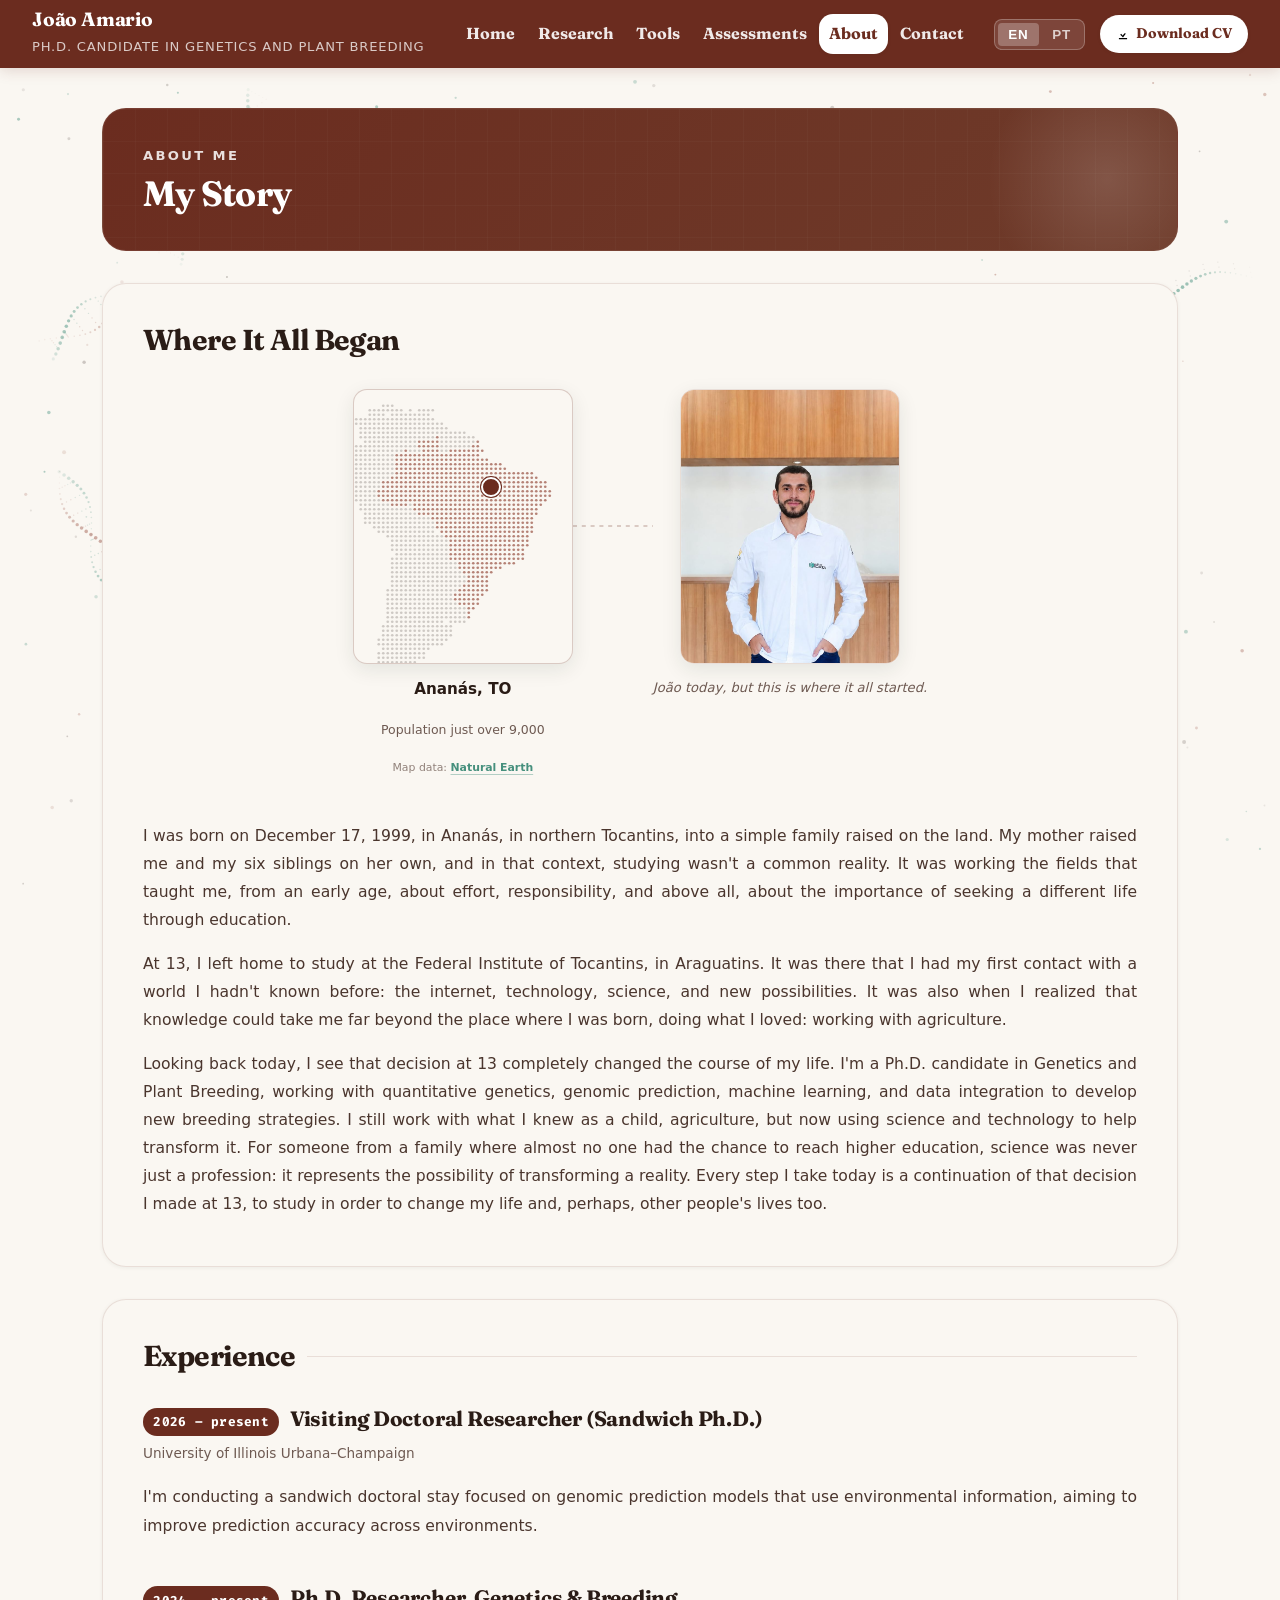
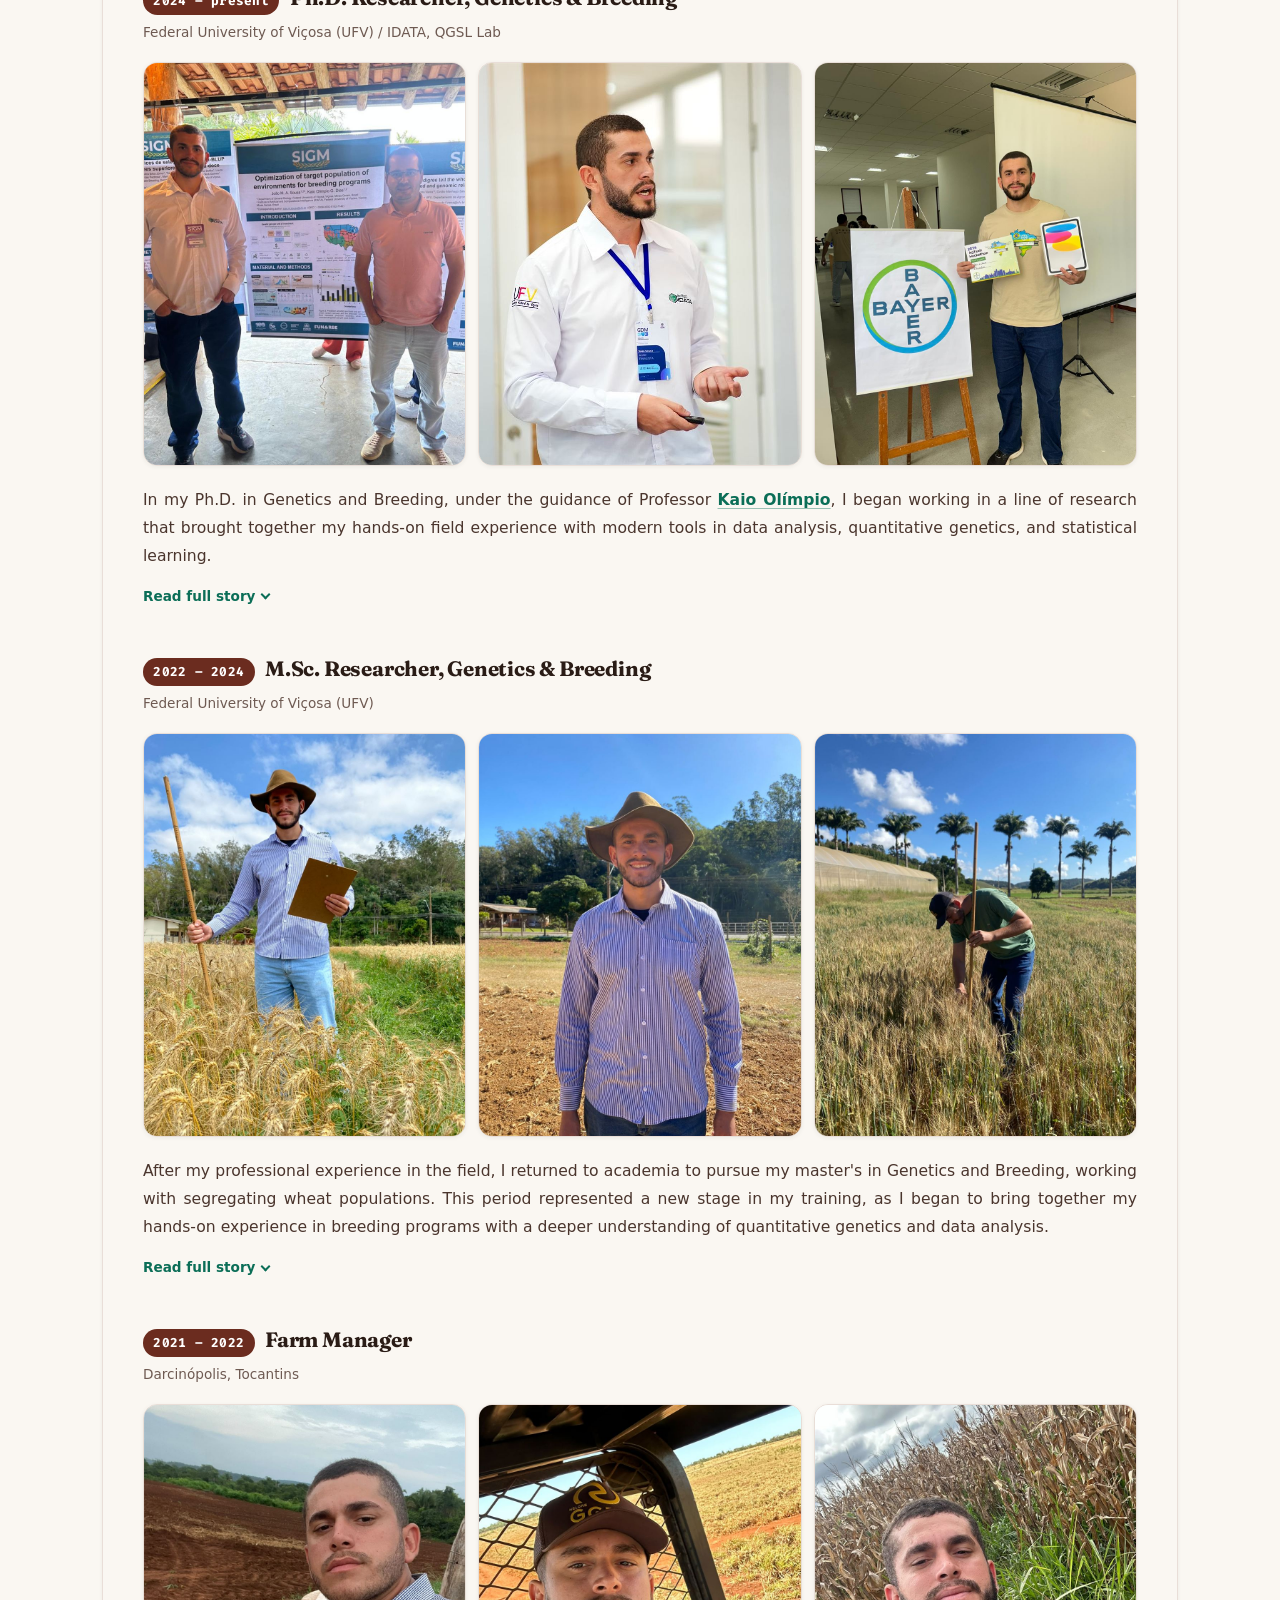
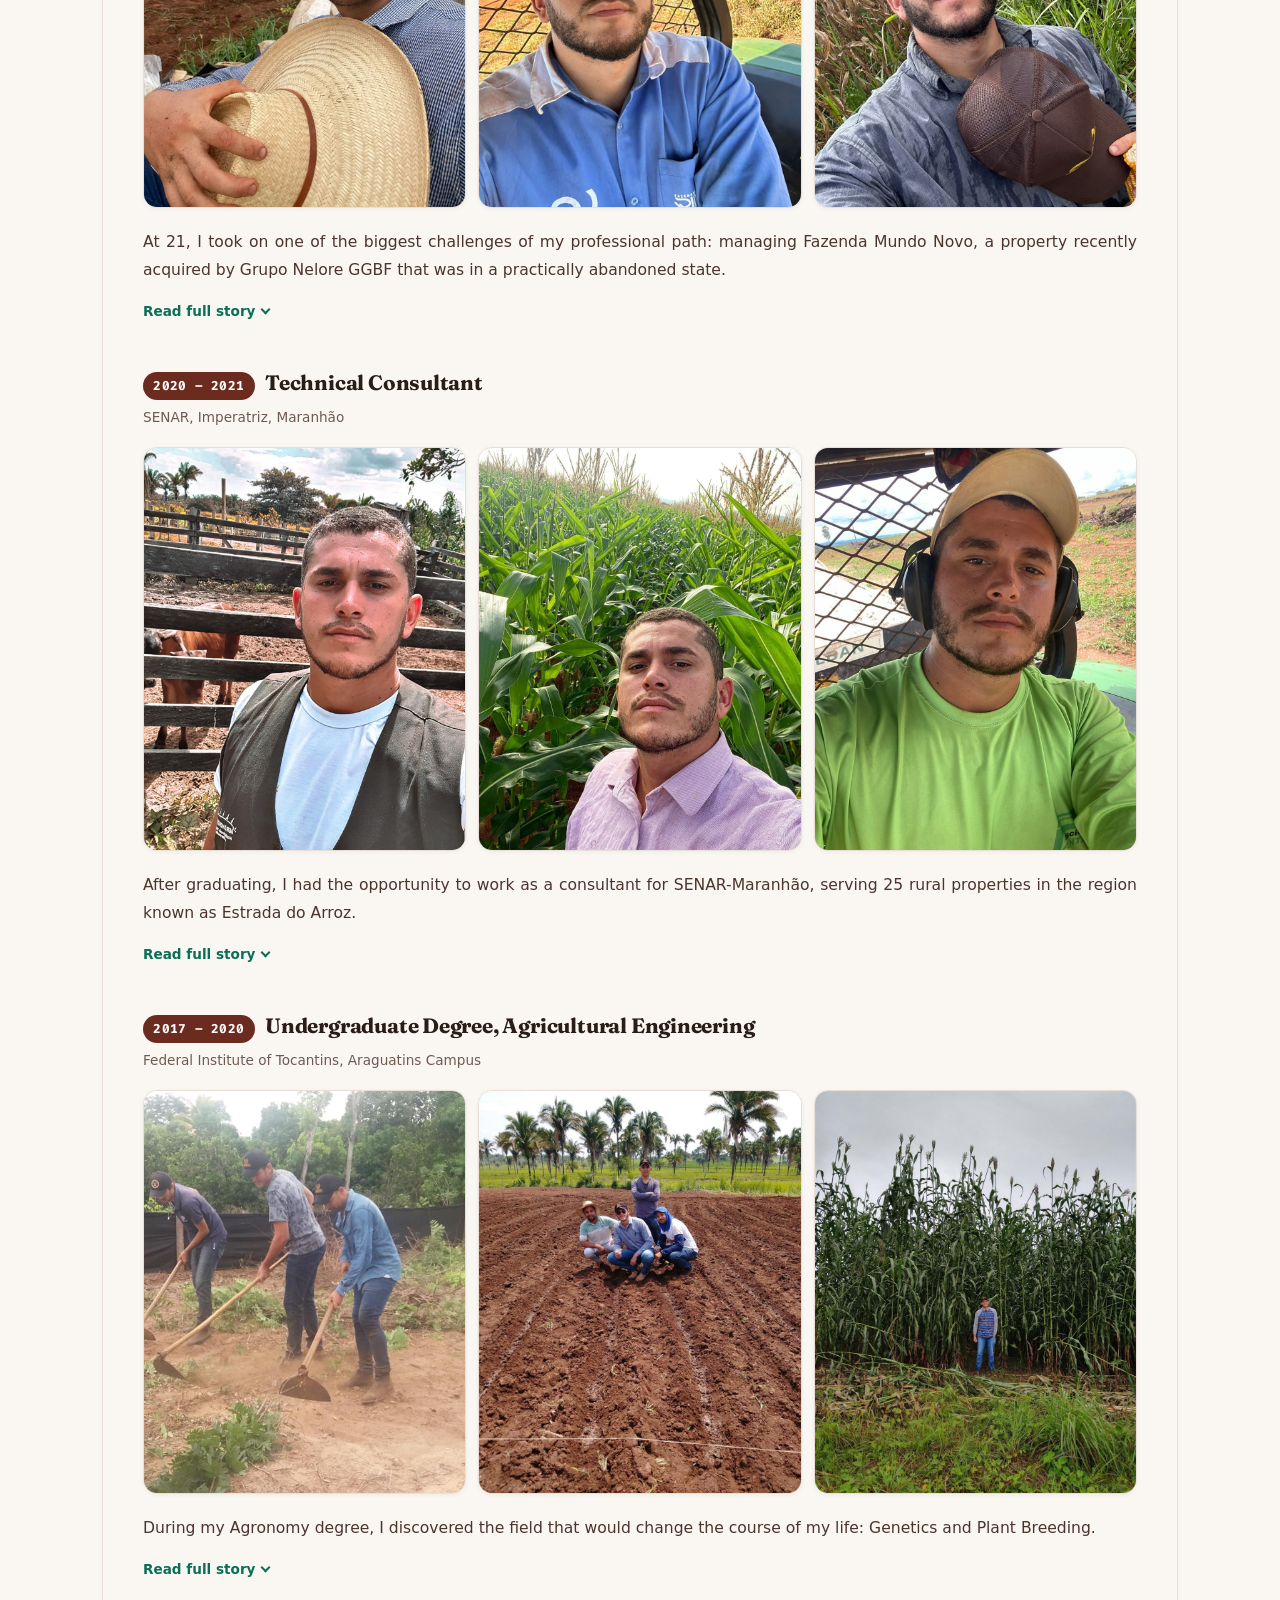
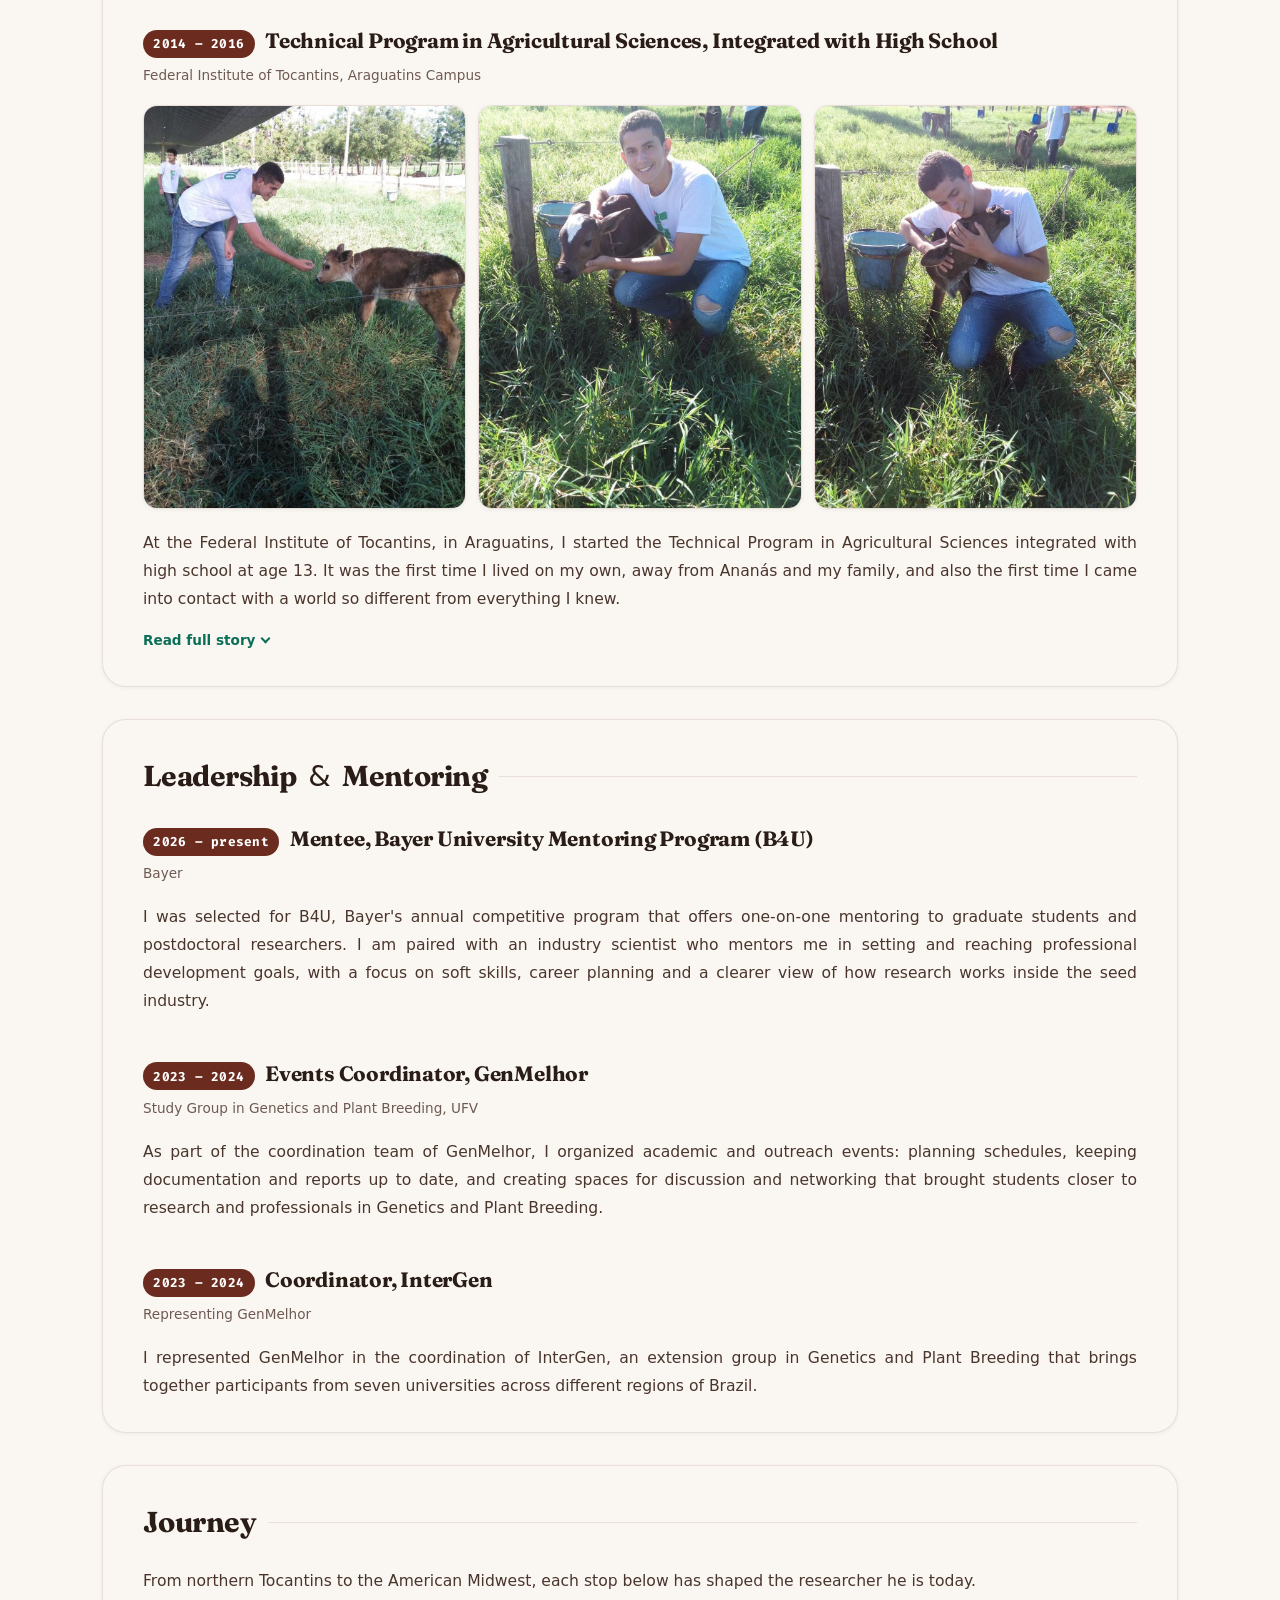
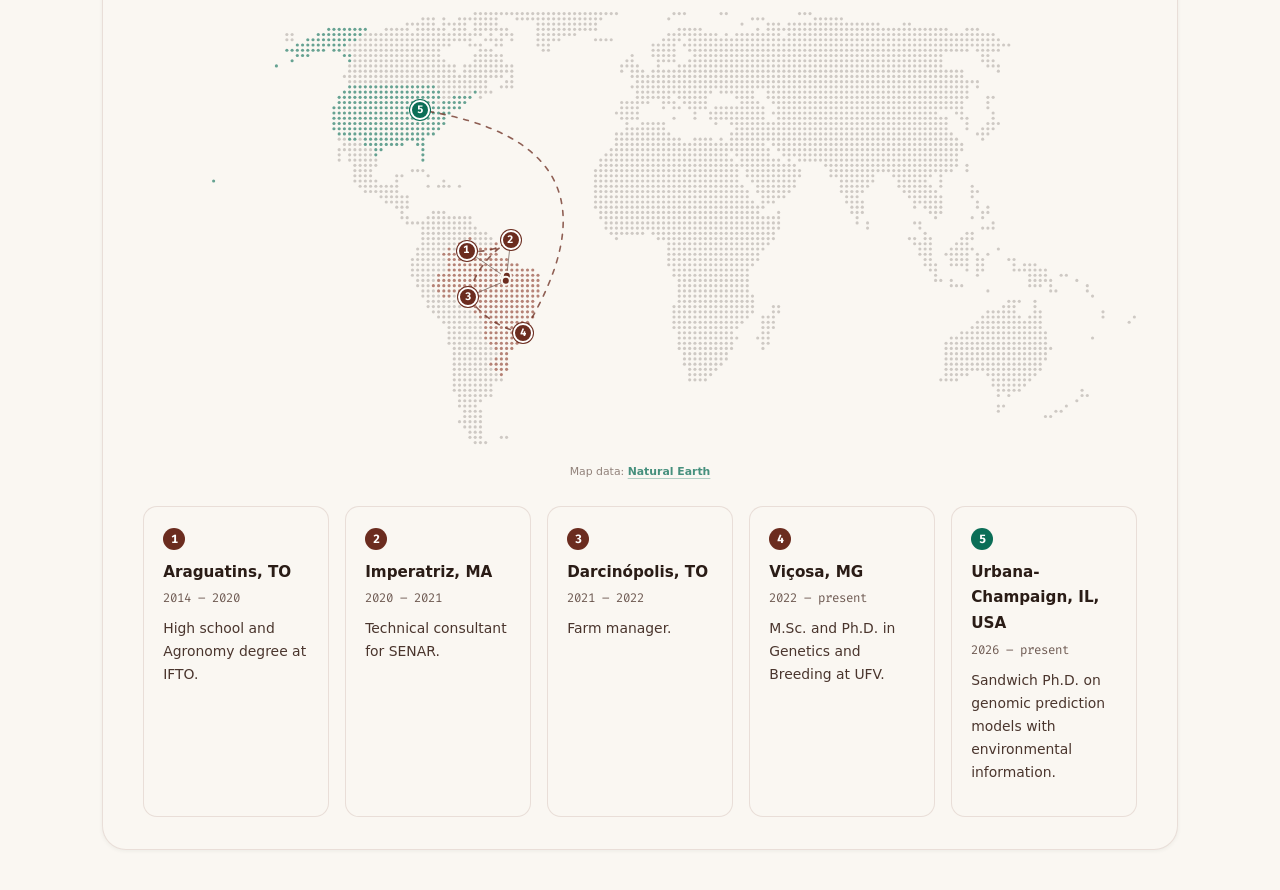
==== about/index.html @ 63fdfcbb "Personal website: first publish Bilingual (EN/PT) personal site for João Marcos Amario de Sousa: hom" ====
<!DOCTYPE html>
<html lang="en">
<head>
  <meta charset="UTF-8">
  <meta name="viewport" content="width=device-width, initial-scale=1.0">
  <title>About | João Amario</title>
  <meta name="description" content="The story of João Amario: from northern Tocantins, Brazil, to a Ph.D. in Genetics and Plant Breeding at UFV and a sandwich Ph.D. at the University of Illinois Urbana-Champaign.">
  <meta name="author" content="João Marcos Amario de Sousa">
  <meta property="og:type" content="website">
  <meta property="og:site_name" content="João Amario">
  <meta property="og:title" content="About | João Amario">
  <meta property="og:description" content="The story of João Amario: from northern Tocantins, Brazil, to a Ph.D. in Genetics and Plant Breeding at UFV and a sandwich Ph.D. at the University of Illinois Urbana-Champaign.">
  <meta property="og:url" content="https://amario17.github.io/about/">
  <meta property="og:image" content="https://amario17.github.io/assets/perfil.jpg">
  <meta property="og:locale" content="en_US">
  <meta name="twitter:card" content="summary">
  <link rel="icon" href="/favicon.svg" type="image/svg+xml">
  <link rel="stylesheet" href="/style.css">
  <script>
    /* Page transition: reveal the new page with a circle growing from the clicked link */
    (function () {
      document.addEventListener('click', function (e) {
        var a = e.target.closest && e.target.closest('a[href^="/"]');
        if (a) { try { sessionStorage.setItem('vt-origin', e.clientX + ',' + e.clientY); } catch (_) {} }
      });
      window.addEventListener('pagereveal', function (e) {
        if (!e.viewTransition) return;
        document.documentElement.classList.add('vt-nav');
        var o = null;
        try { o = sessionStorage.getItem('vt-origin'); sessionStorage.removeItem('vt-origin'); } catch (_) {}
        var xy = o ? o.split(',').map(Number) : [innerWidth / 2, 0];
        var r = Math.hypot(Math.max(xy[0], innerWidth - xy[0]), Math.max(xy[1], innerHeight - xy[1]));
        e.viewTransition.ready.then(function () {
          document.documentElement.animate({
            clipPath: ['circle(0px at ' + xy[0] + 'px ' + xy[1] + 'px)',
                       'circle(' + r + 'px at ' + xy[0] + 'px ' + xy[1] + 'px)']
          }, { duration: 750, easing: 'cubic-bezier(0.65, 0, 0.35, 1)', pseudoElement: '::view-transition-new(root)' });
        });
      });
    })();
  </script>
  <link rel="canonical" href="https://amario17.github.io/about/">
</head>
<body data-page="about">
<canvas class="particles-canvas particles-fixed" data-mode="fixed" aria-hidden="true"></canvas>
<header>
  <nav>
    <div class="nav-brand">
      <h1>João Amario</h1>
      <p class="lang-en">Ph.D. Candidate in Genetics and Plant Breeding</p>
      <p class="lang-pt">Doutorando em Genética e Melhoramento</p>
    </div>
    <div class="nav-right">
      <ul>
        <li><a href="/" data-page="index"><span class="lang-en">Home</span><span class="lang-pt">Início</span></a></li>
        <li><a href="/research/" data-page="research"><span class="lang-en">Research</span><span class="lang-pt">Pesquisa</span></a></li>
        <li><a href="/projects/" data-page="projects"><span class="lang-en">Tools</span><span class="lang-pt">Ferramentas</span></a></li>
        <li><a href="/assessments/" data-page="assessments"><span class="lang-en">Assessments</span><span class="lang-pt">Avaliações</span></a></li>
        <li><a href="/about/" data-page="about"><span class="lang-en">About</span><span class="lang-pt">Sobre</span></a></li>
        <li><a href="/contact/" data-page="contact"><span class="lang-en">Contact</span><span class="lang-pt">Contacto</span></a></li>
      </ul>
      <div class="language-switcher">
        <button onclick="setLanguage('en')" id="btn-en">EN</button>
        <button onclick="setLanguage('pt')" id="btn-pt">PT</button>
      </div>
      <a class="nav-cv-btn lang-en" href="/assets/joao_amario_cv.pdf" download>
        <svg viewBox="0 0 24 24" xmlns="http://www.w3.org/2000/svg"><path d="M12 3v10.59l3.3-3.3 1.4 1.42L12 17.83l-4.7-4.7 1.4-1.42 3.3 3.3V3h2zM5 19h14v2H5v-2z"/></svg>
        <span>Download CV</span>
      </a>
      <a class="nav-cv-btn lang-pt" href="/assets/joao_amario_cv_pt.pdf" download>
        <svg viewBox="0 0 24 24" xmlns="http://www.w3.org/2000/svg"><path d="M12 3v10.59l3.3-3.3 1.4 1.42L12 17.83l-4.7-4.7 1.4-1.42 3.3 3.3V3h2zM5 19h14v2H5v-2z"/></svg>
        <span>Baixar Currículo</span>
      </a>
    </div>
  </nav>
</header>

<main>

  <div class="page-banner">
    <p class="eyebrow lang-en">About me</p>
    <p class="eyebrow lang-pt">Sobre mim</p>
<h2 class="lang-en">My Story</h2>
<h2 class="lang-pt">Minha História</h2>
  </div>

  <section class="card reveal origin-hook">
    <h2 class="lang-en">Where It All Began</h2>
    <h2 class="lang-pt">Onde Tudo Começou</h2>

    <div class="origin-grid">
      <div class="origin-map-col">
        <div class="origin-map-wrap world-map" role="img" aria-label="Map of Brazil marking Ananás, in northern Tocantins" data-fit="076" data-stops='[{"n":"","lon":-48.0731,"lat":-6.3647}]'>
          <canvas class="world-map-canvas"></canvas>
          <svg class="world-map-lines" aria-hidden="true"></svg>
        </div>
        <p class="origin-pin-label">Ananás, TO</p>
        <p class="origin-pin-sub lang-en">Population just over 9,000</p>
        <p class="origin-pin-sub lang-pt">Pouco mais de 9 mil habitantes</p>
        <p class="origin-map-credit lang-en">Map data: <a href="https://www.naturalearthdata.com/" target="_blank" rel="noopener">Natural Earth</a></p>
        <p class="origin-map-credit lang-pt">Dados do mapa: <a href="https://www.naturalearthdata.com/" target="_blank" rel="noopener">Natural Earth</a></p>
      </div>

      <div class="origin-connector" aria-hidden="true">
        <svg viewBox="0 0 100 20" width="100" height="20" preserveAspectRatio="none" xmlns="http://www.w3.org/2000/svg">
          <line x1="0" y1="10" x2="100" y2="10"/>
        </svg>
      </div>

      <div class="origin-photo-col">
        <img class="origin-photo" src="/assets/joao_dr.jpeg" alt="João Amario today">
        <p class="origin-photo-caption lang-en">João today, but this is where it all started.</p>
        <p class="origin-photo-caption lang-pt">João hoje, mas foi aqui que tudo começou.</p>
      </div>
    </div>

    <div class="lang-en">
      <p>I was born on December 17, 1999, in Ananás, in northern Tocantins, into a simple family raised on the land. My mother raised me and my six siblings on her own, and in that context, studying wasn't a common reality. It was working the fields that taught me, from an early age, about effort, responsibility, and above all, about the importance of seeking a different life through education.</p>
      <p>At 13, I left home to study at the Federal Institute of Tocantins, in Araguatins. It was there that I had my first contact with a world I hadn't known before: the internet, technology, science, and new possibilities. It was also when I realized that knowledge could take me far beyond the place where I was born, doing what I loved: working with agriculture.</p>
      <p>Looking back today, I see that decision at 13 completely changed the course of my life. I'm a Ph.D. candidate in Genetics and Plant Breeding, working with quantitative genetics, genomic prediction, machine learning, and data integration to develop new breeding strategies. I still work with what I knew as a child, agriculture, but now using science and technology to help transform it. For someone from a family where almost no one had the chance to reach higher education, science was never just a profession: it represents the possibility of transforming a reality. Every step I take today is a continuation of that decision I made at 13, to study in order to change my life and, perhaps, other people's lives too.</p>
    </div>
    <div class="lang-pt">
      <p>Nasci em 17 de dezembro de 1999, em Ananás, no norte do Tocantins, em uma família simples, criada na roça. Minha mãe criou sozinha a mim e aos meus seis irmãos, e, naquele contexto, estudar não era uma realidade comum. Foi trabalhando no campo que aprendi desde cedo sobre esforço, responsabilidade e, principalmente, sobre a importância de buscar uma vida diferente por meio da educação.</p>
      <p>Aos 13 anos, saí de casa para estudar no Instituto Federal do Tocantins, em Araguatins. Foi ali que tive contato, pela primeira vez, com um mundo que até então eu desconhecia: internet, tecnologia, ciência e novas possibilidades. Foi também quando percebi que o conhecimento poderia me levar muito além do lugar onde nasci, fazendo aquilo que eu gostava: trabalhar com o campo.</p>
      <p>Hoje, olhando para trás, vejo que aquela decisão aos 13 anos mudou completamente a minha trajetória. Sou doutorando em Genética e Melhoramento de Plantas e trabalho com genética quantitativa, predição genômica, aprendizado de máquina e integração de dados para desenvolver novas estratégias de melhoramento. Continuo trabalhando com aquilo que conheci na infância, o campo, mas agora com ciência e tecnologia para ajudar a transformar a agricultura. Para quem vem de uma família onde quase ninguém teve a oportunidade de chegar ao ensino superior, a ciência nunca foi apenas uma profissão: ela representa a possibilidade de transformar uma realidade. Cada passo que dou hoje é uma continuação daquela decisão que tomei aos 13 anos, estudar para mudar a minha vida e, quem sabe, também a de outras pessoas.</p>
    </div>
  </section>

  <!-- English -->
  <div class="lang-en">
    <section class="card reveal" style="margin-top: 2rem;">
      <h2>Experience</h2>

      <div class="story-chapter">
        <div class="story-chapter-head">
          <span class="story-chapter-year">2026 – present</span>
          <h3 class="story-chapter-title">Visiting Doctoral Researcher (Sandwich Ph.D.)</h3>
        </div>
        <p class="story-chapter-place">University of Illinois Urbana&#8211;Champaign</p>
        <div class="story-chapter-text">
          <p>I'm conducting a sandwich doctoral stay focused on genomic prediction models that use environmental information, aiming to improve prediction accuracy across environments.</p>
        </div>
      </div>

      <div class="story-chapter">
        <div class="story-chapter-head">
          <span class="story-chapter-year">2024 – present</span>
          <h3 class="story-chapter-title">Ph.D. Researcher, Genetics &amp; Breeding</h3>
        </div>
        <p class="story-chapter-place">Federal University of Viçosa (UFV) / IDATA, QGSL Lab</p>

        <div class="story-gallery">
          <img src="/assets/doutorado_1.jpeg" alt="João standing with his advisor Kaio Olímpio in front of their research poster at the SIGM conference" loading="lazy">
          <img src="/assets/doutorado_2.jpeg" alt="João presenting as a finalist at the GDM Universities Challenge" loading="lazy">
          <img src="/assets/doutorado_3.jpeg" alt="João holding his prize and certificate at the Bayer-UFV AgTech Hackathon" loading="lazy">
        </div>

        <div class="story-chapter-text">
          <p class="story-teaser">In my Ph.D. in Genetics and Breeding, under the guidance of Professor <a href="https://scholar.google.com/citations?user=KS9I5bQAAAAJ&amp;hl=en" target="_blank" rel="noopener">Kaio Olímpio</a>, I began working in a line of research that brought together my hands-on field experience with modern tools in data analysis, quantitative genetics, and statistical learning.</p>
          <details class="story-more">
            <summary><span class="story-more-closed">Read full story</span><span class="story-more-open">Show less</span></summary>
            <div class="story-more-body">
              <p>My earlier path, from working the land to my time in breeding programs and production systems, showed me that agriculture's challenges increasingly demanded the integration of biological knowledge, data, and technology. In my Ph.D., I started working with genomic prediction, enviromics, and modeling applied to plant breeding, seeking to develop more efficient strategies for genotype selection and decision-making in breeding programs.</p>
              <p>During this stage, I also had the opportunity to take part in different projects and challenges that broadened my training as a researcher. I was a winner of the GDM Universities Challenge and the Bayer-UFV Hackathon, experiences that brought academic research closer to the real demands of industry. I also taught courses and training sessions on enviromics, sharing knowledge on integrating environmental data into breeding programs. I also took part in projects developing sweet corn populations, from crosses between lines to opening new populations to explore genetic variability. Today, I see my Ph.D. as the consolidation of my entire path: I still work with the land I knew as a child, but now using science, statistics, and technology to create new tools capable of transforming agriculture.</p>
            </div>
          </details>
        </div>
      </div>

      <div class="story-chapter">
        <div class="story-chapter-head">
          <span class="story-chapter-year">2022 – 2024</span>
          <h3 class="story-chapter-title">M.Sc. Researcher, Genetics &amp; Breeding</h3>
        </div>
        <p class="story-chapter-place">Federal University of Viçosa (UFV)</p>

        <div class="story-gallery">
          <img src="/assets/mestrado_1.jpeg" alt="João holding a measuring rod and clipboard in a wheat field trial" loading="lazy">
          <img src="/assets/mestrado_2.jpeg" alt="João smiling, wearing a hat, in a tilled field near the UFV campus" loading="lazy">
          <img src="/assets/mestrado_3.jpeg" alt="João bent over measuring wheat plants in the field" loading="lazy">
        </div>

        <div class="story-chapter-text">
          <p class="story-teaser">After my professional experience in the field, I returned to academia to pursue my master's in Genetics and Breeding, working with segregating wheat populations. This period represented a new stage in my training, as I began to bring together my hands-on experience in breeding programs with a deeper understanding of quantitative genetics and data analysis.</p>
          <details class="story-more">
            <summary><span class="story-more-closed">Read full story</span><span class="story-more-open">Show less</span></summary>
            <div class="story-more-body">
              <p>Working with different segregating generations, I realized that each generation showed different levels of genetic variability, and that this information needed to be properly accounted for in the analyses. Through statistical modeling, I incorporated the generation effect into joint models, making it possible to analyze different generations simultaneously and improve selection capacity within the breeding program.</p>
              <p>It was during my master's that I began to see the enormous potential of data analysis as a tool to transform the efficiency of breeding programs. The combination of my hands-on experience in the field, following production systems and real agricultural challenges, with the knowledge I gained in quantitative genetics, showed me that I could contribute not just by running experiments, but also by developing and applying new analytical approaches. That realization was decisive in my choice to continue into a Ph.D. focused on modeling, prediction, and data integration, aiming to develop tools that help breeders make better decisions.</p>
            </div>
          </details>
        </div>
      </div>

      <div class="story-chapter">
        <div class="story-chapter-head">
          <span class="story-chapter-year">2021 – 2022</span>
          <h3 class="story-chapter-title">Farm Manager</h3>
        </div>
        <p class="story-chapter-place">Darcinópolis, Tocantins</p>

        <div class="story-gallery">
          <img src="/assets/gerente_fazenda_1.jpeg" alt="João holding a straw hat beside a freshly tilled field at Fazenda Mundo Novo" loading="lazy">
          <img src="/assets/gerente_fazenda_2.jpeg" alt="João wearing a Nelore GGBF cap inside a farm vehicle overlooking pasture" loading="lazy">
          <img src="/assets/gerente_fazenda_3.jpeg" alt="João holding a cap and a corn cob in a maize field" loading="lazy">
        </div>

        <div class="story-chapter-text">
          <p class="story-teaser">At 21, I took on one of the biggest challenges of my professional path: managing Fazenda Mundo Novo, a property recently acquired by Grupo Nelore GGBF that was in a practically abandoned state.</p>
          <details class="story-more">
            <summary><span class="story-more-closed">Read full story</span><span class="story-more-open">Show less</span></summary>
            <div class="story-more-body">
              <p>It was a phase in which I had to take on responsibilities far beyond the technical side of Agronomy: leading teams, hiring and letting go of employees, organizing processes, making strategic decisions, and rebuilding a productive structure. Being young, I faced doubts and prejudice at first, but I chose to respond the only way that ever made sense to me: with work, honesty, commitment, a pursuit of excellence, and humility.</p>
              <p>This experience taught me the true meaning of leadership and teamwork. I learned that a farm isn't built just by machines, crops, or animals, but mainly by the people who make everything happen. With dedication and respect, I earned the team's trust and turned that environment into a project I'm very proud of. Beyond Fazenda Mundo Novo, I also began contributing to Fazenda Rio Verde, another property of the group, where we took part in implementing production systems, including corn, soybean, and Stylosanthes cultivation, crop-livestock integration, and opening more than 1,000 hectares for agricultural production.</p>
              <p>When I decided to step down from direct farm management to pursue my dream of continuing my academic training with graduate school, the owner invited me to keep following Fazenda Mundo Novo remotely. To this day I maintain a close relationship with Grupo Nelore GGBF, taking part in important decisions and helping with hiring, layoffs, and investments in machinery and equipment. Looking back at that farm's transformation, and knowing I was part of building it, is one of the most rewarding experiences of my professional path.</p>
            </div>
          </details>
        </div>
      </div>

      <div class="story-chapter">
        <div class="story-chapter-head">
          <span class="story-chapter-year">2020 – 2021</span>
          <h3 class="story-chapter-title">Technical Consultant</h3>
        </div>
        <p class="story-chapter-place">SENAR, Imperatriz, Maranhão</p>

        <div class="story-gallery">
          <img src="/assets/consultor_senar_1.jpeg" alt="João wearing an agronomy technical assistance vest at a cattle pen during a farm visit" loading="lazy">
          <img src="/assets/consultor_senar_2.jpeg" alt="João standing in a tall corn field during a farm consulting visit" loading="lazy">
          <img src="/assets/consultor_senar_3.jpeg" alt="João wearing ear protection inside farm machinery during a visit" loading="lazy">
        </div>

        <div class="story-chapter-text">
          <p class="story-teaser">After graduating, I had the opportunity to work as a consultant for SENAR-Maranhão, serving 25 rural properties in the region known as Estrada do Arroz.</p>
          <details class="story-more">
            <summary><span class="story-more-closed">Read full story</span><span class="story-more-open">Show less</span></summary>
            <div class="story-more-body">
              <p>My work was tied to the dairy chain, but this experience showed me that milk production depended on much broader planning: before producing milk, it was necessary to produce quality feed and structure the whole production system. During this period, I took part in designing and monitoring projects for rotational pastures, forage plots, and silage production of corn, sorghum, and soybean. It was a fundamental phase in my training as an agronomist, since I developed the ability to integrate different areas of knowledge and understand the rural property as a complete system.</p>
              <p>Beyond the technical learning, this experience taught me the value of human relationships in the field. The 25 producers I worked with contributed a great deal to my training, but two people marked this journey especially: Eduardo and Davi. They opened the doors of their homes to welcome me, and often I wasn't just a consultant, but part of the family. Living alongside them, sharing their routine, and experiencing the reality of each property gave me an experience that went far beyond technical assistance. During that period, Maranhão became a place where I had not just a job, but also two families who took me in and became part of my journey.</p>
            </div>
          </details>
        </div>
      </div>

      <div class="story-chapter">
        <div class="story-chapter-head">
          <span class="story-chapter-year">2017 – 2020</span>
          <h3 class="story-chapter-title">Undergraduate Degree, Agricultural Engineering</h3>
        </div>
        <p class="story-chapter-place">Federal Institute of Tocantins, Araguatins Campus</p>

        <div class="story-gallery">
          <img src="/assets/graduacao_agronomia_1.jpeg" alt="João and classmates preparing soil with hoes during a field class" loading="lazy">
          <img src="/assets/graduacao_agronomia_2.jpeg" alt="João crouched with classmates in a freshly tilled field during a planting activity" loading="lazy">
          <img src="/assets/graduacao_agronomia_3.jpeg" alt="João standing amid a tall stand of biomass sorghum during field research" loading="lazy">
        </div>

        <div class="story-chapter-text">
          <p class="story-teaser">During my Agronomy degree, I discovered the field that would change the course of my life: Genetics and Plant Breeding.</p>
          <details class="story-more">
            <summary><span class="story-more-closed">Read full story</span><span class="story-more-open">Show less</span></summary>
            <div class="story-more-body">
              <p>Under the guidance of Professor Leonardo Correia, a Ph.D. in Genetics and Breeding from UFV, I took part in work with Embrapa Milho e Sorgo's genetic improvement program, evaluating dual-purpose biomass sorghum materials in the far north of Tocantins, intended for both biomass production and forage use. Midway through my degree, I sought to get even closer to the field and did my required internship in UFV's Bean Genetics and Breeding Program, under the guidance of Professor José Eustáquio Carneiro. I also had the opportunity to collaborate on VCU trials for UFV's breeding program, in partnership with Professor Leonardo.</p>
              <p>It was during this period that I first heard about Genotype &times; Environment Interaction and began to understand agriculture from a scientific perspective. I started studying genetics and breeding and realized the complexity behind selecting and developing new materials. The more I learned, the more interested I became in the field, and the clearer the path I wanted to follow became. If, at 13, the Federal Institute had shown me that I could become a "Dr." working with agriculture, it was during my undergraduate degree that I discovered what kind of "Dr." I wanted to be: a researcher in Genetics and Plant Breeding.</p>
            </div>
          </details>
        </div>
      </div>

      <div class="story-chapter">
        <div class="story-chapter-head">
          <span class="story-chapter-year">2014 – 2016</span>
          <h3 class="story-chapter-title">Technical Program in Agricultural Sciences, Integrated with High School</h3>
        </div>
        <p class="story-chapter-place">Federal Institute of Tocantins, Araguatins Campus</p>

        <div class="story-gallery">
          <img src="/assets/tecnico_agro_1.jpeg" alt="João, as a teenager, hand-feeding a calf during a practical class at IFTO" loading="lazy">
          <img src="/assets/tecnico_agro_2.jpeg" alt="João crouched beside a calf at IFTO's cattle unit, smiling" loading="lazy">
          <img src="/assets/tecnico_agro_3.jpeg" alt="João holding a calf close during livestock-handling practice at IFTO" loading="lazy">
        </div>

        <div class="story-chapter-text">
          <p class="story-teaser">At the Federal Institute of Tocantins, in Araguatins, I started the Technical Program in Agricultural Sciences integrated with high school at age 13. It was the first time I lived on my own, away from Ananás and my family, and also the first time I came into contact with a world so different from everything I knew.</p>
          <details class="story-more">
            <summary><span class="story-more-closed">Read full story</span><span class="story-more-open">Show less</span></summary>
            <div class="story-more-body">
              <p>Throughout the program, I went through different areas of agricultural training, including agriculture, livestock, soils, machinery, and plant and animal production. The land, which until then I knew mainly as the place where my family worked, began to take on new dimensions: I started to see it also as a space for knowledge, science, technology, and possibilities.</p>
              <p>It was also in Araguatins that I had my first contact with Wi-Fi and the internet, and got my first cell phone. It seems like a simple thing today, but for me, it meant discovering a world I didn't even know existed. It was there, between classes, hands-on activities, and so many new things, that I began to understand that maybe I could go much further than I imagined. Until then, I believed that, to "become someone" and change my life, I had to be a doctor or a lawyer. The Federal Institute showed me there were other paths. It was there that I discovered I could become a "Dr." working with what I already loved: agriculture. More than technical training, the Institute taught me to see possibilities and, above all, to understand that I still didn't know how far I could go.</p>
            </div>
          </details>
        </div>
      </div>
    </section>

    <section class="card reveal" style="margin-top: 2rem;">
      <h2>Leadership <span class="amp">&amp;</span> Mentoring</h2>

      <div class="story-chapter">
        <div class="story-chapter-head">
          <span class="story-chapter-year">2026 – present</span>
          <h3 class="story-chapter-title">Mentee, Bayer University Mentoring Program (B4U)</h3>
        </div>
        <p class="story-chapter-place">Bayer</p>
        <div class="story-chapter-text">
          <p>I was selected for B4U, Bayer's annual competitive program that offers one-on-one mentoring to graduate students and postdoctoral researchers. I am paired with an industry scientist who mentors me in setting and reaching professional development goals, with a focus on soft skills, career planning and a clearer view of how research works inside the seed industry.</p>
        </div>
      </div>

      <div class="story-chapter">
        <div class="story-chapter-head">
          <span class="story-chapter-year">2023 – 2024</span>
          <h3 class="story-chapter-title">Events Coordinator, GenMelhor</h3>
        </div>
        <p class="story-chapter-place">Study Group in Genetics and Plant Breeding, UFV</p>
        <div class="story-chapter-text">
          <p>As part of the coordination team of GenMelhor, I organized academic and outreach events: planning schedules, keeping documentation and reports up to date, and creating spaces for discussion and networking that brought students closer to research and professionals in Genetics and Plant Breeding.</p>
        </div>
      </div>

      <div class="story-chapter">
        <div class="story-chapter-head">
          <span class="story-chapter-year">2023 – 2024</span>
          <h3 class="story-chapter-title">Coordinator, InterGen</h3>
        </div>
        <p class="story-chapter-place">Representing GenMelhor</p>
        <div class="story-chapter-text">
          <p>I represented GenMelhor in the coordination of InterGen, an extension group in Genetics and Plant Breeding that brings together participants from seven universities across different regions of Brazil.</p>
        </div>
      </div>
    </section>


    <section class="card reveal" style="margin-top: 2rem;">
      <h2>Journey</h2>
      <p>From northern Tocantins to the American Midwest, each stop below has shaped the researcher he is today.</p>
      <div class="journey-map-wrap">
        <div class="world-map" role="img" aria-label="World map showing my journey, from northern Tocantins, Brazil, to Illinois, USA" data-stops='[{"n":1,"lon":-48.1236,"lat":-5.6508,"dx":-38,"dy":-26},{"n":2,"lon":-47.4917,"lat":-5.5264,"dx":4,"dy":-36},{"n":3,"lon":-47.7597,"lat":-6.7156,"dx":-38,"dy":16},{"n":4,"lon":-42.8825,"lat":-20.7546},{"n":5,"lon":-88.2073,"lat":40.1106,"usa":true}]'>
          <canvas class="world-map-canvas"></canvas>
          <svg class="world-map-lines" aria-hidden="true"></svg>
        </div>

        <p class="journey-map-credit">Map data: <a href="https://www.naturalearthdata.com/" target="_blank" rel="noopener">Natural Earth</a></p>

        <div class="journey-legend">
          <div class="journey-stop">
            <span class="journey-stop-num">1</span>
            <div class="journey-stop-place">Araguatins, TO</div>
            <div class="journey-stop-year">2014 – 2020</div>
            <p class="journey-stop-desc">High school and Agronomy degree at IFTO.</p>
          </div>
          <div class="journey-stop">
            <span class="journey-stop-num">2</span>
            <div class="journey-stop-place">Imperatriz, MA</div>
            <div class="journey-stop-year">2020 – 2021</div>
            <p class="journey-stop-desc">Technical consultant for SENAR.</p>
          </div>
          <div class="journey-stop">
            <span class="journey-stop-num">3</span>
            <div class="journey-stop-place">Darcinópolis, TO</div>
            <div class="journey-stop-year">2021 – 2022</div>
            <p class="journey-stop-desc">Farm manager.</p>
          </div>
          <div class="journey-stop">
            <span class="journey-stop-num">4</span>
            <div class="journey-stop-place">Viçosa, MG</div>
            <div class="journey-stop-year">2022 – present</div>
            <p class="journey-stop-desc">M.Sc. and Ph.D. in Genetics and Breeding at UFV.</p>
          </div>
          <div class="journey-stop">
            <span class="journey-stop-num usa">5</span>
            <div class="journey-stop-place">Urbana-Champaign, IL, USA</div>
            <div class="journey-stop-year">2026 – present</div>
            <p class="journey-stop-desc">Sandwich Ph.D. on genomic prediction models with environmental information.</p>
          </div>
        </div>
      </div>
    </section>
  </div>

  <!-- Portuguese -->
  <div class="lang-pt">
    <section class="card reveal" style="margin-top: 2rem;">
      <h2>Experiência</h2>

      <div class="story-chapter">
        <div class="story-chapter-head">
          <span class="story-chapter-year">2026 – atual</span>
          <h3 class="story-chapter-title">Pesquisador Visitante (Doutorado Sanduíche)</h3>
        </div>
        <p class="story-chapter-place">University of Illinois Urbana&#8211;Champaign</p>
        <div class="story-chapter-text">
          <p>Realizo um período de doutorado sanduíche com foco em modelos de predição genômica que usam informações ambientais, buscando melhorar a acurácia das predições entre ambientes.</p>
        </div>
      </div>

      <div class="story-chapter">
        <div class="story-chapter-head">
          <span class="story-chapter-year">2024 – atual</span>
          <h3 class="story-chapter-title">Doutorando em Genética e Melhoramento</h3>
        </div>
        <p class="story-chapter-place">Universidade Federal de Viçosa (UFV) / Idata, Laboratório QGSL</p>

        <div class="story-gallery">
          <img src="/assets/doutorado_1.jpeg" alt="João ao lado do seu orientador Kaio Olímpio em frente ao pôster de pesquisa no congresso SIGM" loading="lazy">
          <img src="/assets/doutorado_2.jpeg" alt="João apresentando como finalista no Desafio GDM Universidades" loading="lazy">
          <img src="/assets/doutorado_3.jpeg" alt="João segurando seu prêmio e certificado no Hackathon Bayer-UFV" loading="lazy">
        </div>

        <div class="story-chapter-text">
          <p class="story-teaser">No doutorado em Genética e Melhoramento, sob orientação do professor <a href="https://scholar.google.com/citations?user=KS9I5bQAAAAJ&amp;hl=en" target="_blank" rel="noopener">Kaio Olímpio</a>, passei a trabalhar em uma linha que unia minha experiência prática no campo com ferramentas modernas de análise de dados, genética quantitativa e aprendizado estatístico.</p>
          <details class="story-more">
            <summary><span class="story-more-closed">Ver texto completo</span><span class="story-more-open">Mostrar menos</span></summary>
            <div class="story-more-body">
              <p>Minha trajetória anterior, desde o trabalho na roça até a atuação em programas de melhoramento e sistemas produtivos, me mostrou que os desafios da agricultura exigiam cada vez mais a integração entre conhecimento biológico, dados e tecnologia. No doutorado, comecei a atuar com predição genômica, enviromics e modelagem aplicada ao melhoramento de plantas, buscando desenvolver estratégias mais eficientes para a seleção de genótipos e tomada de decisão em programas de melhoramento.</p>
              <p>Durante essa etapa, também tive a oportunidade de participar de diferentes projetos e desafios que ampliaram minha formação como pesquisador. Fui vencedor do Desafio GDM Universidades e do Hackathon Bayer-UFV, experiências que aproximaram a pesquisa acadêmica das demandas reais da indústria. Também ministrei cursos e treinamentos sobre enviromics, compartilhando conhecimentos sobre a integração de dados ambientais aos programas de melhoramento. Além disso, participei de projetos envolvendo o desenvolvimento de populações de milho doce, desde cruzamentos entre linhagens até a abertura de novas populações para exploração de variabilidade genética. Hoje, vejo o doutorado como a consolidação de toda a minha trajetória: continuo trabalhando com o campo que conheci na infância, mas agora utilizando ciência, estatística e tecnologia para criar novas ferramentas capazes de transformar a agricultura.</p>
            </div>
          </details>
        </div>
      </div>

      <div class="story-chapter">
        <div class="story-chapter-head">
          <span class="story-chapter-year">2022 – 2024</span>
          <h3 class="story-chapter-title">Mestrando em Genética e Melhoramento</h3>
        </div>
        <p class="story-chapter-place">Universidade Federal de Viçosa (UFV)</p>

        <div class="story-gallery">
          <img src="/assets/mestrado_1.jpeg" alt="João segurando uma régua de medição e uma prancheta em um ensaio de trigo a campo" loading="lazy">
          <img src="/assets/mestrado_2.jpeg" alt="João sorrindo, usando chapéu, em uma área preparada próxima ao campus da UFV" loading="lazy">
          <img src="/assets/mestrado_3.jpeg" alt="João curvado medindo plantas de trigo no campo" loading="lazy">
        </div>

        <div class="story-chapter-text">
          <p class="story-teaser">Após minha experiência profissional no campo, retornei à academia para realizar o mestrado em Genética e Melhoramento, trabalhando com populações segregantes de trigo. Esse período representou uma nova etapa da minha formação, pois comecei a unir minha experiência prática em programas de melhoramento com uma visão mais aprofundada de genética quantitativa e análise de dados.</p>
          <details class="story-more">
            <summary><span class="story-more-closed">Ver texto completo</span><span class="story-more-open">Mostrar menos</span></summary>
            <div class="story-more-body">
              <p>Trabalhando com diferentes gerações segregantes, percebi que cada geração apresentava diferentes níveis de variabilidade genética e que essa informação precisava ser considerada de forma adequada nas análises. Por meio da modelagem estatística, incorporei o efeito de geração em modelos conjuntos, permitindo analisar diferentes gerações simultaneamente e melhorar a capacidade de seleção dentro do programa de melhoramento.</p>
              <p>Foi durante o mestrado que comecei a perceber o enorme potencial da análise de dados como ferramenta para transformar a eficiência dos programas de melhoramento. A combinação entre minha vivência no campo, acompanhando sistemas produtivos e desafios reais da agricultura, e o conhecimento adquirido em genética quantitativa mostrou que eu poderia contribuir não apenas conduzindo experimentos, mas também desenvolvendo e aplicando novas abordagens analíticas. Essa percepção foi decisiva para minha escolha de seguir no doutorado em uma linha mais voltada à modelagem, predição e integração de dados, buscando desenvolver ferramentas que auxiliem os melhoristas na tomada de decisão.</p>
            </div>
          </details>
        </div>
      </div>

      <div class="story-chapter">
        <div class="story-chapter-head">
          <span class="story-chapter-year">2021 – 2022</span>
          <h3 class="story-chapter-title">Gerente de Fazenda</h3>
        </div>
        <p class="story-chapter-place">Darcinópolis, Tocantins</p>

        <div class="story-gallery">
          <img src="/assets/gerente_fazenda_1.jpeg" alt="João segurando um chapéu de palha ao lado de uma lavoura recém-arada na Fazenda Mundo Novo" loading="lazy">
          <img src="/assets/gerente_fazenda_2.jpeg" alt="João usando boné do Grupo Nelore GGBF dentro de um veículo com pastagem ao fundo" loading="lazy">
          <img src="/assets/gerente_fazenda_3.jpeg" alt="João segurando um boné e uma espiga de milho em uma lavoura" loading="lazy">
        </div>

        <div class="story-chapter-text">
          <p class="story-teaser">Aos 21 anos, aceitei um dos maiores desafios da minha trajetória profissional: assumir a gerência da Fazenda Mundo Novo, uma propriedade recém-adquirida pelo Grupo Nelore GGBF que se encontrava em uma situação praticamente abandonada.</p>
          <details class="story-more">
            <summary><span class="story-more-closed">Ver texto completo</span><span class="story-more-open">Mostrar menos</span></summary>
            <div class="story-more-body">
              <p>Foi uma fase em que precisei assumir responsabilidades muito além da parte técnica da Agronomia: liderar equipes, contratar e desligar colaboradores, organizar processos, tomar decisões estratégicas e reconstruir uma estrutura produtiva. Por ser jovem, enfrentei dúvidas e preconceitos no início, mas escolhi responder da única forma que sempre fez sentido para mim: com trabalho, honestidade, comprometimento, busca pela excelência e humildade.</p>
              <p>Essa experiência me ensinou o verdadeiro significado de liderança e trabalho em equipe. Aprendi que uma fazenda não é construída apenas por máquinas, lavouras ou animais, mas principalmente pelas pessoas que fazem tudo acontecer. Com dedicação e respeito, conquistei a confiança da equipe e transformei aquele ambiente em um projeto do qual tenho muito orgulho. Além da Fazenda Mundo Novo, também passei a contribuir com a Fazenda Rio Verde, outra propriedade do grupo, onde participamos da implantação de sistemas produtivos, incluindo o cultivo de milho, soja, estilosantes, integração lavoura-pecuária e a abertura de mais de 1.000 hectares para produção agrícola.</p>
              <p>Quando decidi sair da gestão direta da fazenda para seguir meu sonho de continuar minha formação acadêmica, realizando minha pós-graduação, o proprietário me convidou para continuar acompanhando a Fazenda Mundo Novo à distância. Até hoje mantenho uma relação próxima com o Grupo Nelore GGBF, participando de decisões importantes, auxiliando em processos de contratação, desligamentos e investimentos em máquinas e implementos. Olhar para a transformação daquela fazenda e saber que fiz parte dessa construção é uma das experiências mais gratificantes da minha trajetória profissional.</p>
            </div>
          </details>
        </div>
      </div>

      <div class="story-chapter">
        <div class="story-chapter-head">
          <span class="story-chapter-year">2020 – 2021</span>
          <h3 class="story-chapter-title">Consultor Técnico</h3>
        </div>
        <p class="story-chapter-place">SENAR, Imperatriz, Maranhão</p>

        <div class="story-gallery">
          <img src="/assets/consultor_senar_1.jpeg" alt="João usando colete de assistência técnica agronômica em um curral durante visita à propriedade" loading="lazy">
          <img src="/assets/consultor_senar_2.jpeg" alt="João em pé em meio a uma lavoura de milho durante visita técnica" loading="lazy">
          <img src="/assets/consultor_senar_3.jpeg" alt="João usando protetor auricular dentro de uma máquina agrícola durante uma visita" loading="lazy">
        </div>

        <div class="story-chapter-text">
          <p class="story-teaser">Após a graduação, tive a oportunidade de atuar como consultor pelo SENAR-Maranhão, atendendo 25 propriedades rurais na região conhecida como Estrada do Arroz.</p>
          <details class="story-more">
            <summary><span class="story-more-closed">Ver texto completo</span><span class="story-more-open">Mostrar menos</span></summary>
            <div class="story-more-body">
              <p>Meu trabalho estava ligado à cadeia do leite, mas essa experiência me mostrou que a produção leiteira dependia de um planejamento muito mais amplo: antes de produzir leite, era necessário produzir alimento de qualidade e estruturar todo o sistema de produção. Nesse período, participei da elaboração e acompanhamento de projetos de pastagens rotacionadas, capineiras e produção de silagens de milho, sorgo e soja. Foi uma fase fundamental para minha formação como agrônomo, pois desenvolvi a capacidade de integrar diferentes áreas do conhecimento e entender a propriedade rural como um sistema completo.</p>
              <p>Além do aprendizado técnico, essa experiência me ensinou o valor das relações humanas no campo. Os 25 produtores com quem trabalhei contribuíram muito para minha formação, mas duas pessoas marcaram especialmente essa jornada: Eduardo e Davi. Eles abriram as portas de suas casas para me receber, e muitas vezes eu não era apenas um consultor, mas parte da família. Conviver com eles, compartilhar a rotina e viver a realidade de cada propriedade me proporcionou uma experiência que foi muito além da assistência técnica. Durante aquele período, o Maranhão se tornou um lugar onde eu não tinha apenas trabalho, mas também duas famílias que me acolheram e fizeram parte da minha trajetória.</p>
            </div>
          </details>
        </div>
      </div>

      <div class="story-chapter">
        <div class="story-chapter-head">
          <span class="story-chapter-year">2017 – 2020</span>
          <h3 class="story-chapter-title">Graduação, Engenharia Agronômica</h3>
        </div>
        <p class="story-chapter-place">Instituto Federal do Tocantins, Campus Araguatins</p>

        <div class="story-gallery">
          <img src="/assets/graduacao_agronomia_1.jpeg" alt="João e colegas preparando o solo com enxadas durante uma aula prática" loading="lazy">
          <img src="/assets/graduacao_agronomia_2.jpeg" alt="João agachado com colegas em um campo recém-arado durante uma atividade de plantio" loading="lazy">
          <img src="/assets/graduacao_agronomia_3.jpeg" alt="João em pé em meio a um talhão de sorgo biomassa durante a pesquisa de campo" loading="lazy">
        </div>

        <div class="story-chapter-text">
          <p class="story-teaser">Durante a graduação em Agronomia, descobri a área que mudaria a minha trajetória: a Genética e o Melhoramento de Plantas.</p>
          <details class="story-more">
            <summary><span class="story-more-closed">Ver texto completo</span><span class="story-more-open">Mostrar menos</span></summary>
            <div class="story-more-body">
              <p>Sob orientação do professor Leonardo Correia, doutor em Genética e Melhoramento pela UFV, participei de trabalhos com o programa de melhoramento genético da Embrapa Milho e Sorgo, avaliando materiais de sorgo biomassa de dupla aptidão no extremo norte do Tocantins, destinados tanto à produção de biomassa quanto ao uso forrageiro. No meio da graduação, busquei me aproximar ainda mais da área e realizei meu estágio obrigatório no Programa de Genética e Melhoramento de Feijão da UFV, sob orientação do professor José Eustáquio Carneiro. Também tive a oportunidade de colaborar em experimentos de VCU do programa de melhoramento da UFV, em parceria com o professor Leonardo.</p>
              <p>Foi nesse período que ouvi pela primeira vez sobre Interação Genótipos &times; Ambientes e comecei a compreender o campo sob uma perspectiva científica. Passei a estudar genética e melhoramento e percebi a complexidade por trás da escolha e desenvolvimento de novos materiais. Quanto mais aprendia, mais me interessava pela área e mais claro ficava o caminho que queria seguir. Se, aos 13 anos, o Instituto Federal havia me mostrado que eu poderia ser um "Dr." trabalhando com o campo, foi durante a graduação que descobri que tipo de Dr. eu queria ser: um pesquisador em Genética e Melhoramento de Plantas.</p>
            </div>
          </details>
        </div>
      </div>

      <div class="story-chapter">
        <div class="story-chapter-head">
          <span class="story-chapter-year">2014 – 2016</span>
          <h3 class="story-chapter-title">Técnico em Agropecuária Integrado ao Ensino Médio</h3>
        </div>
        <p class="story-chapter-place">Instituto Federal do Tocantins, Campus Araguatins</p>

        <div class="story-gallery">
          <img src="/assets/tecnico_agro_1.jpeg" alt="João, ainda adolescente, alimentando um bezerro durante aula prática no IFTO" loading="lazy">
          <img src="/assets/tecnico_agro_2.jpeg" alt="João agachado ao lado de um bezerro no setor de bovinocultura do IFTO, sorrindo" loading="lazy">
          <img src="/assets/tecnico_agro_3.jpeg" alt="João segurando um bezerro durante prática de manejo no IFTO" loading="lazy">
        </div>

        <div class="story-chapter-text">
          <p class="story-teaser">No Instituto Federal do Tocantins, em Araguatins, comecei, aos 13 anos, o curso Técnico em Agropecuária integrado ao Ensino Médio. Foi a primeira vez que morei sozinho, longe de Ananás e da minha família, e também a primeira vez que entrei em contato com um mundo tão diferente de tudo o que eu conhecia.</p>
          <details class="story-more">
            <summary><span class="story-more-closed">Ver texto completo</span><span class="story-more-open">Mostrar menos</span></summary>
            <div class="story-more-body">
              <p>Ao longo do curso, passei por diferentes áreas da formação agropecuária, entre agricultura, pecuária, solos, máquinas, produção vegetal e animal. O campo, que até então eu conhecia principalmente como o lugar onde minha família trabalhava, começou a ganhar novas dimensões: eu passei a enxergá-lo também como espaço de conhecimento, ciência, tecnologia e possibilidades.</p>
              <p>Foi também em Araguatins que tive meu primeiro contato com Wi-Fi, internet e ganhei meu primeiro celular. Parece algo simples hoje, mas, para mim, significava descobrir um mundo que eu nem sabia que existia. Foi ali, entre as aulas, as atividades práticas e tantas coisas novas, que comecei a entender que talvez eu pudesse chegar muito mais longe do que imaginava. Até então, eu acreditava que, para "ser alguém" e mudar de vida, precisava ser médico ou advogado. O Instituto Federal me mostrou que existiam outros caminhos. Foi ali que descobri que eu poderia ser um "Dr." trabalhando com aquilo que eu já amava: o campo. Mais do que uma formação técnica, o Instituto me ensinou a enxergar possibilidades e, principalmente, a entender que eu ainda não sabia até onde poderia chegar.</p>
            </div>
          </details>
        </div>
      </div>
    </section>

    <section class="card reveal" style="margin-top: 2rem;">
      <h2>Liderança <span class="amp">&amp;</span> Mentoria</h2>

      <div class="story-chapter">
        <div class="story-chapter-head">
          <span class="story-chapter-year">2026 – atual</span>
          <h3 class="story-chapter-title">Mentorado, Bayer University Mentoring Program (B4U)</h3>
        </div>
        <p class="story-chapter-place">Bayer</p>
        <div class="story-chapter-text">
          <p>Fui selecionado para o B4U, programa anual e competitivo da Bayer que oferece mentoria individual a estudantes de pós-graduação e pesquisadores de pós-doutorado. Sou acompanhado por um cientista da indústria que me orienta a definir e alcançar metas de desenvolvimento profissional, com foco em habilidades interpessoais, planejamento de carreira e uma visão mais clara de como a pesquisa funciona dentro da indústria de sementes.</p>
        </div>
      </div>

      <div class="story-chapter">
        <div class="story-chapter-head">
          <span class="story-chapter-year">2023 – 2024</span>
          <h3 class="story-chapter-title">Coordenador de Eventos, GenMelhor</h3>
        </div>
        <p class="story-chapter-place">Grupo de Estudos em Genética e Melhoramento de Plantas, UFV</p>
        <div class="story-chapter-text">
          <p>Como parte da equipe de coordenação do GenMelhor, organizei eventos acadêmicos e de extensão: planejei cronogramas, mantive a documentação e os relatórios em dia e criei espaços de discussão e networking que aproximaram os estudantes da pesquisa e dos profissionais de Genética e Melhoramento de Plantas.</p>
        </div>
      </div>

      <div class="story-chapter">
        <div class="story-chapter-head">
          <span class="story-chapter-year">2023 – 2024</span>
          <h3 class="story-chapter-title">Coordenador, InterGen</h3>
        </div>
        <p class="story-chapter-place">Representando o GenMelhor</p>
        <div class="story-chapter-text">
          <p>Representei o GenMelhor na coordenação do InterGen, grupo de extensão em Genética e Melhoramento de Plantas que reúne participantes de sete universidades de diferentes regiões do Brasil.</p>
        </div>
      </div>
    </section>


    <section class="card reveal" style="margin-top: 2rem;">
      <h2>Trajetória</h2>
      <p>Do norte do Tocantins ao meio-oeste americano, cada etapa abaixo ajudou a moldar o pesquisador que ele é hoje.</p>
      <div class="journey-map-wrap">
        <div class="world-map" role="img" aria-label="Mapa-múndi mostrando minha trajetória, do norte do Tocantins, Brasil, até Illinois, EUA" data-stops='[{"n":1,"lon":-48.1236,"lat":-5.6508,"dx":-38,"dy":-26},{"n":2,"lon":-47.4917,"lat":-5.5264,"dx":4,"dy":-36},{"n":3,"lon":-47.7597,"lat":-6.7156,"dx":-38,"dy":16},{"n":4,"lon":-42.8825,"lat":-20.7546},{"n":5,"lon":-88.2073,"lat":40.1106,"usa":true}]'>
          <canvas class="world-map-canvas"></canvas>
          <svg class="world-map-lines" aria-hidden="true"></svg>
        </div>

        <p class="journey-map-credit">Dados do mapa: <a href="https://www.naturalearthdata.com/" target="_blank" rel="noopener">Natural Earth</a></p>

        <div class="journey-legend">
          <div class="journey-stop">
            <span class="journey-stop-num">1</span>
            <div class="journey-stop-place">Araguatins, TO</div>
            <div class="journey-stop-year">2014 – 2020</div>
            <p class="journey-stop-desc">Ensino médio e graduação em Agronomia no IFTO.</p>
          </div>
          <div class="journey-stop">
            <span class="journey-stop-num">2</span>
            <div class="journey-stop-place">Imperatriz, MA</div>
            <div class="journey-stop-year">2020 – 2021</div>
            <p class="journey-stop-desc">Consultor técnico pelo SENAR.</p>
          </div>
          <div class="journey-stop">
            <span class="journey-stop-num">3</span>
            <div class="journey-stop-place">Darcinópolis, TO</div>
            <div class="journey-stop-year">2021 – 2022</div>
            <p class="journey-stop-desc">Gerente de fazenda.</p>
          </div>
          <div class="journey-stop">
            <span class="journey-stop-num">4</span>
            <div class="journey-stop-place">Viçosa, MG</div>
            <div class="journey-stop-year">2022 – atual</div>
            <p class="journey-stop-desc">Mestrado e doutorado em Genética e Melhoramento na UFV.</p>
          </div>
          <div class="journey-stop">
            <span class="journey-stop-num usa">5</span>
            <div class="journey-stop-place">Urbana-Champaign, IL, EUA</div>
            <div class="journey-stop-year">2026 – atual</div>
            <p class="journey-stop-desc">Doutorado sanduíche em modelos de predição genômica com informações ambientais.</p>
          </div>
        </div>
      </div>
    </section>
  </div>

</main>

<script>
  function setLanguage(lang) {
    document.body.setAttribute('data-lang', lang);
    localStorage.setItem('preferredLanguage', lang);
    document.getElementById('btn-en').classList.toggle('active', lang === 'en');
    document.getElementById('btn-pt').classList.toggle('active', lang === 'pt');
  }
  window.addEventListener('DOMContentLoaded', function () {
    const savedLang = localStorage.getItem('preferredLanguage') || 'en';
    setLanguage(savedLang);
    document.querySelectorAll('nav a[data-page="about"]').forEach(a => a.classList.add('active-page'));
  });
</script>

<script>
  const revealObserver = new IntersectionObserver((entries) => {
    entries.forEach(entry => {
      if (entry.isIntersecting) {
        entry.target.classList.add('visible');
      }
    });
  }, { threshold: 0.12 });
  document.querySelectorAll('.reveal').forEach(el => revealObserver.observe(el));
</script>
<script src="/particles.js"></script>
<script src="/assets/vendor/d3-array.min.js"></script>
<script src="/assets/vendor/d3-geo.min.js"></script>
<script src="/assets/vendor/topojson-client.min.js"></script>
<script src="/worldmap.js"></script>
</body>
</html>
---- style.css ----
@import url('https://fonts.googleapis.com/css2?family=Fraunces:opsz,wght@9..144,400;9..144,500;9..144,600;9..144,700&family=Fira+Code:wght@400;500&display=swap');

/* ══════════════════════════════════════════════════════
   DESIGN TOKENS  — Dark-mode professional palette
══════════════════════════════════════════════════════ */
:root {
  /* Backgrounds — light, matching reference site */
  --bg-base:        #faf7f2;   /* page background (off-white test; was #ffffff) */
  --bg-surface:     #faf7f2;   /* cards, panels (off-white test; was #ffffff) */
  --bg-surface-2:   #f4f4f5;   /* slightly lifted surface */
  --bg-surface-3:   #e9e9eb;   /* hover / sidebar */

  /* Borders */
  --border:         rgba(107,44,31,0.12);
  --border-mid:     rgba(107,44,31,0.22);

  /* Text */
  --text-primary:   #2a1c16;
  --text-secondary: #4a352d;
  --text-muted:     #6e5a52;

  /* Brand colours — deep teal/green, as in the navbar reference */
  --sky:            #8b3a2a;
  --sky-light:      #c9612f;
  --sky-pale:       rgba(139,58,42,0.10);
  --accent:         #6b2c1f;
  --accent-soft:    rgba(107,44,31,0.10);
  --accent2:        #0b6e57;
  --accent2-soft:   rgba(11,110,87,0.12);
  --navy:           #6b2c1f;   /* kept for footer compat */

  /* Typography */
--font-display: 'Fraunces', ui-serif, Georgia, serif;
--font-body:    ui-sans-serif, system-ui, sans-serif, 'Apple Color Emoji', 'Segoe UI Emoji', 'Segoe UI Symbol', 'Noto Color Emoji';
--font-mono:    'Fira Code', monospace;

  /* Shape */
  --radius-sm:  8px;
  --radius-md:  14px;
  --radius-lg:  24px;

  /* Shadows */
  --shadow-sm: 0 1px 4px rgba(15,45,38,0.06);
  --shadow-md: 0 6px 20px rgba(15,45,38,0.09);
  --shadow-lg: 0 16px 48px rgba(15,45,38,0.14);

  --transition: 0.25s cubic-bezier(0.4,0,0.2,1);
}

.amp {
  font-family: ui-sans-serif, system-ui, sans-serif, 'Apple Color Emoji', 'Segoe UI Emoji', 'Segoe UI Symbol', 'Noto Color Emoji';
  font-weight: 400;
  font-style: normal;
}


.nav-toggle { display: none; }


.pub-link {
  display: inline-block;
  margin-top: 0.6rem;
  font-size: 0.85rem;
  color: var(--sky);
  text-decoration: none;
  font-weight: 700;
}
.pub-link:hover { text-decoration: underline; }

/* ══════════════════════════════════════════════════════
   RESET & BASE
══════════════════════════════════════════════════════ */
*, *::before, *::after { margin:0; padding:0; box-sizing:border-box; }

html { scroll-behavior: smooth; }

/* Scale the whole layout on wide screens: 16px up to 1440px wide,
   growing linearly to ~24px at 2560px (everything is sized in rem). */
@media (min-width: 1440px) {
  html { font-size: clamp(1rem, 0.357rem + 0.714vw, 1.625rem); }
}

body {
  font-family: var(--font-body);
  font-size: 1.08rem;
  line-height: 1.7;
  color: var(--text-primary);
  background: var(--bg-base);
  -webkit-font-smoothing: antialiased;
  letter-spacing: 0;
}

h1, h2, h3, .font-display {
  font-optical-sizing: auto;
}

/* ══════════════════════════════════════════════════════
   PROSE — links & inline code inside body text
══════════════════════════════════════════════════════ */
p a,
li a,
.card a:not(.pub-link),
.item-card p a {
  color: var(--accent2);
  text-decoration: underline;
  text-decoration-color: rgba(11,110,87,0.4);
  text-underline-offset: 3px;
  font-weight: 700;
  transition: color var(--transition), text-decoration-color var(--transition);
}
p a:hover,
li a:hover,
.card a:not(.pub-link):hover,
.item-card p a:hover {
  color: #0b4d3d;
  text-decoration-color: currentColor;
}

code {
  font-family: var(--font-mono);
  font-size: 0.88em;
  color: var(--accent2);
  background: var(--accent2-soft);
  padding: 0.15em 0.45em;
  border-radius: 5px;
}

strong, b {
  color: var(--text-primary);
  font-weight: 700;
}

/* ══════════════════════════════════════════════════════
   HEADER / NAV
══════════════════════════════════════════════════════ */
header {
  background: var(--accent);
  border-bottom: none;
  position: sticky;
  top: 0;
  z-index: 100;
  box-shadow: 0 2px 14px rgba(107,44,31,0.18);
  animation: slideDown 0.5s ease both;
}

@keyframes slideDown {
  from { transform: translateY(-100%); opacity: 0; }
  to   { transform: translateY(0);     opacity: 1; }
}

nav {
  max-width: 82.5rem;
  margin: 0 auto;
  padding: 0 2rem;
  display: flex;
  justify-content: space-between;
  align-items: center;
  height: 4.25rem;
  gap: 1.5rem;
}

.nav-brand h1 {
  font-family: var(--font-display);
  font-size: 1.2rem;
  font-weight: 700;
  color: #fff;
  letter-spacing: -0.01em;
  line-height: 1.2;
}

.nav-brand p {
  font-size: 0.82rem;
  font-weight: 400;
  color: rgba(255,255,255,0.75);
  letter-spacing: 0.06em;
  text-transform: uppercase;
}

.nav-right {
  display: flex;
  align-items: center;
  gap: 0;
}

nav ul {
  list-style: none;
  display: flex;
  align-items: center;
  gap: 0.2rem;
}

nav ul li a {
  display: block;
  text-decoration: none;
  color: rgba(255,255,255,0.9);
  font-family: var(--font-display);
  font-size: 1rem;
  font-weight: 700;
  padding: 0.4rem 0.6rem;
  border-radius: var(--radius-sm);
  transition: color var(--transition), background var(--transition);
  white-space: nowrap;
}

nav ul li a:hover {
  color: #fff;
  background: rgba(255,255,255,0.14);
}

nav ul li a.active-page {
  color: var(--accent);
  background: #ffffff;
  font-weight: 700;
  border-radius: var(--radius-md);
  box-shadow: var(--shadow-sm);
}

nav ul li a.active-page:hover {
  color: var(--accent);
  background: #ffffff;
}

/* Language switcher */
.language-switcher {
  display: flex;
  gap: 0.2rem;
  align-items: center;
  margin-left: 1.25rem;
  background: rgba(255,255,255,0.12);
  border: 1px solid rgba(255,255,255,0.25);
  border-radius: var(--radius-sm);
  padding: 3px;
}

.language-switcher button {
  background: none;
  border: none;
  padding: 0.25rem 0.65rem;
  cursor: pointer;
  font-size: 0.84rem;
  font-weight: 700;
  color: rgba(255,255,255,0.75);
  border-radius: 4px;
  letter-spacing: 0.05em;
  transition: all var(--transition);
}

.language-switcher button:hover { color: #fff; }

.language-switcher button.active {
  background: rgba(255,255,255,0.25);
  color: #fff;
}

/* Download CV button (nav) */
.nav-cv-btn {
  display: inline-flex;
  align-items: center;
  gap: 0.4rem;
  margin-left: 0.9rem;
  padding: 0.45rem 1rem;
  background: #ffffff;
  color: var(--accent);
  font-family: var(--font-display);
  font-weight: 700;
  font-size: 0.88rem;
  border-radius: 999px;
  text-decoration: none;
  box-shadow: var(--shadow-sm);
  transition: transform var(--transition), box-shadow var(--transition);
  white-space: nowrap;
}

.nav-cv-btn:hover {
  transform: translateY(-1px);
  box-shadow: var(--shadow-md);
}

.nav-cv-btn svg {
  width: 0.875rem;
  height: 0.875rem;
  flex-shrink: 0;
}

@media (max-width: 700px) {
  .nav-cv-btn { margin: 0.5rem 0 0; }
}

/* ══════════════════════════════════════════════════════
   LANGUAGE VISIBILITY
══════════════════════════════════════════════════════ */
.lang-en, .lang-pt { display: none; }
body[data-lang="en"] .lang-en { display: block; }
body[data-lang="pt"] .lang-pt { display: block; }
body[data-lang="en"] nav .lang-en { display: inline; }
body[data-lang="pt"] nav .lang-pt { display: inline; }
nav .lang-en, nav .lang-pt { display: none; }

/* ══════════════════════════════════════════════════════
   LAYOUT
══════════════════════════════════════════════════════ */
main {
  max-width: 71.25rem;
  margin: 2.5rem auto;
  padding: 0 2rem;
  min-height: calc(100vh - 11.25rem);
}

/* Page entry animations */
main > * {
  animation: fadeUp 0.55s ease both;
}
main > *:nth-child(1) { animation-delay: 0.05s; }
main > *:nth-child(2) { animation-delay: 0.12s; }
main > *:nth-child(3) { animation-delay: 0.19s; }
main > *:nth-child(4) { animation-delay: 0.26s; }

@keyframes fadeUp {
  from { opacity:0; transform: translateY(18px); }
  to   { opacity:1; transform: translateY(0); }
}

/* ══════════════════════════════════════════════════════
   PAGE BANNER (inner pages top header)
══════════════════════════════════════════════════════ */
.page-banner {
  background: linear-gradient(130deg, var(--accent) 0%, #6e3b2a 100%);
  border: 1px solid rgba(255,255,255,0.08);
  border-radius: var(--radius-lg);
  padding: 2.25rem 2.5rem;
  margin-bottom: 2rem;
  position: relative;
  overflow: hidden;
}

.page-banner::before {
  content: '';
  position: absolute; inset: 0;
  background-image:
    linear-gradient(rgba(255,255,255,0.025) 1px, transparent 1px),
    linear-gradient(90deg, rgba(255,255,255,0.025) 1px, transparent 1px);
  background-size: 32px 32px;
}

.page-banner::after {
  content: '';
  position: absolute;
  top: -60px; right: -60px;
  width: 16.25rem; height: 16.25rem;
  border-radius: 50%;
  background: radial-gradient(circle, rgba(255,255,255,0.14) 0%, transparent 65%);
  pointer-events: none;
}

.page-banner .eyebrow {
  font-size: 0.82rem;
  font-weight: 700;
  letter-spacing: 0.18em;
  text-transform: uppercase;
  color: rgba(255,255,255,0.85);
  margin-bottom: 0.4rem;
  position: relative; z-index: 1;
}

.page-banner h2 {
  font-family: var(--font-display);
  font-size: 2.2rem;
  font-weight: 700;
  color: #fff;
  letter-spacing: -0.02em;
  line-height: 1.15;
  border: none;
  margin-bottom: 0;
  position: relative; z-index: 1;
}
.page-banner h2::after { display: none; }

/* ══════════════════════════════════════════════════════
   CARDS
══════════════════════════════════════════════════════ */
.card {
  background: var(--bg-surface);
  border: 1px solid var(--border);
  border-radius: var(--radius-lg);
  padding: 2rem 2.5rem;
  box-shadow: var(--shadow-sm);
  transition: box-shadow var(--transition), transform var(--transition), border-color var(--transition);
}

.card:hover {
  box-shadow: var(--shadow-md);
  border-color: var(--border-mid);
  transform: translateY(-2px);
}

/* ══════════════════════════════════════════════════════
   SECTIONS (inner page content)
══════════════════════════════════════════════════════ */
section { margin-bottom: 2rem; }

section h2 {
  font-family: var(--font-display);
  font-size: 1.8rem;
  font-weight: 700;
  color: var(--text-primary);
  margin-bottom: 1.25rem;
  letter-spacing: -0.02em;
  display: flex;
  align-items: center;
  gap: 0.75rem;
}

section h2::after {
  content: '';
  flex: 1;
  height: 1px;
  background: var(--border);
}

section p {
  margin-bottom: 1rem;
  color: var(--text-secondary);
  font-size: 0.975rem;
  line-height: 1.8;
  text-align: justify;
  hyphens: auto;
}

section ul { margin-left: 1.5rem; margin-bottom: 1rem; }
section ul li {
  margin-bottom: 0.5rem;
  color: var(--text-secondary);
  font-size: 0.975rem;
}

/* ══════════════════════════════════════════════════════
   TAGS
══════════════════════════════════════════════════════ */
.tag {
  display: inline-block;
  font-size: 0.82rem;
  font-weight: 700;
  color: var(--sky);
  background: var(--sky-pale);
  border: 1px solid rgba(139,58,42,0.22);
  padding: 0.22rem 0.7rem;
  border-radius: 99px;
  letter-spacing: 0.02em;
  transition: background var(--transition), transform var(--transition);
}
.tag:hover { background: rgba(139,58,42,0.18); transform: translateY(-1px); }

.tag.accent {
  color: var(--accent2);
  background: var(--accent2-soft);
  border-color: rgba(11,110,87,0.25);
}
.tag.accent:hover { background: rgba(11,110,87,0.2); }

.tag-group { display: flex; flex-wrap: wrap; gap: 0.5rem; margin-top: 0.5rem; }

/* ══════════════════════════════════════════════════════
   SIDEBAR CARDS
══════════════════════════════════════════════════════ */
.sidebar-card {
  background: var(--bg-surface);
  border: 1px solid var(--border);
  border-radius: var(--radius-md);
  padding: 1.25rem 1.5rem;
  box-shadow: var(--shadow-sm);
  margin-bottom: 1rem;
  transition: border-color var(--transition);
}
.sidebar-card:hover { border-color: var(--border-mid); }

.sidebar-card h3 {
  font-size: 0.82rem;
  font-weight: 700;
  color: var(--text-muted);
  letter-spacing: 0.12em;
  text-transform: uppercase;
  margin-bottom: 0.75rem;
}

/* ══════════════════════════════════════════════════════
   ABOUT GRID
══════════════════════════════════════════════════════ */
.about-grid {
  display: grid;
  grid-template-columns: 1fr 17.5rem;
  gap: 2rem;
  align-items: start;
}

/* ══════════════════════════════════════════════════════
   TIMELINE
══════════════════════════════════════════════════════ */
.timeline { position: relative; padding-left: 1.5rem; margin-top: 0.5rem; }

.timeline::before {
  content: '';
  position: absolute;
  left: 0; top: 8px; bottom: 0;
  width: 2px;
  background: var(--border);
}

.timeline-item { position: relative; margin-bottom: 1.25rem; }

.timeline-item::before {
  content: '';
  position: absolute;
  left: -1.5rem; top: 7px;
  width: 0.5rem; height: 0.5rem;
  border-radius: 50%;
  background: var(--sky);
  border: 2px solid var(--bg-surface);
  box-shadow: 0 0 0 2px var(--sky-light);
  transition: transform var(--transition);
}
.timeline-item:hover::before { transform: scale(1.4); }

.timeline-item .year {
  font-family: var(--font-mono);
  font-size: 0.82rem;
  color: var(--text-muted);
  margin-bottom: 0.15rem;
  letter-spacing: 0.04em;
}
.timeline-item .title {
  font-size: 0.9rem;
  font-weight: 700;
  color: var(--text-primary);
  line-height: 1.4;
}
.timeline-item .sub {
  font-size: 0.82rem;
  color: var(--text-muted);
}

/* ══════════════════════════════════════════════════════
   STAT PILLS
══════════════════════════════════════════════════════ */
.stat-row { display: flex; gap: 0.75rem; flex-wrap: wrap; margin-top: 1.25rem; }

.stat-pill {
  display: flex;
  flex-direction: column;
  align-items: center;
  background: linear-gradient(135deg, #f7efe9, #ecdfd4);
  border: 1px solid var(--border);
  color: var(--text-primary);
  border-radius: var(--radius-md);
  padding: 0.9rem 1.25rem;
  min-width: 5.625rem;
  transition: transform var(--transition), box-shadow var(--transition), border-color var(--transition);
}
.stat-pill:hover {
  transform: translateY(-3px);
  box-shadow: var(--shadow-md);
  border-color: var(--border-mid);
}
.stat-pill .num {
  font-family: var(--font-display);
  font-size: 1.5rem;
  font-weight: 700;
  line-height: 1;
  margin-bottom: 0.2rem;
  color: var(--sky);
}
.stat-pill .label {
  font-size: 0.74rem;
  font-weight: 400;
  color: var(--text-muted);
  letter-spacing: 0.08em;
  text-transform: uppercase;
  text-align: center;
}

/* ══════════════════════════════════════════════════════
   JOURNEY MAP (About page)
══════════════════════════════════════════════════════ */
.journey-map-wrap { margin-top: 1rem; }

.journey-insets {
  display: grid;
  grid-template-columns: 1fr 4.375rem 1fr;
  align-items: center;
  gap: 0;
  max-width: 40rem;
  margin: 0 auto;
}

.journey-inset { text-align: center; }

.journey-inset-frame {
  position: relative;
  width: 100%;
  aspect-ratio: 4 / 3;
  border-radius: var(--radius-md);
  overflow: hidden;
  border: 1px solid var(--border-mid);
  box-shadow: var(--shadow-sm);
  background: #eef6fb;
}

.journey-inset-map {
  width: 100%;
  height: 100%;
  object-fit: cover;
  display: block;
}

.journey-inset-label {
  margin-top: 0.6rem;
  font-weight: 700;
  font-size: 0.85rem;
  color: var(--text-primary);
}

.journey-connector svg { width: 100%; height: 1.25rem; display: block; }
.journey-connector line {
  stroke: var(--border-mid);
  stroke-width: 2;
  stroke-dasharray: 5 6;
}

.map-pin {
  position: absolute;
  transform: translate(-50%, -50%);
  width: 1.25rem;
  height: 1.25rem;
}

.map-pin-ping {
  position: absolute;
  inset: 0;
  border-radius: 50%;
  background: var(--accent);
  opacity: 0.55;
  animation: origin-pin-pulse 2.2s ease-out infinite;
}
.map-pin-ping.usa { background: var(--accent2); }

.map-pin-dot {
  position: absolute;
  inset: 0;
  border-radius: 50%;
  background: var(--accent);
  color: #fff;
  border: 2px solid #fff;
  box-shadow: 0 0 0 1px var(--accent);
  display: flex;
  align-items: center;
  justify-content: center;
  font-family: var(--font-mono);
  font-size: 0.68rem;
  font-weight: 700;
  line-height: 1;
}
.map-pin-dot.usa { background: var(--accent2); box-shadow: 0 0 0 1px var(--accent2); }

.journey-map-credit {
  text-align: center;
  font-size: 0.68rem;
  color: var(--text-muted);
  opacity: 0.75;
  margin-top: 0.75rem;
}
.journey-map-credit a { color: inherit; text-decoration: underline; }

@media (max-width: 560px) {
  .journey-insets { grid-template-columns: 1fr; gap: 1.5rem; max-width: 20rem; }
  .journey-connector { display: none; }
}

.journey-legend {
  display: grid;
  grid-template-columns: repeat(auto-fit, minmax(10rem, 1fr));
  gap: 1rem;
  margin-top: 1.5rem;
}

.journey-stop {
  background: var(--bg-surface);
  border: 1px solid var(--border);
  border-radius: var(--radius-md);
  padding: 1rem 1.2rem;
  transition: border-color var(--transition), transform var(--transition);
}
.journey-stop:hover { border-color: var(--border-mid); transform: translateY(-2px); }

.journey-stop-num {
  display: inline-flex;
  align-items: center;
  justify-content: center;
  width: 1.375rem;
  height: 1.375rem;
  border-radius: 50%;
  background: var(--accent);
  color: #fff;
  font-family: var(--font-mono);
  font-size: 0.75rem;
  font-weight: 700;
  margin-bottom: 0.6rem;
}
.journey-stop-num.usa { background: var(--accent2); }

.journey-stop-place {
  font-weight: 700;
  color: var(--text-primary);
  font-size: 0.95rem;
  margin-bottom: 0.15rem;
}
.journey-stop-year {
  font-family: var(--font-mono);
  font-size: 0.78rem;
  color: var(--text-muted);
  margin-bottom: 0.5rem;
}
.journey-stop-desc {
  font-size: 0.87rem;
  color: var(--text-secondary);
  line-height: 1.65;
}

/* ══════════════════════════════════════════════════════
   ORIGIN HOOK (About page — "where it all began")
══════════════════════════════════════════════════════ */
.origin-grid {
  display: grid;
  grid-template-columns: auto 5rem auto;
  justify-content: center;
  align-items: start;
  gap: 0;
  margin: 1.5rem 0 1.75rem;
}

.origin-connector { margin-top: 127px; }

.origin-map-col, .origin-photo-col { text-align: center; }

.origin-map-wrap {
  position: relative;
  display: block;
  width: 100%;
  max-width: 13.75rem;
  aspect-ratio: 4 / 5;
  border-radius: var(--radius-md);
  overflow: hidden;
  border: 1px solid var(--border-mid);
  box-shadow: var(--shadow-md);
  background: #eef6fb;
  margin: 0 auto;
}

.origin-map {
  width: 100%;
  height: 100%;
  object-fit: cover;
  display: block;
}

.origin-map-pin {
  position: absolute;
  transform: translate(-50%, -50%);
  width: 0.875rem;
  height: 0.875rem;
}

.origin-pin-ping {
  position: absolute;
  inset: 0;
  border-radius: 50%;
  background: var(--accent);
  opacity: 0.6;
  animation: origin-pin-pulse 2.2s ease-out infinite;
}

.origin-pin-dot {
  position: absolute;
  top: 3px; left: 3px; right: 3px; bottom: 3px;
  border-radius: 50%;
  background: var(--accent);
  border: 2px solid #fff;
  box-shadow: 0 0 0 1px var(--accent);
}

@keyframes origin-pin-pulse {
  0% { transform: scale(1); opacity: 0.6; }
  100% { transform: scale(2.6); opacity: 0; }
}

.origin-pin-label {
  margin-top: 0.75rem;
  font-weight: 700;
  color: var(--text-primary);
  font-size: 0.95rem;
}
.origin-pin-sub {
  font-size: 0.78rem;
  color: var(--text-muted);
  margin-top: 0.1rem;
}

.origin-map-credit {
  font-size: 0.68rem;
  color: var(--text-muted);
  opacity: 0.75;
  margin-top: 0.5rem;
}
.origin-map-credit a { color: inherit; text-decoration: underline; }

.origin-connector svg { width: 100%; height: 1.25rem; display: block; }
.origin-connector line {
  stroke: var(--border-mid);
  stroke-width: 2;
  stroke-dasharray: 5 6;
}

.origin-photo {
  width: 100%;
  max-width: 13.75rem;
  aspect-ratio: 4 / 5;
  object-fit: cover;
  border-radius: var(--radius-md);
  box-shadow: var(--shadow-md);
  border: 1px solid var(--border);
  display: block;
  margin: 0 auto;
}

.origin-photo-caption {
  margin-top: 0.75rem;
  font-size: 0.82rem;
  font-style: italic;
  color: var(--text-muted);
}

@media (max-width: 720px) {
  .origin-grid {
    grid-template-columns: 1fr;
    justify-items: center;
    gap: 1.5rem;
  }
  .origin-connector { display: none; }
}

/* ══════════════════════════════════════════════════════
   STORY CHAPTERS (About page — expanded experience)
══════════════════════════════════════════════════════ */
.story-intro {
  color: var(--text-muted);
  font-style: italic;
  margin-bottom: 1.75rem !important;
}

.story-chapter { margin-bottom: 2.5rem; }
.story-chapter:last-child { margin-bottom: 0; }

.story-chapter-head {
  display: flex;
  flex-wrap: wrap;
  align-items: baseline;
  gap: 0.65rem;
  margin-bottom: 0.3rem;
}

.story-chapter-year {
  font-family: var(--font-mono);
  font-size: 0.8rem;
  font-weight: 700;
  color: #fff;
  background: var(--accent);
  padding: 0.2rem 0.65rem;
  border-radius: 99px;
  letter-spacing: 0.02em;
  white-space: nowrap;
}

.story-chapter-title {
  font-family: var(--font-display);
  font-size: 1.3rem;
  font-weight: 700;
  color: var(--text-primary);
  letter-spacing: -0.01em;
}

.story-chapter-place {
  font-size: 0.85rem;
  color: var(--text-muted);
  margin-bottom: 1.1rem !important;
}

.story-gallery {
  display: grid;
  grid-template-columns: repeat(3, 1fr);
  gap: 0.75rem;
  margin-bottom: 1.25rem;
}

.story-gallery img {
  width: 100%;
  aspect-ratio: 4 / 5;
  object-fit: cover;
  border-radius: var(--radius-md);
  border: 1px solid var(--border);
  box-shadow: var(--shadow-sm);
  transition: transform var(--transition), box-shadow var(--transition);
}
.story-gallery img:hover {
  transform: translateY(-3px);
  box-shadow: var(--shadow-md);
}

.story-chapter-text p:last-child { margin-bottom: 0 !important; }

.story-teaser { margin-bottom: 0.7rem !important; }

.story-more { margin: 0; }

.story-more summary {
  cursor: pointer;
  display: inline-flex;
  align-items: center;
  gap: 0.4rem;
  font-size: 0.85rem;
  font-weight: 700;
  color: var(--accent2);
  list-style: none;
}
.story-more summary::-webkit-details-marker { display: none; }
.story-more summary::marker { content: ""; }
.story-more summary:hover { color: #0b4d3d; }

.story-more summary::after {
  content: "";
  width: 0.4375rem;
  height: 0.4375rem;
  border-right: 2px solid currentColor;
  border-bottom: 2px solid currentColor;
  transform: rotate(45deg);
  transition: transform var(--transition);
  margin-top: -4px;
}
.story-more[open] summary::after {
  transform: rotate(-135deg);
  margin-top: 2px;
}

.story-more:not([open]) .story-more-open,
.story-more[open] .story-more-closed {
  display: none;
}

.story-more-body { margin-top: 0.9rem; }
.story-more-body p:last-child { margin-bottom: 0 !important; }

@media (max-width: 640px) {
  .story-gallery { grid-template-columns: repeat(2, 1fr); }
}

/* ══════════════════════════════════════════════════════
   ITEM CARDS (Research / Teaching / Projects)
══════════════════════════════════════════════════════ */
.item-list { display: flex; flex-direction: column; gap: 1.15rem; }

.item-card {
  background: var(--bg-surface);
  border: 1px solid var(--border);
  border-radius: var(--radius-md);
  padding: 1.35rem 1.6rem;
  transition: border-color var(--transition), box-shadow var(--transition), transform var(--transition);
  position: relative;
  overflow: hidden;
}

.item-card::before {
  content: '';
  position: absolute;
  left: 0; top: 0; bottom: 0;
  width: 0.3125rem;
  background: var(--sky);
  border-radius: 5px 0 0 5px;
  transform: scaleY(0);
  transform-origin: bottom;
  transition: transform var(--transition);
}

.item-card:hover {
  border-color: var(--border-mid);
  box-shadow: var(--shadow-md);
  transform: translateX(4px);
}
.item-card:hover::before { transform: scaleY(1); }

.item-card h3 {
  font-family: var(--font-display);
  font-size: 1.05rem;
  font-weight: 600;
  color: var(--text-primary);
  margin-bottom: 0.4rem;
  letter-spacing: -0.01em;
}

.item-card p {
  margin-bottom: 0.5rem;
  font-size: 0.98rem;
  color: var(--text-secondary);
}

.item-card .meta { display: flex; gap: 0.5rem; flex-wrap: wrap; margin-top: 0.6rem; }

.item-header {
  display: flex;
  justify-content: space-between;
  align-items: flex-start;
  margin-bottom: 0.6rem;
}

.item-role {
  font-size: 0.83rem;
  color: var(--text-muted);
  font-weight: 400;
}

/* ══════════════════════════════════════════════════════
   CONTACT GRID
══════════════════════════════════════════════════════ */
.contact-grid {
  display: grid;
  grid-template-columns: repeat(auto-fit, minmax(12.5rem, 1fr));
  gap: 1rem;
  margin-top: 1rem;
}

.contact-item {
  display: flex;
  align-items: center;
  gap: 0.75rem;
  background: var(--bg-surface);
  border: 1px solid var(--border);
  border-radius: var(--radius-md);
  padding: 1rem 1.25rem;
  text-decoration: none;
  color: inherit;
  transition: border-color var(--transition), box-shadow var(--transition), transform var(--transition);
}
.contact-item:hover {
  border-color: rgba(139,58,42,0.4);
  box-shadow: 0 0 0 3px rgba(139,58,42,0.08);
  transform: translateY(-2px);
}

.contact-item .icon {
  width: 2.25rem; height: 2.25rem;
  border-radius: var(--radius-sm);
  background: var(--sky-pale);
  display: flex; align-items: center; justify-content: center;
  font-size: 1rem;
  flex-shrink: 0;
}

.contact-item .label {
  font-size: 0.82rem;
  color: var(--text-muted);
  margin-bottom: 0.1rem;
}
.contact-item .value {
  font-size: 0.88rem;
  font-weight: 700;
  color: var(--text-primary);
}

/* ══════════════════════════════════════════════════════
   EMPTY STATE
══════════════════════════════════════════════════════ */
.empty-state {
  background: var(--bg-surface-2);
  border: 1px dashed var(--border-mid);
  border-radius: var(--radius-md);
  padding: 2.5rem;
  text-align: center;
}
.empty-icon { font-size: 2.2rem; display: block; margin-bottom: 0.75rem; }
.empty-state p {
  color: var(--text-muted);
  font-style: italic;
  font-size: 0.9rem;
  margin: 0;
}

/* ══════════════════════════════════════════════════════
   FOOTER
══════════════════════════════════════════════════════ */
footer {
  background: var(--accent);
  border-top: none;
  color: rgba(255,255,255,0.6);
  margin-top: 4rem;
  padding: 2rem 0;
  font-size: 0.82rem;
}

.footer-inner {
  max-width: 71.25rem;
  margin: 0 auto;
  padding: 0 2rem;
  display: flex;
  align-items: center;
  justify-content: space-between;
  flex-wrap: wrap;
  gap: 1rem;
}

.footer-brand {
  font-family: var(--font-display);
  font-size: 0.95rem;
  font-weight: 600;
  color: rgba(255,255,255,0.65);
  letter-spacing: -0.01em;
  margin-bottom: 0.25rem;
}

.footer-copy { color: rgba(255,255,255,0.6); font-size: 0.82rem; }

.footer-socials { display: flex; align-items: center; gap: 0.45rem; }

.footer-social-link {
  display: flex; align-items: center; justify-content: center;
  width: 1.75rem; height: 1.75rem;
  border-radius: var(--radius-sm);
  background: rgba(255,255,255,0.08);
  border: 1px solid rgba(255,255,255,0.18);
  color: rgba(255,255,255,0.75);
  text-decoration: none;
  transition: background var(--transition), color var(--transition), border-color var(--transition), transform var(--transition);
}
.footer-social-link:hover {
  background: rgba(255,255,255,0.22);
  border-color: rgba(255,255,255,0.4);
  color: #fff;
  transform: translateY(-2px);
}
.footer-social-link svg { width: 0.8125rem; height: 0.8125rem; fill: currentColor; }

/* ══════════════════════════════════════════════════════
   RESPONSIVE
══════════════════════════════════════════════════════ */
@media (max-width: 800px) {
  nav { padding: 0 1.25rem; }
  nav ul { gap: 0; }
  nav ul li a { padding: 0.35rem 0.55rem; font-size: 0.82rem; }
  main { padding: 0 1.25rem; margin: 1.5rem auto; }
  .about-grid { grid-template-columns: 1fr; }
  .page-banner { padding: 1.75rem 1.5rem; }
  .page-banner h2 { font-size: 1.5rem; }
}

@media (max-width: 560px) {
  nav { flex-direction: column; align-items: flex-start; height: auto; padding: 1rem 1.25rem; gap: 0.75rem; }
  .nav-right { width: 100%; justify-content: space-between; }
  .footer-inner { flex-direction: column; align-items: flex-start; }
}

.hero-social-btn {
  display: flex;
  align-items: center;
  justify-content: center;
  width: 2.75rem;
  height: 2.75rem;
  border-radius: 50%;
  text-decoration: none;
  color: var(--text-secondary);
  background: var(--bg-surface-2);
  border: 1px solid var(--border);
  transition: all var(--transition);
}

.hero-social-btn:hover {
  color: var(--sky);
  border-color: rgba(139,58,42,0.4);
  transform: translateY(-2px);
}

.hero-social-btn svg {
  width: 1.25rem;
  height: 1.25rem;
  fill: currentColor;
}

/* ── Scroll animations ── */
.reveal {
  opacity: 0;
  transform: translateY(24px);
  transition: opacity 0.7s ease, transform 0.7s ease;
}

.reveal.visible {
  opacity: 1;
  transform: translateY(0);
}

.reveal-delay-1 { transition-delay: 0.1s; }
.reveal-delay-2 { transition-delay: 0.2s; }
.reveal-delay-3 { transition-delay: 0.3s; }
.reveal-delay-4 { transition-delay: 0.4s; }


.nav-toggle { display: none; }

@media (max-width: 700px) {
  .nav-toggle {
    display: flex;
    flex-direction: column;
    gap: 4px;
    background: none;
    border: none;
    cursor: pointer;
    padding: 0.5rem;
  }
  .nav-toggle span {
    width: 1.375rem; height: 2px;
    background: #fff;
    border-radius: 2px;
  }
  .nav-right { display: none; flex-direction: column; align-items: flex-start; width: 100%; gap: 1rem; }
  .nav-right.open { display: flex; }
  nav { flex-wrap: wrap; height: auto; padding: 0.85rem 1.25rem; }
  nav ul { flex-direction: column; align-items: flex-start; width: 100%; gap: 0.25rem; }
  nav ul li a { display: block; width: 100%; padding: 0.6rem 0.5rem; }
}

.news-card-flex { display: flex; gap: 1.25rem; align-items: flex-start; }

@media (max-width: 560px) {
  .news-card-flex { flex-direction: column; }
  .news-card-flex img { width: 100%; height: 10rem; }
  .item-header { flex-wrap: wrap; gap: 0.5rem; }
}

/* ══════════════════════════════════════════════════════
   AWARD IMAGE CAROUSEL
══════════════════════════════════════════════════════ */
.award-carousel {
  position: relative;
  width: 18.75rem;
  height: 18.75rem;
  border-radius: 10px;
  overflow: hidden;
  flex-shrink: 0;
  touch-action: pan-y;
}

.award-carousel-track {
  display: flex;
  height: 100%;
  transition: transform 0.35s ease;
}

.award-carousel-track img {
  width: 100%;
  height: 100%;
  object-fit: cover;
  flex-shrink: 0;
  user-select: none;
  -webkit-user-drag: none;
}

.award-carousel-btn {
  position: absolute;
  top: 50%;
  transform: translateY(-50%);
  background: rgba(0,0,0,0.45);
  color: #fff;
  border: none;
  width: 2.125rem;
  height: 2.125rem;
  border-radius: 50%;
  font-size: 1.3rem;
  line-height: 1;
  cursor: pointer;
  display: flex;
  align-items: center;
  justify-content: center;
  opacity: 0;
  transition: opacity 0.2s;
  padding: 0;
}

.award-carousel:hover .award-carousel-btn,
.award-carousel:focus-within .award-carousel-btn {
  opacity: 1;
}

.award-carousel-btn.prev { left: 8px; }
.award-carousel-btn.next { right: 8px; }

.award-carousel-dots {
  position: absolute;
  bottom: 8px;
  left: 0;
  right: 0;
  display: flex;
  justify-content: center;
  gap: 6px;
}

.award-carousel-dots .dot {
  width: 0.4375rem;
  height: 0.4375rem;
  border-radius: 50%;
  background: rgba(255,255,255,0.6);
  transition: background 0.2s;
}

.award-carousel-dots .dot.active { background: #fff; }

@media (max-width: 560px) {
  .news-card-flex .award-carousel { width: 100%; height: 20rem; }
}

.award-photo {
  position: relative;
  width: 18.75rem;
  height: 18.75rem;
  border-radius: 10px;
  overflow: hidden;
  flex-shrink: 0;
}

.award-photo img { width: 100%; height: 100%; object-fit: cover; display: block; }

@media (max-width: 560px) {
  .news-card-flex .award-photo { width: 100%; height: 20rem; }
}

/* ══════════════════════════════════════════════════════
   PUBLICATION CARDS (big banner + abstract, clickable)
══════════════════════════════════════════════════════ */
.pub-card {
  display: block;
  background: var(--bg-surface);
  border: 1px solid var(--border);
  border-radius: var(--radius-md);
  overflow: hidden;
  text-decoration: none;
  color: inherit;
  box-shadow: var(--shadow-sm);
  transition: transform var(--transition), box-shadow var(--transition), border-color var(--transition);
}

.pub-card:hover {
  transform: translateY(-3px);
  box-shadow: var(--shadow-lg);
  border-color: var(--border-mid);
}

.pub-banner {
  position: relative;
  width: 100%;
  height: 20rem;
  overflow: hidden;
  line-height: 0;
  background: var(--accent-soft);
}

.pub-banner svg { width: 100%; height: 100%; display: block; object-fit: cover; }

.pub-carousel-track {
  display: flex;
  height: 100%;
  transition: transform 0.8s cubic-bezier(0.4,0,0.2,1);
}

.pub-carousel-track img {
  width: 100%;
  height: 100%;
  display: block;
  object-fit: contain;
  flex-shrink: 0;
}

.pub-carousel-dots {
  position: absolute;
  top: 1rem;
  right: 1.1rem;
  display: flex;
  gap: 6px;
  z-index: 2;
}

.pub-carousel-dots .dot {
  width: 0.375rem;
  height: 0.375rem;
  border-radius: 50%;
  background: rgba(107,44,31,0.25);
  transition: background 0.3s, transform 0.3s;
}

.pub-carousel-dots .dot.active {
  background: var(--accent);
  transform: scale(1.25);
}

.pub-journal-badge {
  position: absolute;
  left: 1.1rem;
  bottom: 1rem;
  background: rgba(255,255,255,0.94);
  color: var(--accent);
  font-weight: 700;
  font-size: 0.78rem;
  letter-spacing: 0.01em;
  padding: 0.32rem 0.75rem;
  border-radius: 999px;
  box-shadow: var(--shadow-sm);
}

.pub-body { padding: 1.5rem 1.6rem 1.75rem; }

.pub-body h3 {
  font-family: var(--font-display);
  font-size: 1.12rem;
  font-weight: 600;
  color: var(--text-primary);
  margin-bottom: 0.4rem;
  letter-spacing: -0.01em;
}

.pub-body .item-role { margin-bottom: 1rem; }

.pub-abstract {
  color: var(--text-secondary);
  font-size: 0.95rem;
  line-height: 1.65;
  margin-bottom: 1.1rem;
}

.pub-cta {
  display: inline-flex;
  align-items: center;
  gap: 0.3rem;
  font-weight: 700;
  color: var(--accent2);
  font-size: 0.92rem;
}

/* ══════════════════════════════════════════════════════
   TOOL CARDS (expandable function "products")
══════════════════════════════════════════════════════ */
.tool-card {
  background: var(--bg-surface);
  border: 1px solid var(--border);
  border-radius: var(--radius-md);
  overflow: hidden;
  box-shadow: var(--shadow-sm);
  transition: box-shadow var(--transition), border-color var(--transition);
}

.tool-card:hover {
  box-shadow: var(--shadow-md);
  border-color: var(--border-mid);
}

.tool-card-header {
  display: flex;
  align-items: center;
  gap: 1.25rem;
  width: 100%;
  padding: 1.1rem 1.4rem;
  background: none;
  border: none;
  cursor: pointer;
  text-align: left;
  font: inherit;
  color: inherit;
}

.tool-banner {
  position: relative;
  width: 5.25rem;
  height: 5.25rem;
  flex-shrink: 0;
  border-radius: var(--radius-sm);
  overflow: hidden;
  line-height: 0;
}

.tool-banner svg { width: 100%; height: 100%; display: block; }

.tool-summary { flex: 1; min-width: 0; }

.tool-summary h3 {
  font-family: var(--font-mono);
  font-size: 1rem;
  font-weight: 600;
  color: var(--text-primary);
  margin-bottom: 0.3rem;
}

.tool-desc {
  color: var(--text-secondary);
  font-size: 0.92rem;
  line-height: 1.5;
  margin: 0;
}

.tool-toggle-icon {
  flex-shrink: 0;
  width: 1.875rem;
  height: 1.875rem;
  border-radius: 50%;
  background: var(--accent-soft);
  color: var(--accent);
  display: flex;
  align-items: center;
  justify-content: center;
  font-size: 1.2rem;
  font-weight: 700;
  transition: transform var(--transition);
}

.tool-card.open .tool-toggle-icon { transform: rotate(45deg); }

.tool-details {
  padding: 0 1.4rem 1.6rem;
  border-top: 1px solid var(--border);
  margin-top: 0.2rem;
  padding-top: 1.4rem;
}

.tool-details h4 {
  font-family: var(--font-display);
  font-size: 0.95rem;
  font-weight: 700;
  color: var(--text-primary);
  margin: 1.1rem 0 0.5rem;
}

.tool-details h4:first-child { margin-top: 0; }

.tool-details p {
  color: var(--text-secondary);
  font-size: 0.94rem;
  line-height: 1.65;
  margin-bottom: 0.6rem;
}

.tool-details ul {
  margin: 0 0 0.6rem 1.2rem;
  color: var(--text-secondary);
  font-size: 0.92rem;
  line-height: 1.6;
}

.tool-refs {
  font-size: 0.82rem;
  color: var(--text-muted);
  line-height: 1.6;
}

.tool-links {
  display: flex;
  flex-wrap: wrap;
  gap: 0.75rem;
  margin: 0.9rem 0 0.3rem;
}

.tool-link-btn {
  display: inline-flex;
  align-items: center;
  gap: 0.4rem;
  padding: 0.5rem 0.9rem;
  border-radius: 999px;
  background: var(--accent-soft);
  color: var(--accent);
  font-weight: 700;
  font-size: 0.85rem;
  text-decoration: none;
  transition: background var(--transition);
}

.tool-link-btn:hover { background: var(--accent2-soft); color: var(--accent2); }

.tool-details pre {
  background: #2a1c16;
  color: #ead9d2;
  border-radius: var(--radius-sm);
  padding: 1rem 1.1rem;
  overflow-x: auto;
  font-size: 0.82rem;
  line-height: 1.55;
  margin: 0.5rem 0 0.9rem;
}

.tool-details pre code {
  background: none;
  color: inherit;
  padding: 0;
  font-size: 1em;
}

.pub-card:hover .pub-cta { text-decoration: underline; }

/* ══════════════════════════════════════════════════════
   WORKING GENIUS (interactive gear diagram)
══════════════════════════════════════════════════════ */
.wg-intro {
  color: var(--text-secondary);
  font-size: 0.98rem;
  line-height: 1.75;
  max-width: 45rem;
  margin: 0 auto 2rem;
  text-align: justify;
  hyphens: auto;
}

.wg-diagram {
  display: flex;
  justify-content: center;
  flex-wrap: wrap;
  gap: 2rem 1rem;
  margin-bottom: 2rem;
}

.wg-gear {
  display: flex;
  flex-direction: column;
  align-items: center;
  gap: 0.5rem;
  width: 7.375rem;
  background: none;
  border: none;
  font: inherit;
  cursor: pointer;
  padding: 0.5rem 0 0;
  -webkit-tap-highlight-color: transparent;
}

.wg-gear-icon {
  width: 5.25rem;
  height: 5.25rem;
  color: var(--wg-color);
  transform-box: fill-box;
  transform-origin: center;
  filter: drop-shadow(0 3px 8px rgba(20,10,5,0.18));
  transition: transform var(--transition);
}

.wg-gear:hover .wg-gear-icon,
.wg-gear:focus .wg-gear-icon,
.wg-gear:focus-visible .wg-gear-icon {
  animation: wgSpin 1.4s linear infinite;
}

.wg-gear:hover, .wg-gear:focus-visible { outline: none; }

@keyframes wgSpin { to { transform: rotate(360deg); } }

.wg-gear-label {
  font-family: var(--font-display);
  font-size: 0.95rem;
  font-weight: 700;
  color: var(--text-primary);
  text-align: center;
}

.wg-gear-type {
  font-size: 0.68rem;
  text-transform: uppercase;
  letter-spacing: 0.05em;
  color: var(--wg-color);
  font-weight: 700;
  text-align: center;
}

.wg-genius { --wg-color: #2f8f5b; }
.wg-competency { --wg-color: #c99a2e; }
.wg-frustration { --wg-color: #b0503c; }

.wg-detail {
  background: var(--bg-surface-2);
  border: 1px solid var(--border);
  border-left: 4px solid var(--wg-detail-color, var(--sky));
  border-radius: var(--radius-md);
  padding: 1.6rem 1.9rem;
  margin: 0 auto 1.3rem;
  min-height: 7.5rem;
  max-width: 45rem;
  text-align: left;
  transition: border-color 0.3s;
}

.wg-detail-type {
  display: block;
  font-size: 0.76rem;
  font-weight: 700;
  text-transform: uppercase;
  letter-spacing: 0.07em;
  color: var(--wg-detail-color, var(--sky));
  margin-bottom: 0.4rem;
}

.wg-detail-title {
  font-family: var(--font-display);
  font-size: 1.35rem;
  font-weight: 700;
  color: var(--text-primary);
  margin-bottom: 0.55rem;
}

.wg-detail-desc {
  font-size: 0.98rem;
  color: var(--text-secondary);
  line-height: 1.7;
}

.wg-legend {
  display: flex;
  flex-wrap: wrap;
  justify-content: center;
  gap: 1.5rem;
  font-size: 0.85rem;
  color: var(--text-muted);
  max-width: 45rem;
  margin: 0 auto;
}

.wg-legend span {
  display: inline-flex;
  align-items: center;
  gap: 0.4rem;
}

.wg-legend i {
  width: 0.625rem;
  height: 0.625rem;
  border-radius: 50%;
  display: inline-block;
}

.wg-legend .lg-genius { background: #2f8f5b; }
.wg-legend .lg-competency { background: #c99a2e; }
.wg-legend .lg-frustration { background: #b0503c; }

@media (max-width: 560px) {
  .wg-gear { width: 5.25rem; }
  .wg-gear-icon { width: 3.625rem; height: 3.625rem; }
  .wg-detail { padding: 1.2rem 1.4rem; }
}

/* Working Genius — applications & self-awareness (Assessments page) */
.wg-applications {
  max-width: 57.5rem;
  margin: 3rem auto 0;
}

.wg-sub-heading {
  font-family: var(--font-display);
  font-size: 1.35rem;
  font-weight: 700;
  color: var(--text-primary);
  text-align: center;
  margin-bottom: 1.6rem;
}

.wg-app-grid {
  display: grid;
  grid-template-columns: 1fr 1fr;
  gap: 1.5rem;
  margin-bottom: 3rem;
}

.wg-app-card {
  background: var(--bg-surface);
  border: 1px solid var(--border);
  border-radius: var(--radius-md);
  padding: 1.6rem 1.8rem;
  transition: transform var(--transition), box-shadow var(--transition), border-color var(--transition);
}

.wg-app-card:hover {
  transform: translateY(-3px);
  box-shadow: var(--shadow-md);
  border-color: var(--border-mid);
}

.wg-app-header {
  display: flex;
  align-items: center;
  gap: 0.85rem;
  margin-bottom: 1.1rem;
}

.wg-app-header .wg-gear-icon {
  width: 2.75rem;
  height: 2.75rem;
  flex-shrink: 0;
}

.wg-app-header .wg-gear-icon:hover { animation: none; }

.wg-app-header h4 {
  font-family: var(--font-display);
  font-size: 1.15rem;
  font-weight: 700;
  color: var(--text-primary);
}

.wg-app-card ul { margin: 0 0 0 1.15rem; }

.wg-app-card ul li {
  font-size: 0.92rem;
  color: var(--text-secondary);
  line-height: 1.65;
  margin-bottom: 0.6rem;
}

.wg-app-card ul li:last-child { margin-bottom: 0; }

.wg-balance-grid {
  display: grid;
  grid-template-columns: 1fr 1fr;
  gap: 2.5rem;
}

.wg-balance-col h4 {
  display: flex;
  align-items: center;
  gap: 0.55rem;
  font-family: var(--font-display);
  font-size: 1.1rem;
  font-weight: 700;
  margin-bottom: 1.2rem;
}

.wg-balance-col.crave h4 { color: #2f8f5b; }
.wg-balance-col.crushed h4 { color: #b0503c; }

.wg-balance-item {
  display: flex;
  gap: 1rem;
  align-items: flex-start;
  margin-bottom: 1.3rem;
}

.wg-balance-item:last-child { margin-bottom: 0; }

.wg-balance-icon {
  width: 2.625rem;
  height: 2.625rem;
  flex-shrink: 0;
  border-radius: 50%;
  display: flex;
  align-items: center;
  justify-content: center;
  transition: transform 0.35s ease;
}

.wg-balance-item:hover .wg-balance-icon { transform: scale(1.15) rotate(-8deg); }

.wg-balance-col.crave .wg-balance-icon { background: rgba(47,143,91,0.12); color: #2f8f5b; }
.wg-balance-col.crushed .wg-balance-icon { background: rgba(176,80,60,0.12); color: #b0503c; }

.wg-balance-icon svg { width: 1.375rem; height: 1.375rem; }

.wg-balance-text b {
  display: block;
  font-size: 0.94rem;
  color: var(--text-primary);
  margin-bottom: 0.2rem;
}

.wg-balance-text span {
  font-size: 0.9rem;
  color: var(--text-secondary);
  line-height: 1.6;
}

@media (max-width: 700px) {
  .wg-app-grid, .wg-balance-grid { grid-template-columns: 1fr; }
}

/* Static result badges (used on the résumé) */
.wg-result-row {
  display: flex;
  flex-wrap: wrap;
  gap: 1.5rem;
  margin-bottom: 1rem;
}

.wg-result-item {
  display: flex;
  align-items: center;
  gap: 0.8rem;
}

.wg-result-item .wg-gear-icon {
  width: 3.25rem;
  height: 3.25rem;
  cursor: default;
}

.wg-result-item .wg-gear-icon:hover { animation: none; }

.wg-result-text .wg-gear-label { text-align: left; font-size: 0.92rem; }
.wg-result-text .wg-gear-type { text-align: left; }
/* ══════════════════════════════════════════════════════
   PAGE TRANSITIONS (cross-document View Transitions)
   The new page is revealed by a circle growing from the clicked
   link (animated from the inline script in each page's <head>);
   the old page recedes and blurs. The header stays put.
══════════════════════════════════════════════════════ */
@view-transition { navigation: auto; }

header { view-transition-name: site-header; }
.vt-nav header { animation: none; }          /* no slide-down when arriving via a transition */

::view-transition-group(site-header) { animation-duration: 0.3s; }
::view-transition-old(root) { animation: vt-recede 0.75s cubic-bezier(0.65, 0, 0.35, 1) both; }
::view-transition-new(root) { animation: none; }

@keyframes vt-recede {
  to { transform: scale(0.96); opacity: 0.4; filter: blur(3px); }
}

@media (prefers-reduced-motion: reduce) {
  @view-transition { navigation: none; }
}

/* Full-page particle background behind the content (see particles.js) */
.particles-fixed {
  position: fixed; inset: 0; z-index: 0;
  width: 100vw; height: 100vh;
  pointer-events: none;
}
body:has(.particles-fixed) main,
body:has(.particles-fixed) footer { position: relative; z-index: 1; }

/* Short introduction at the top of the Tools page */
.tools-intro {
  font-size: 1.02rem;
  line-height: 1.8;
  color: var(--text-secondary);
  margin: 0 0 2.5rem;
}

/* ══════════════════════════════════════════════════════
   TEXT LAYOUT: every paragraph is justified and spans the full
   content width (the same width as the page banner above it).
   No automatic hyphens at line breaks.
══════════════════════════════════════════════════════ */
main p,
main li {
  text-align: justify;
  hyphens: manual;
}
.wg-intro,
.wg-detail,
.wg-legend,
.wg-applications {
  max-width: none;
}
.wg-detail { text-align: justify; }
.empty-state p { text-align: center; }   /* short placeholder caption under an icon */

/* ══════════════════════════════════════════════════════
   FEEDBACK FORM (assessments page, sent through FormSubmit)
══════════════════════════════════════════════════════ */
.feedback-form { margin-top: 1.5rem; display: flex; flex-direction: column; gap: 1.1rem; }
.fb-row { display: grid; grid-template-columns: 1fr 1fr; gap: 1.1rem; }
.fb-field { display: flex; flex-direction: column; gap: 0.4rem; }
.fb-field > span { font-size: 0.85rem; font-weight: 700; color: var(--text-primary); }
.fb-field em { font-style: normal; font-weight: 400; color: var(--text-muted); }
.fb-field input,
.fb-field select,
.fb-field textarea {
  font: inherit;
  font-size: 0.95rem;
  color: var(--text-primary);
  background: var(--bg-base);
  border: 1px solid var(--border-mid);
  border-radius: var(--radius-sm);
  padding: 0.65rem 0.8rem;
  transition: border-color var(--transition), box-shadow var(--transition);
}
.fb-field textarea { resize: vertical; min-height: 8rem; line-height: 1.6; }
.fb-field input:focus,
.fb-field select:focus,
.fb-field textarea:focus {
  outline: none;
  border-color: var(--sky);
  box-shadow: 0 0 0 3px var(--sky-pale);
}
.fb-honey { position: absolute; left: -9999px; width: 1px; height: 1px; opacity: 0; }
.fb-actions { display: flex; align-items: center; gap: 1rem; flex-wrap: wrap; }
.fb-submit {
  font: inherit;
  font-weight: 700;
  font-size: 0.9rem;
  color: #fff;
  background: var(--accent);
  border: none;
  border-radius: var(--radius-sm);
  padding: 0.75rem 1.6rem;
  cursor: pointer;
  transition: background var(--transition), transform var(--transition);
}
.fb-submit:hover { background: var(--sky); transform: translateY(-1px); }
.fb-submit:disabled { opacity: 0.6; cursor: wait; transform: none; }
main .fb-status { margin: 0; font-size: 0.9rem; text-align: left; }
.fb-status.ok { color: var(--accent2); font-weight: 700; }
.fb-status.error { color: var(--sky); }
@media (max-width: 640px) { .fb-row { grid-template-columns: 1fr; } }

/* ══════════════════════════════════════════════════════
   SELF-ASSESSMENT CARDS (assessments page)
   Green = energizes me, yellow = competent but neutral, red = drains me
   (same colours as the Working Genius legend)
══════════════════════════════════════════════════════ */
.sa-grid {
  display: grid;
  grid-template-columns: repeat(3, 1fr);
  gap: 1.1rem;
  margin: 1.5rem 0;
}
.sa-card {
  --sa-color: #2f8f5b;
  background: var(--bg-surface);
  border: 1px solid var(--border);
  border-top: 4px solid var(--sa-color);
  border-radius: var(--radius-md);
  padding: 1.3rem 1.4rem 1.1rem;
  box-shadow: var(--shadow-sm);
}
.sa-card.sa-energy  { --sa-color: #2f8f5b; background: linear-gradient(180deg, rgba(47,143,91,0.08), var(--bg-surface) 55%); }
.sa-card.sa-neutral { --sa-color: #c99a2e; background: linear-gradient(180deg, rgba(201,154,46,0.09), var(--bg-surface) 55%); }
.sa-card.sa-drain   { --sa-color: #b0503c; background: linear-gradient(180deg, rgba(176,80,60,0.08), var(--bg-surface) 55%); }
.sa-label {
  display: inline-block;
  font-size: 0.68rem;
  font-weight: 700;
  letter-spacing: 0.08em;
  text-transform: uppercase;
  color: var(--sa-color);
  margin-bottom: 0.4rem;
}
.sa-card h3 {
  font-family: var(--font-display);
  font-size: 1.1rem;
  color: var(--text-primary);
  margin-bottom: 0.7rem;
}
.sa-card ul { padding-left: 1.1rem; margin: 0; }
.sa-card li {
  font-size: 0.92rem;
  line-height: 1.65;
  color: var(--text-secondary);
  margin-bottom: 0.45rem;
}
.sa-card li::marker { color: var(--sa-color); }
@media (max-width: 820px) { .sa-grid { grid-template-columns: 1fr; } }

/* ══════════════════════════════════════════════════════
   JOURNEY WORLD MAP (about page, drawn by worldmap.js)
══════════════════════════════════════════════════════ */
.world-map { position: relative; width: 100%; margin-top: 0.5rem; }
.world-map-canvas { display: block; width: 100%; }
.world-map-lines {
  position: absolute; inset: 0;
  width: 100%; height: 100%;
  overflow: visible;
  pointer-events: none;
}
.world-map-lines .route {
  fill: none;
  stroke: var(--accent);
  stroke-width: 1.6;
  stroke-linecap: round;
  stroke-dasharray: 5 7;
  opacity: 0.75;
  animation: route-flow 1.4s linear infinite;
}
@keyframes route-flow { to { stroke-dashoffset: -24; } }
.world-map-lines .leader { stroke: var(--text-muted); stroke-width: 1; opacity: 0.7; }
.world-map .map-true-dot {
  position: absolute;
  width: 0.4rem; height: 0.4rem;
  border-radius: 50%;
  background: var(--accent);
  box-shadow: 0 0 0 2px var(--bg-surface);
  transform: translate(-50%, -50%);
}
.world-map .map-true-dot.usa { background: var(--accent2); }
.world-map .map-pin { z-index: 1; }
@media (prefers-reduced-motion: reduce) { .world-map-lines .route { animation: none; } }
main .journey-stop-desc { text-align: left; }   /* short captions in narrow cards: justify leaves big gaps */

/* ══════════════════════════════════════════════════════
   RECOMMENDED READING (research page)
══════════════════════════════════════════════════════ */
.reading-level {
  display: flex; align-items: center; gap: 0.6rem;
  font-size: 0.78rem; font-weight: 700;
  letter-spacing: 0.1em; text-transform: uppercase;
  color: var(--lvl, var(--accent2));
  margin: 2rem 0 0.9rem;
}
.reading-level::before {
  content: ''; width: 0.6rem; height: 0.6rem; border-radius: 50%;
  background: currentColor;
}
.reading-level::after { content: ''; flex: 1; height: 1px; background: var(--border); }
.reading-level-1 { --lvl: #2f8f5b; }
.reading-level-2 { --lvl: #c99a2e; }
.reading-level-3 { --lvl: #b0503c; }
.reading-list { display: grid; grid-template-columns: repeat(2, 1fr); gap: 1rem; }
.reading-item {
  display: flex; flex-direction: column; gap: 0.35rem;
  background: var(--bg-surface);
  border: 1px solid var(--border);
  border-radius: var(--radius-md);
  padding: 1.1rem 1.3rem;
  text-decoration: none;
  transition: border-color var(--transition), box-shadow var(--transition), transform var(--transition);
}
.reading-item:hover { border-color: var(--border-mid); box-shadow: var(--shadow-md); transform: translateY(-2px); }
.reading-title { font-family: var(--font-display); font-size: 1rem; font-weight: 600; line-height: 1.35; color: var(--text-primary); }
.reading-meta { font-size: 0.8rem; color: var(--text-muted); }
.reading-why { font-size: 0.9rem; line-height: 1.6; color: var(--text-secondary); margin-top: 0.3rem; flex: 1; }
.reading-cta { font-size: 0.8rem; font-weight: 700; color: var(--sky); margin-top: 0.3rem; }
@media (max-width: 720px) { .reading-list { grid-template-columns: 1fr; } }
.origin-map-wrap.world-map { background: var(--bg-surface); margin-top: 0; }   /* dotted map instead of the old SVG */
main .origin-map-col p, main .origin-photo-col p { text-align: center; }   /* short captions under the map and photo */
main .contact-card, main .contact-card p { text-align: center; }   /* contact box: short call to action, centered */

/* Nav CV button: one per language (EN and PT PDFs) */
body[data-lang="en"] nav a.nav-cv-btn.lang-en,
body[data-lang="pt"] nav a.nav-cv-btn.lang-pt { display: inline-flex; }
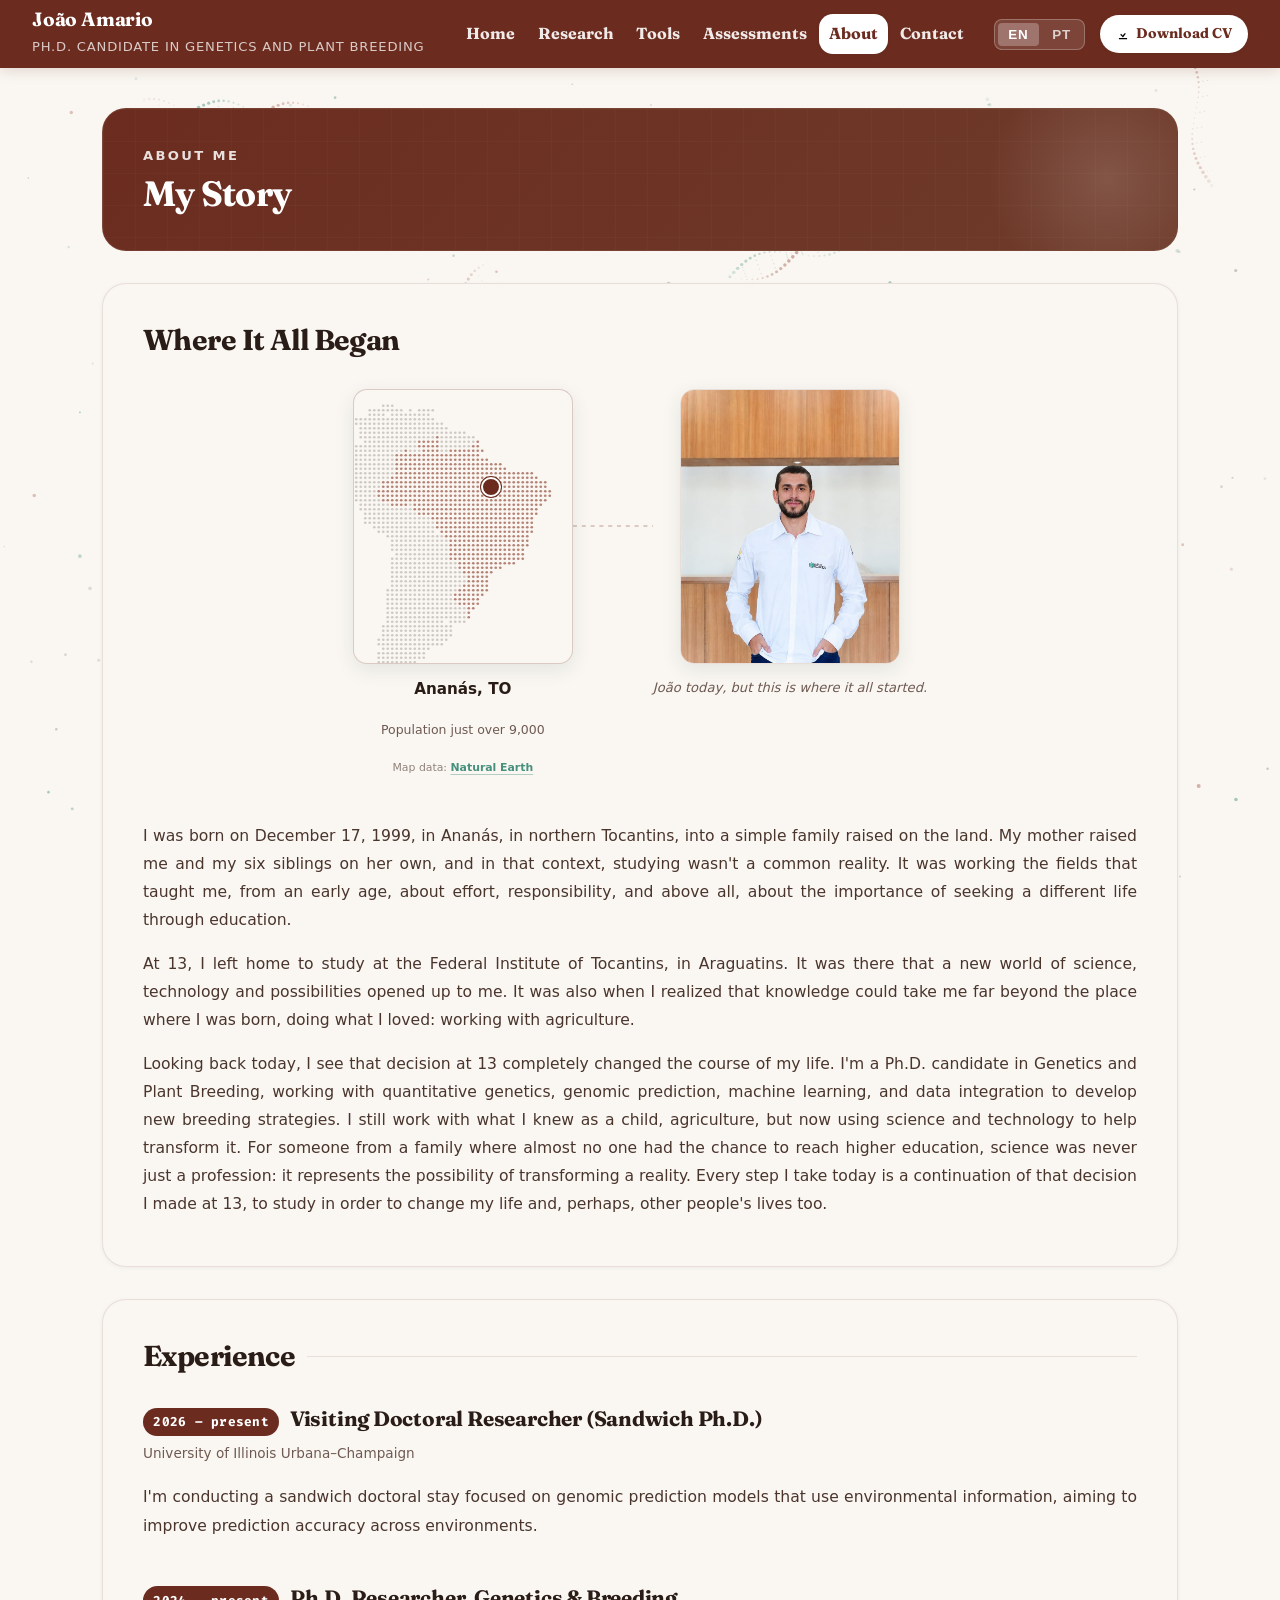
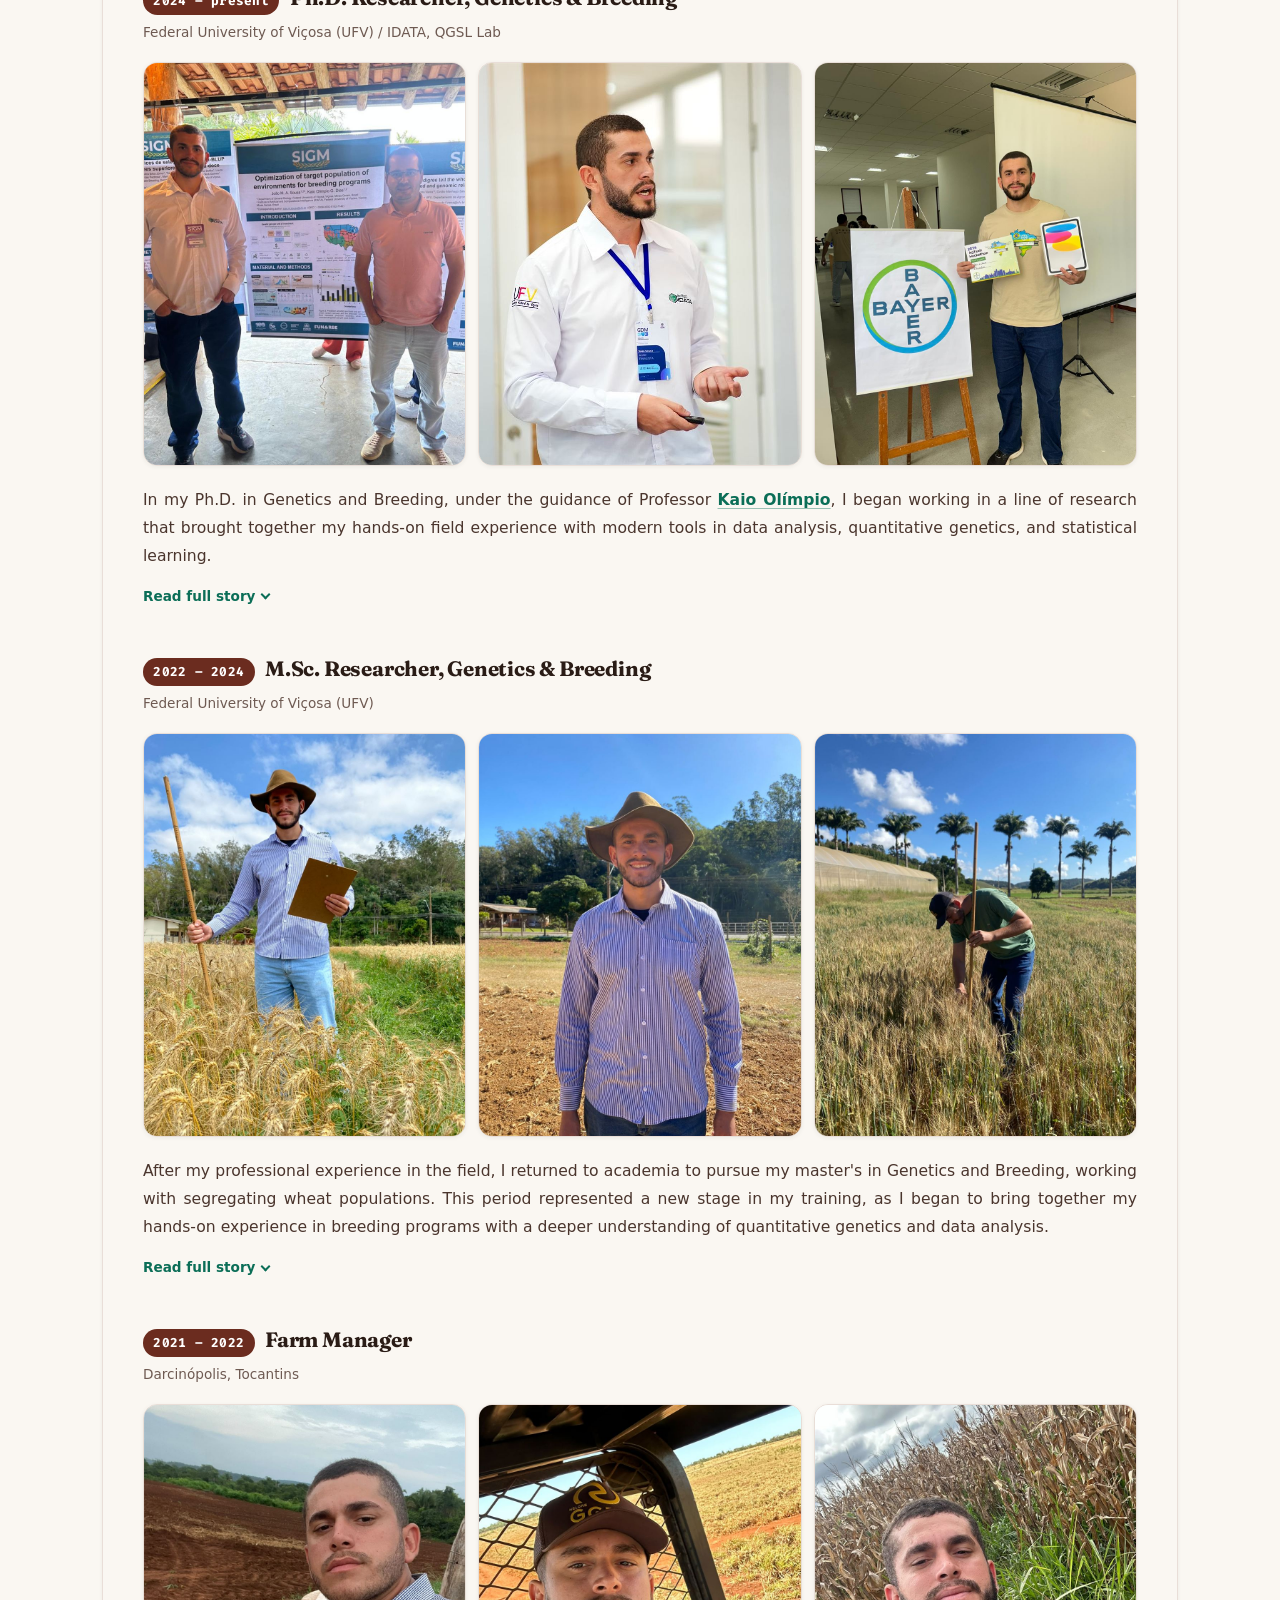
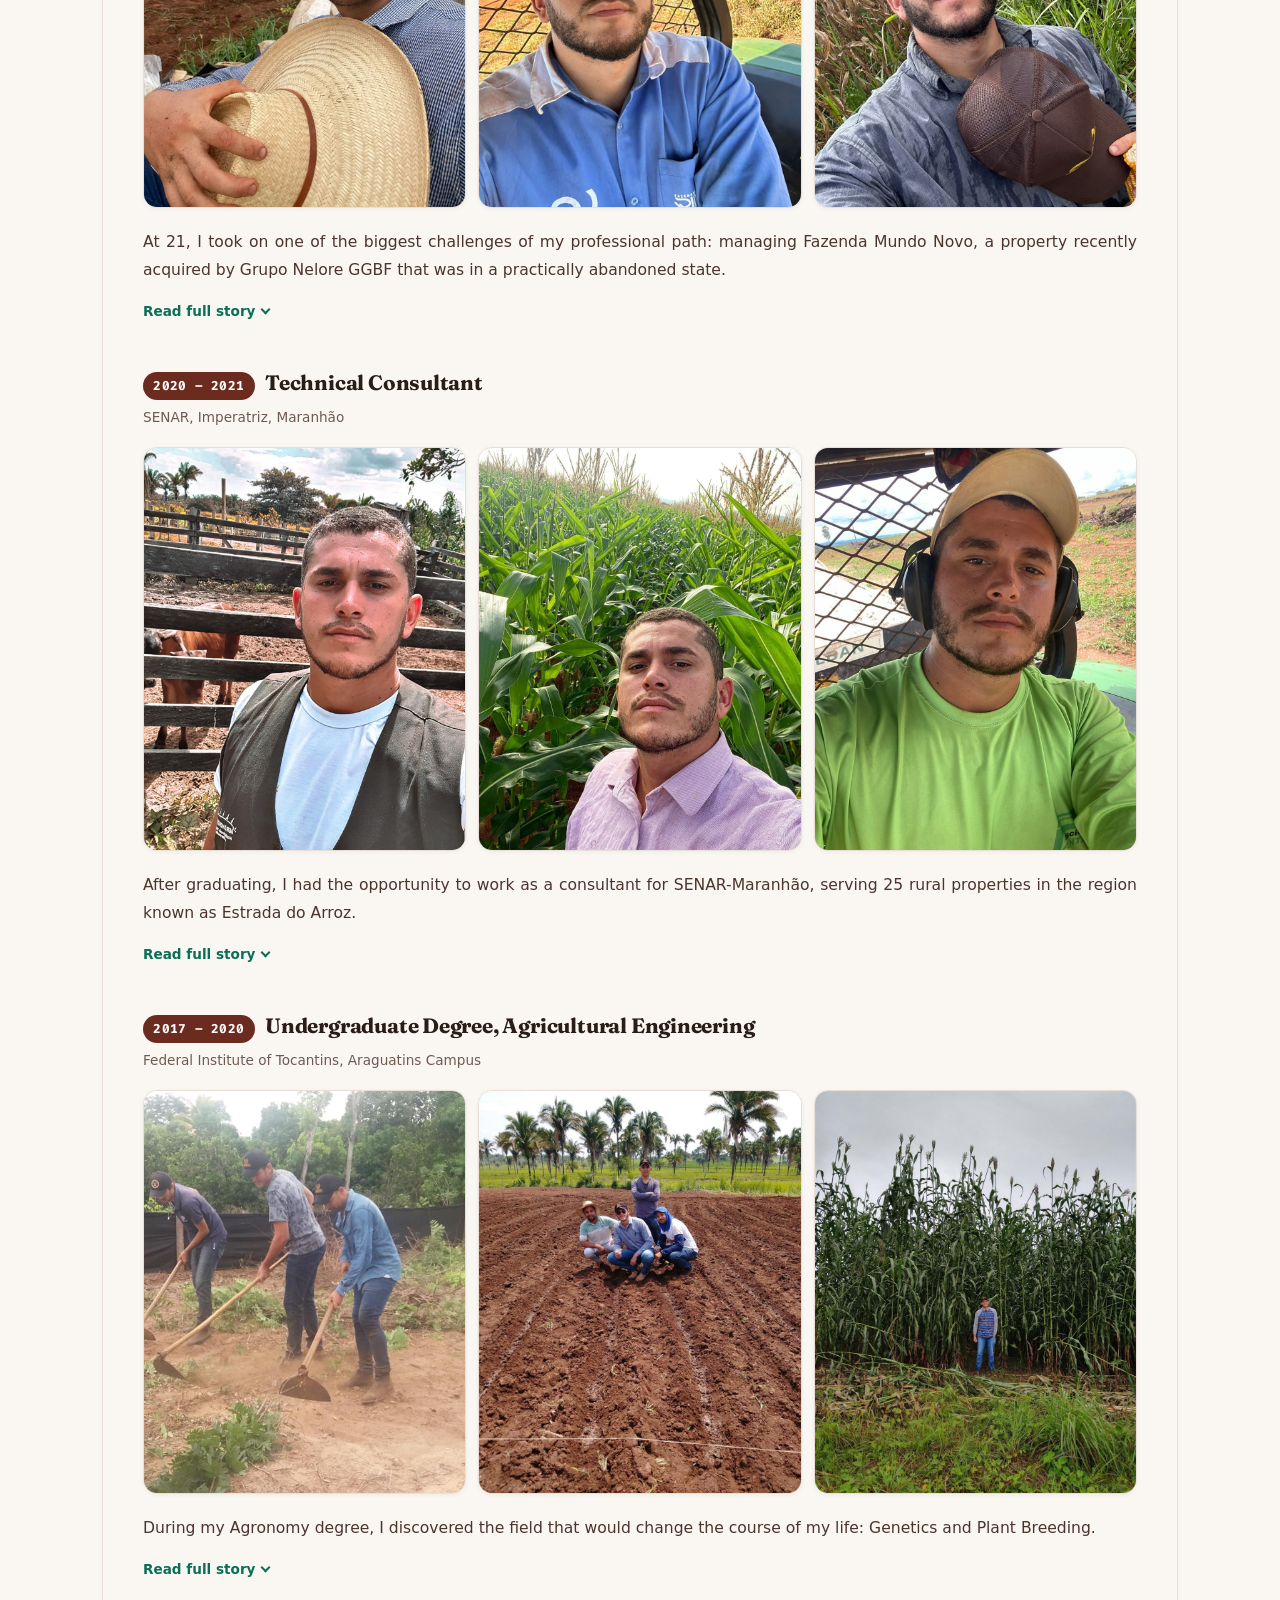
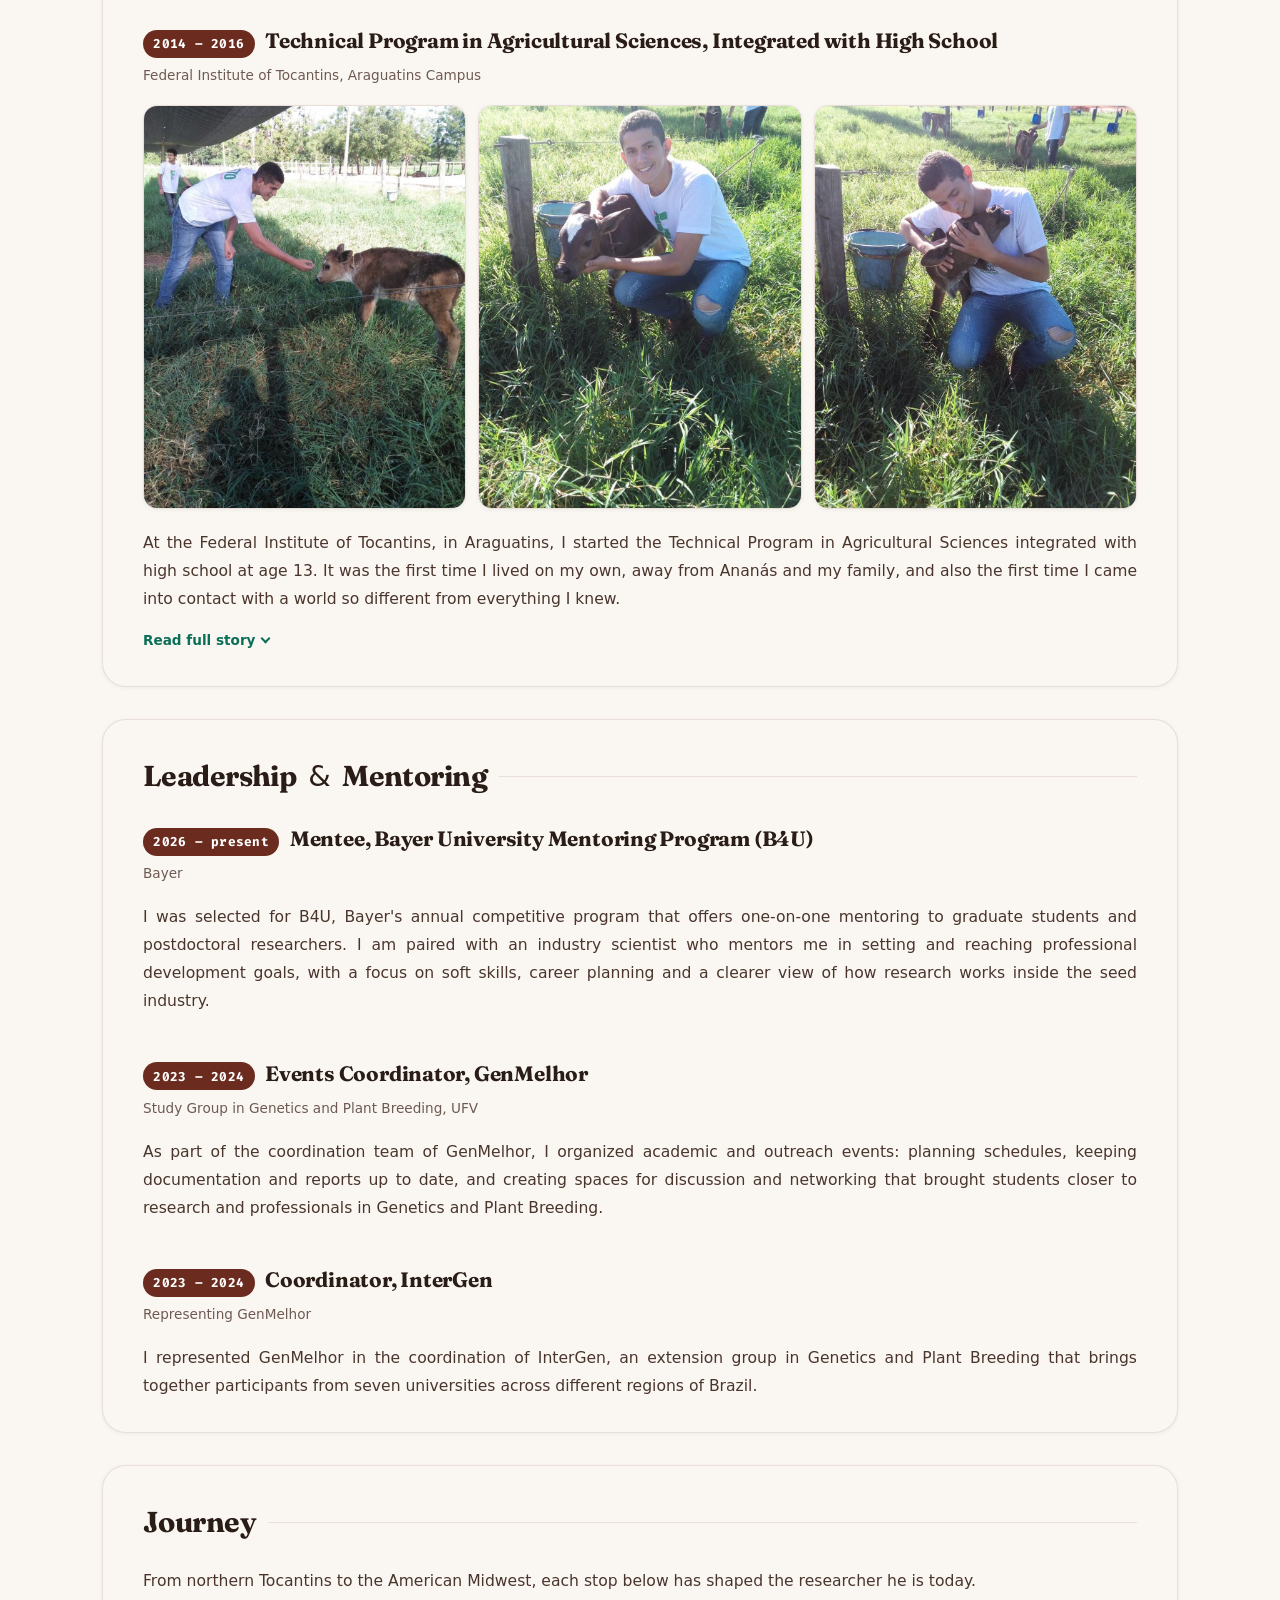
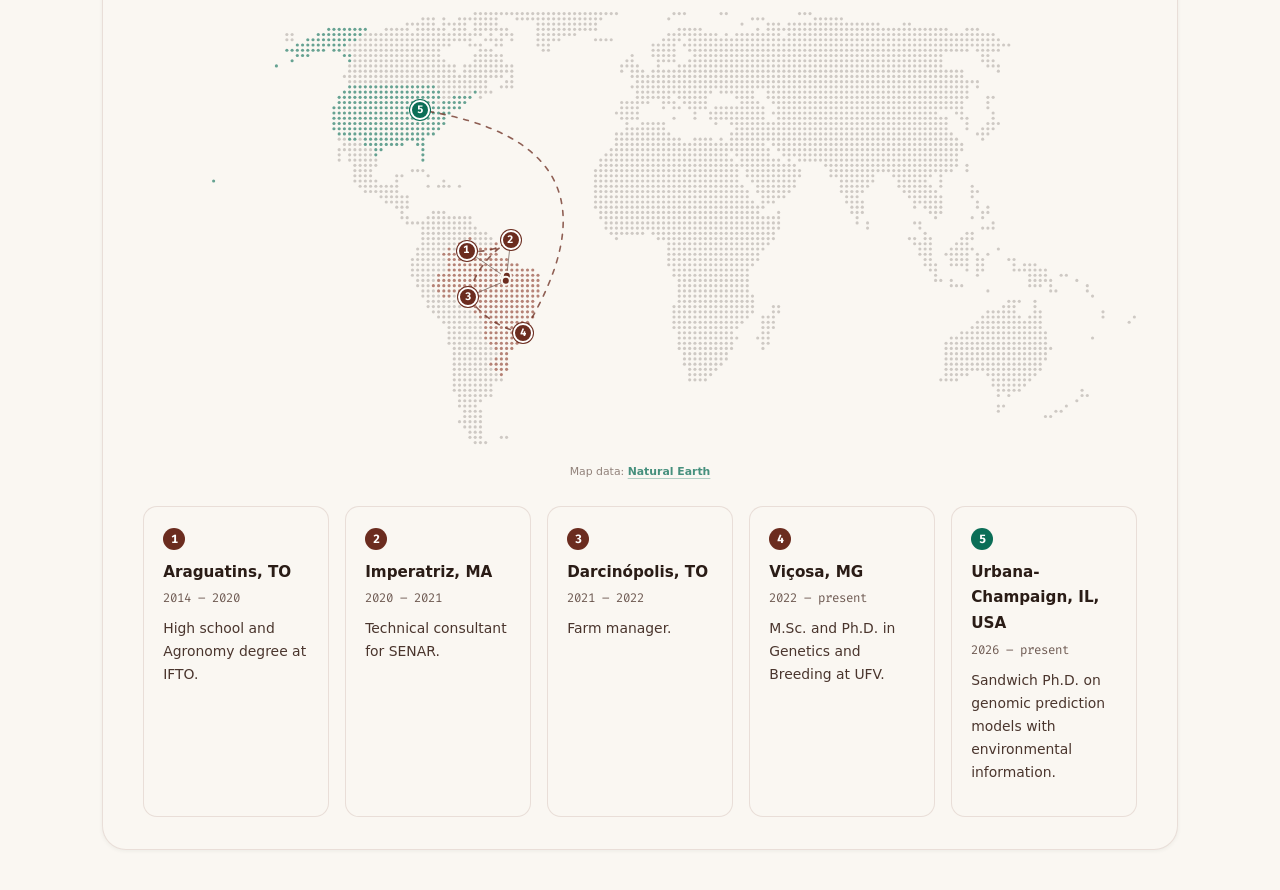
==== commit 54753a7f: "About: remove the internet/Wi-Fi/cell phone passages Co-Authored-By: Claude Opus 5.5 <noreply@anthro" ====
--- a/about/index.html
+++ b/about/index.html
@@ -116,12 +116,12 @@
 
     <div class="lang-en">
       <p>I was born on December 17, 1999, in Ananás, in northern Tocantins, into a simple family raised on the land. My mother raised me and my six siblings on her own, and in that context, studying wasn't a common reality. It was working the fields that taught me, from an early age, about effort, responsibility, and above all, about the importance of seeking a different life through education.</p>
-      <p>At 13, I left home to study at the Federal Institute of Tocantins, in Araguatins. It was there that I had my first contact with a world I hadn't known before: the internet, technology, science, and new possibilities. It was also when I realized that knowledge could take me far beyond the place where I was born, doing what I loved: working with agriculture.</p>
+      <p>At 13, I left home to study at the Federal Institute of Tocantins, in Araguatins. It was there that a new world of science, technology and possibilities opened up to me. It was also when I realized that knowledge could take me far beyond the place where I was born, doing what I loved: working with agriculture.</p>
       <p>Looking back today, I see that decision at 13 completely changed the course of my life. I'm a Ph.D. candidate in Genetics and Plant Breeding, working with quantitative genetics, genomic prediction, machine learning, and data integration to develop new breeding strategies. I still work with what I knew as a child, agriculture, but now using science and technology to help transform it. For someone from a family where almost no one had the chance to reach higher education, science was never just a profession: it represents the possibility of transforming a reality. Every step I take today is a continuation of that decision I made at 13, to study in order to change my life and, perhaps, other people's lives too.</p>
     </div>
     <div class="lang-pt">
       <p>Nasci em 17 de dezembro de 1999, em Ananás, no norte do Tocantins, em uma família simples, criada na roça. Minha mãe criou sozinha a mim e aos meus seis irmãos, e, naquele contexto, estudar não era uma realidade comum. Foi trabalhando no campo que aprendi desde cedo sobre esforço, responsabilidade e, principalmente, sobre a importância de buscar uma vida diferente por meio da educação.</p>
-      <p>Aos 13 anos, saí de casa para estudar no Instituto Federal do Tocantins, em Araguatins. Foi ali que tive contato, pela primeira vez, com um mundo que até então eu desconhecia: internet, tecnologia, ciência e novas possibilidades. Foi também quando percebi que o conhecimento poderia me levar muito além do lugar onde nasci, fazendo aquilo que eu gostava: trabalhar com o campo.</p>
+      <p>Aos 13 anos, saí de casa para estudar no Instituto Federal do Tocantins, em Araguatins. Foi ali que se abriu para mim um novo mundo de ciência, tecnologia e possibilidades. Foi também quando percebi que o conhecimento poderia me levar muito além do lugar onde nasci, fazendo aquilo que eu gostava: trabalhar com o campo.</p>
       <p>Hoje, olhando para trás, vejo que aquela decisão aos 13 anos mudou completamente a minha trajetória. Sou doutorando em Genética e Melhoramento de Plantas e trabalho com genética quantitativa, predição genômica, aprendizado de máquina e integração de dados para desenvolver novas estratégias de melhoramento. Continuo trabalhando com aquilo que conheci na infância, o campo, mas agora com ciência e tecnologia para ajudar a transformar a agricultura. Para quem vem de uma família onde quase ninguém teve a oportunidade de chegar ao ensino superior, a ciência nunca foi apenas uma profissão: ela representa a possibilidade de transformar uma realidade. Cada passo que dou hoje é uma continuação daquela decisão que tomei aos 13 anos, estudar para mudar a minha vida e, quem sabe, também a de outras pessoas.</p>
     </div>
   </section>
@@ -287,7 +287,7 @@
             <summary><span class="story-more-closed">Read full story</span><span class="story-more-open">Show less</span></summary>
             <div class="story-more-body">
               <p>Throughout the program, I went through different areas of agricultural training, including agriculture, livestock, soils, machinery, and plant and animal production. The land, which until then I knew mainly as the place where my family worked, began to take on new dimensions: I started to see it also as a space for knowledge, science, technology, and possibilities.</p>
-              <p>It was also in Araguatins that I had my first contact with Wi-Fi and the internet, and got my first cell phone. It seems like a simple thing today, but for me, it meant discovering a world I didn't even know existed. It was there, between classes, hands-on activities, and so many new things, that I began to understand that maybe I could go much further than I imagined. Until then, I believed that, to "become someone" and change my life, I had to be a doctor or a lawyer. The Federal Institute showed me there were other paths. It was there that I discovered I could become a "Dr." working with what I already loved: agriculture. More than technical training, the Institute taught me to see possibilities and, above all, to understand that I still didn't know how far I could go.</p>
+              <p>It was in Araguatins, between classes, hands-on activities, and so many new things, that I began to understand that maybe I could go much further than I imagined. Until then, I believed that, to "become someone" and change my life, I had to be a doctor or a lawyer. The Federal Institute showed me there were other paths. It was there that I discovered I could become a "Dr." working with what I already loved: agriculture. More than technical training, the Institute taught me to see possibilities and, above all, to understand that I still didn't know how far I could go.</p>
             </div>
           </details>
         </div>
@@ -540,7 +540,7 @@
             <summary><span class="story-more-closed">Ver texto completo</span><span class="story-more-open">Mostrar menos</span></summary>
             <div class="story-more-body">
               <p>Ao longo do curso, passei por diferentes áreas da formação agropecuária, entre agricultura, pecuária, solos, máquinas, produção vegetal e animal. O campo, que até então eu conhecia principalmente como o lugar onde minha família trabalhava, começou a ganhar novas dimensões: eu passei a enxergá-lo também como espaço de conhecimento, ciência, tecnologia e possibilidades.</p>
-              <p>Foi também em Araguatins que tive meu primeiro contato com Wi-Fi, internet e ganhei meu primeiro celular. Parece algo simples hoje, mas, para mim, significava descobrir um mundo que eu nem sabia que existia. Foi ali, entre as aulas, as atividades práticas e tantas coisas novas, que comecei a entender que talvez eu pudesse chegar muito mais longe do que imaginava. Até então, eu acreditava que, para "ser alguém" e mudar de vida, precisava ser médico ou advogado. O Instituto Federal me mostrou que existiam outros caminhos. Foi ali que descobri que eu poderia ser um "Dr." trabalhando com aquilo que eu já amava: o campo. Mais do que uma formação técnica, o Instituto me ensinou a enxergar possibilidades e, principalmente, a entender que eu ainda não sabia até onde poderia chegar.</p>
+              <p>Foi em Araguatins, entre as aulas, as atividades práticas e tantas coisas novas, que comecei a entender que talvez eu pudesse chegar muito mais longe do que imaginava. Até então, eu acreditava que, para "ser alguém" e mudar de vida, precisava ser médico ou advogado. O Instituto Federal me mostrou que existiam outros caminhos. Foi ali que descobri que eu poderia ser um "Dr." trabalhando com aquilo que eu já amava: o campo. Mais do que uma formação técnica, o Instituto me ensinou a enxergar possibilidades e, principalmente, a entender que eu ainda não sabia até onde poderia chegar.</p>
             </div>
           </details>
         </div>
--- a/style.css
+++ b/style.css
@@ -1161,6 +1161,9 @@
   nav { flex-direction: column; align-items: flex-start; height: auto; padding: 1rem 1.25rem; gap: 0.75rem; }
   .nav-right { width: 100%; justify-content: space-between; }
   .footer-inner { flex-direction: column; align-items: flex-start; }
+  /* Long section titles wrap on phones (the decorative line has no room there) */
+  section h2 { display: block; }
+  section h2::after { display: none; }
 }
 
 .hero-social-btn {
@@ -1506,6 +1509,19 @@
   margin: 0;
 }
 
+/* Journal of the paper behind a model script (same look as .pub-journal-badge) */
+.tool-journal {
+  display: inline-block;
+  background: var(--accent-soft, rgba(139,58,42,0.10));
+  color: var(--accent);
+  font-weight: 700;
+  font-size: 0.74rem;
+  letter-spacing: 0.01em;
+  padding: 0.22rem 0.7rem;
+  border-radius: 999px;
+  margin-bottom: 0.4rem;
+}
+
 .tool-toggle-icon {
   flex-shrink: 0;
   width: 1.875rem;
@@ -2138,3 +2154,13 @@
 /* Nav CV button: one per language (EN and PT PDFs) */
 body[data-lang="en"] nav a.nav-cv-btn.lang-en,
 body[data-lang="pt"] nav a.nav-cv-btn.lang-pt { display: inline-flex; }
+
+/* Tool cards on phones: icon and toggle on top, description across the full width
+   (kept at the end of the file so it overrides the base tool-card rules) */
+@media (max-width: 560px) {
+  .tool-card-header { flex-wrap: wrap; gap: 0.75rem; padding: 1rem 1.1rem; }
+  .tool-banner { width: 3.25rem; height: 3.25rem; }
+  .tool-toggle-icon { margin-left: auto; }
+  .tool-summary { order: 3; flex-basis: 100%; }
+  .tool-desc { text-align: left; }
+}
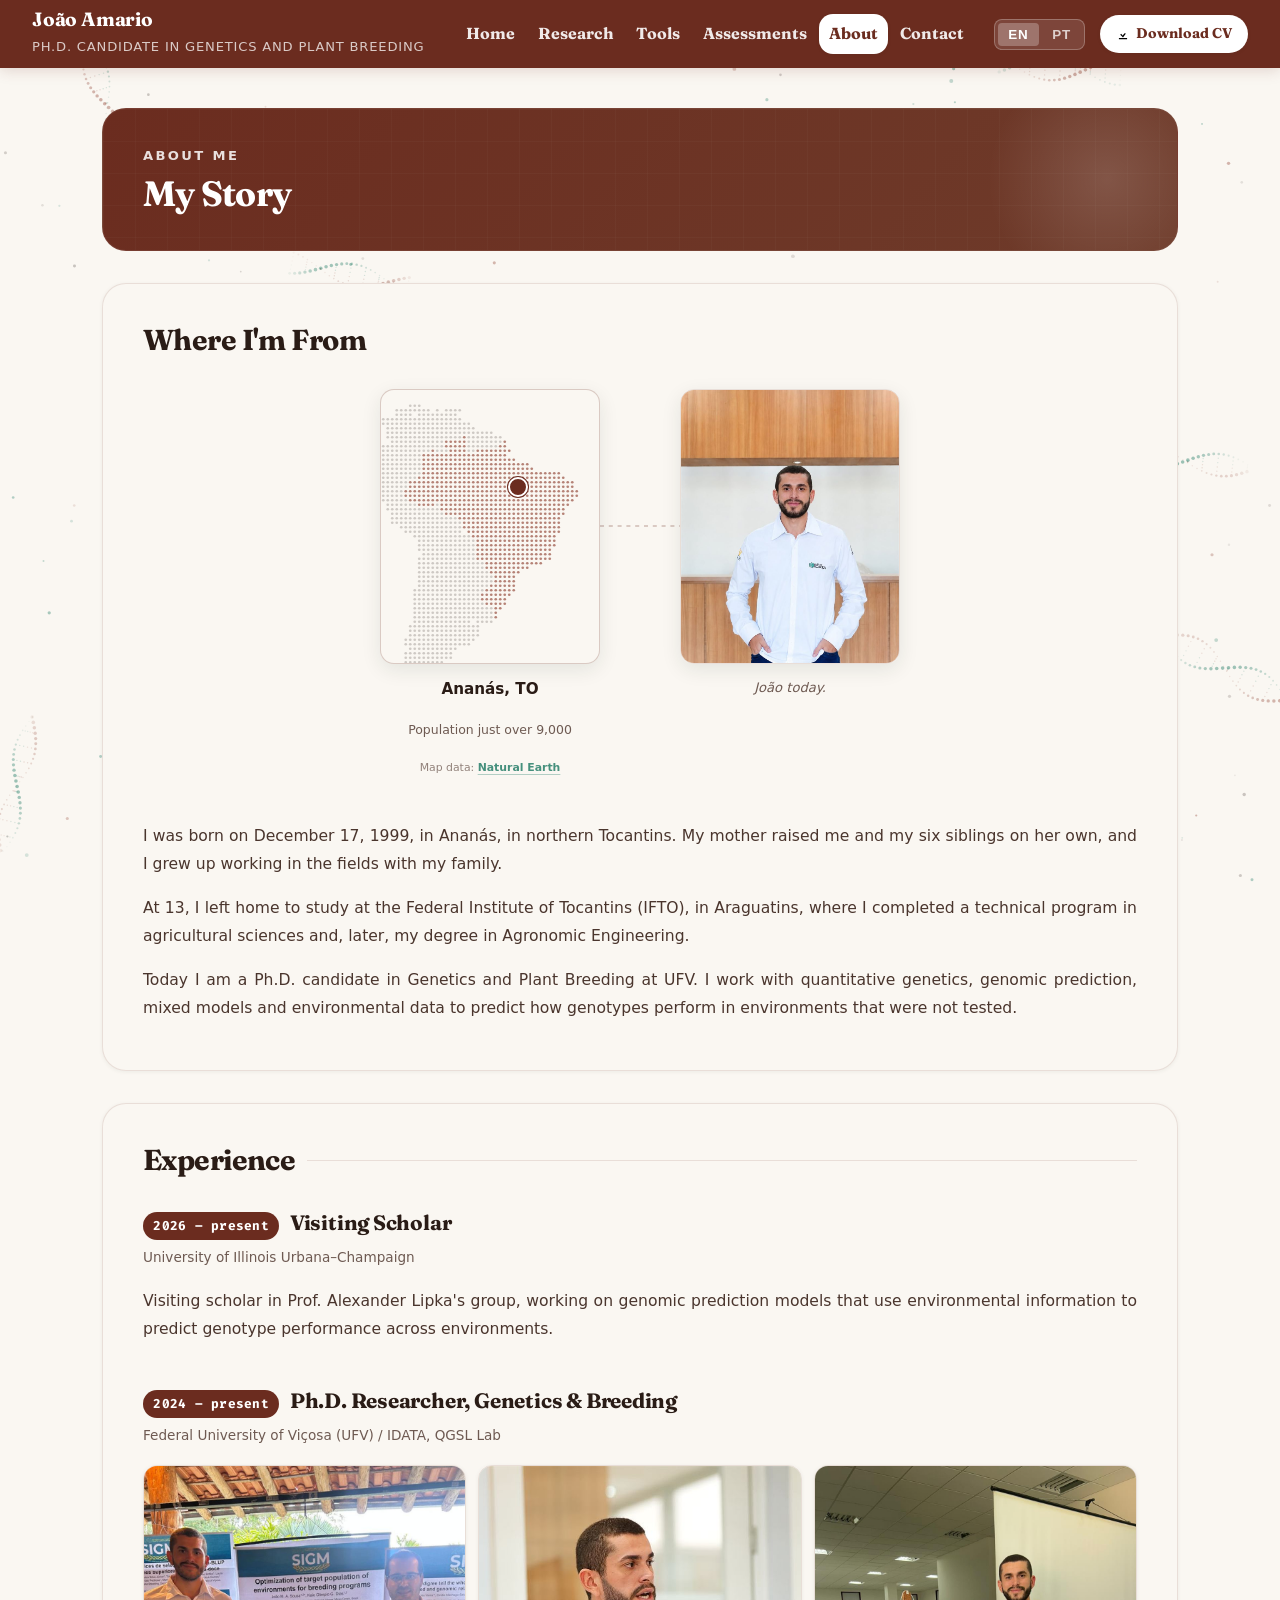
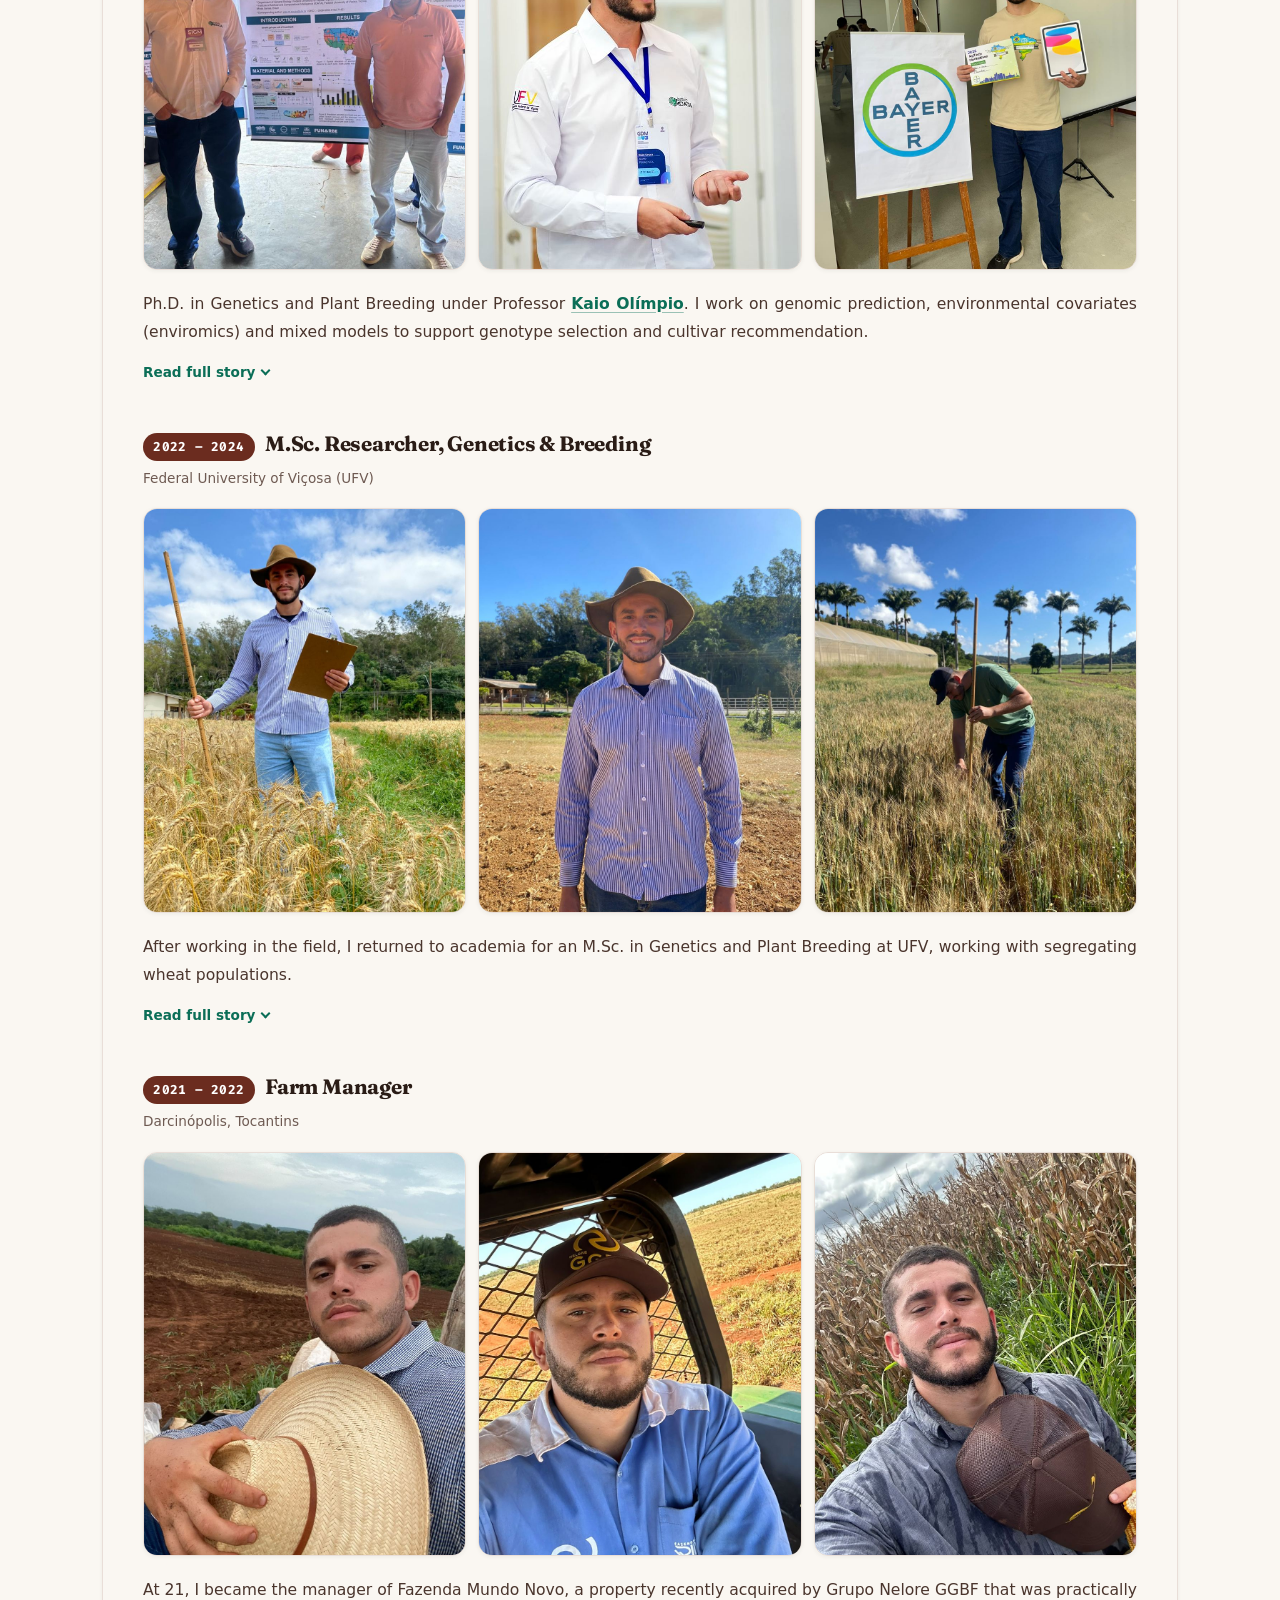
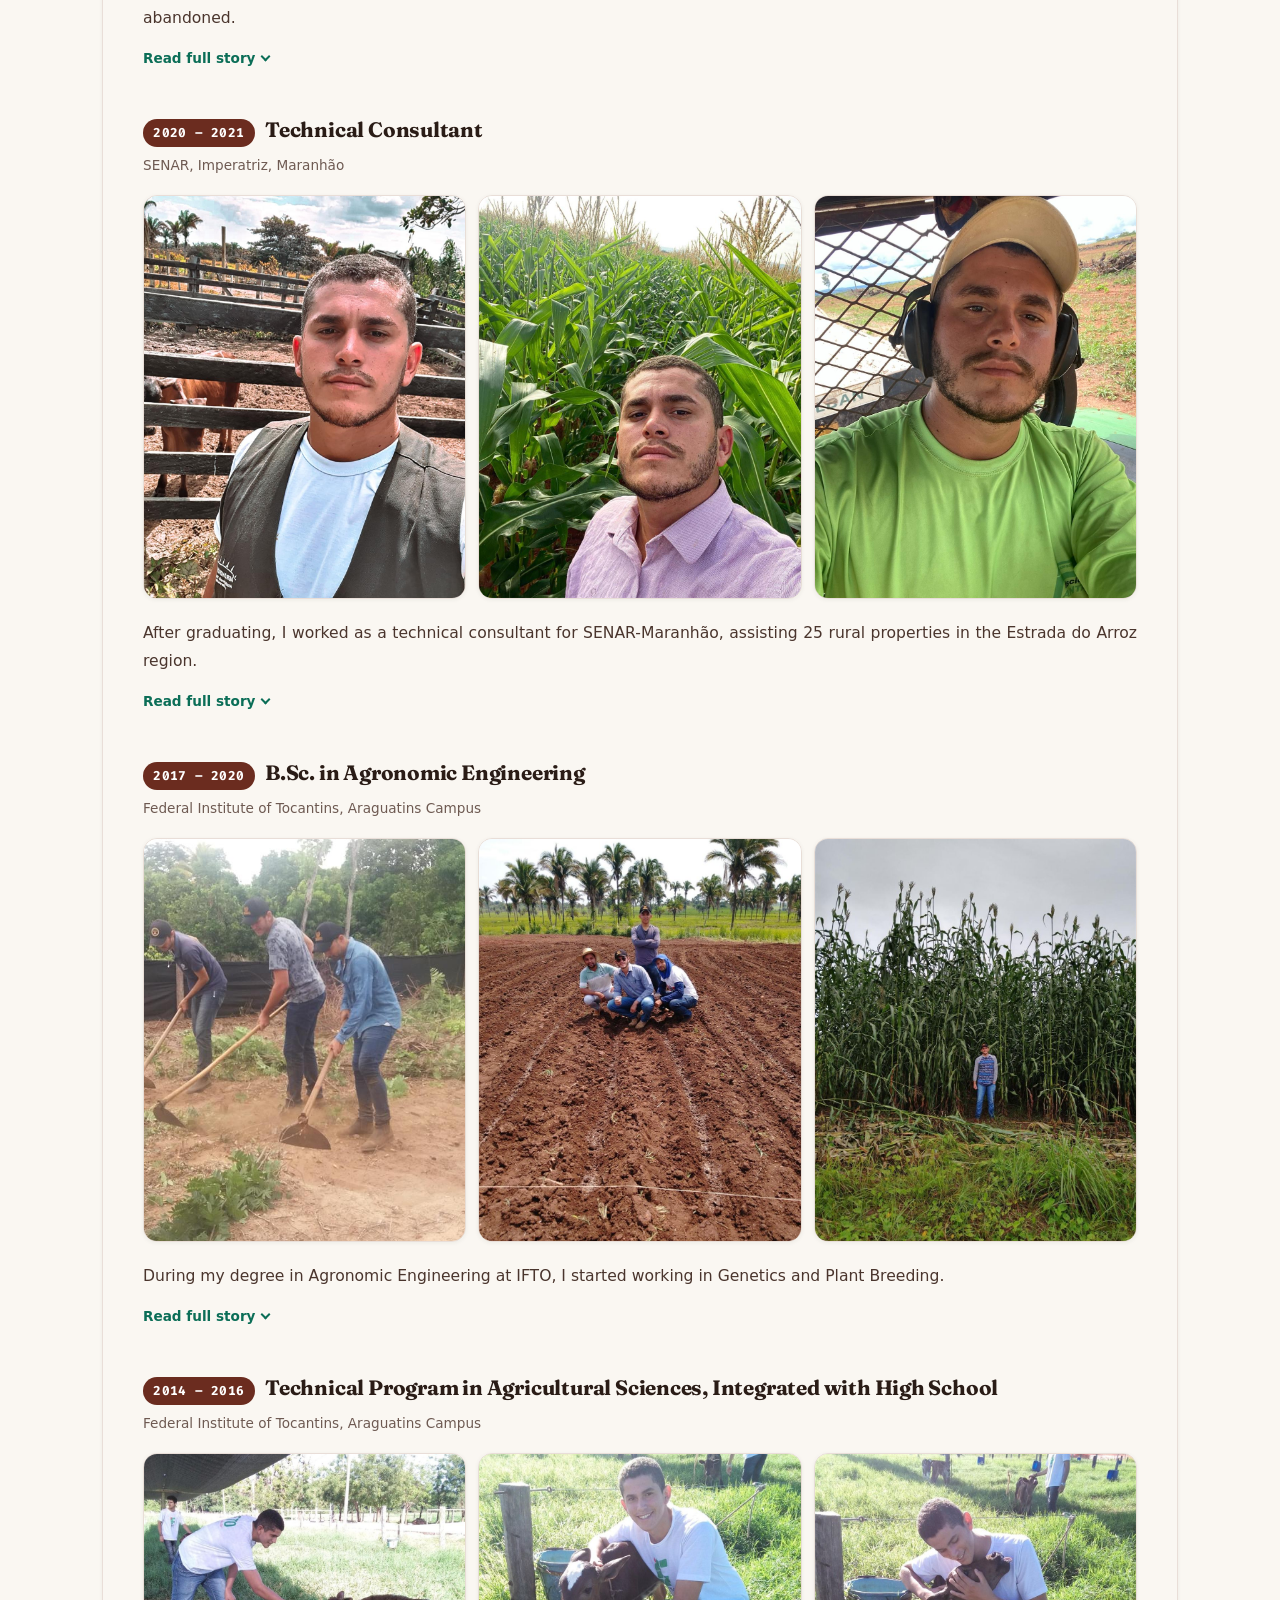
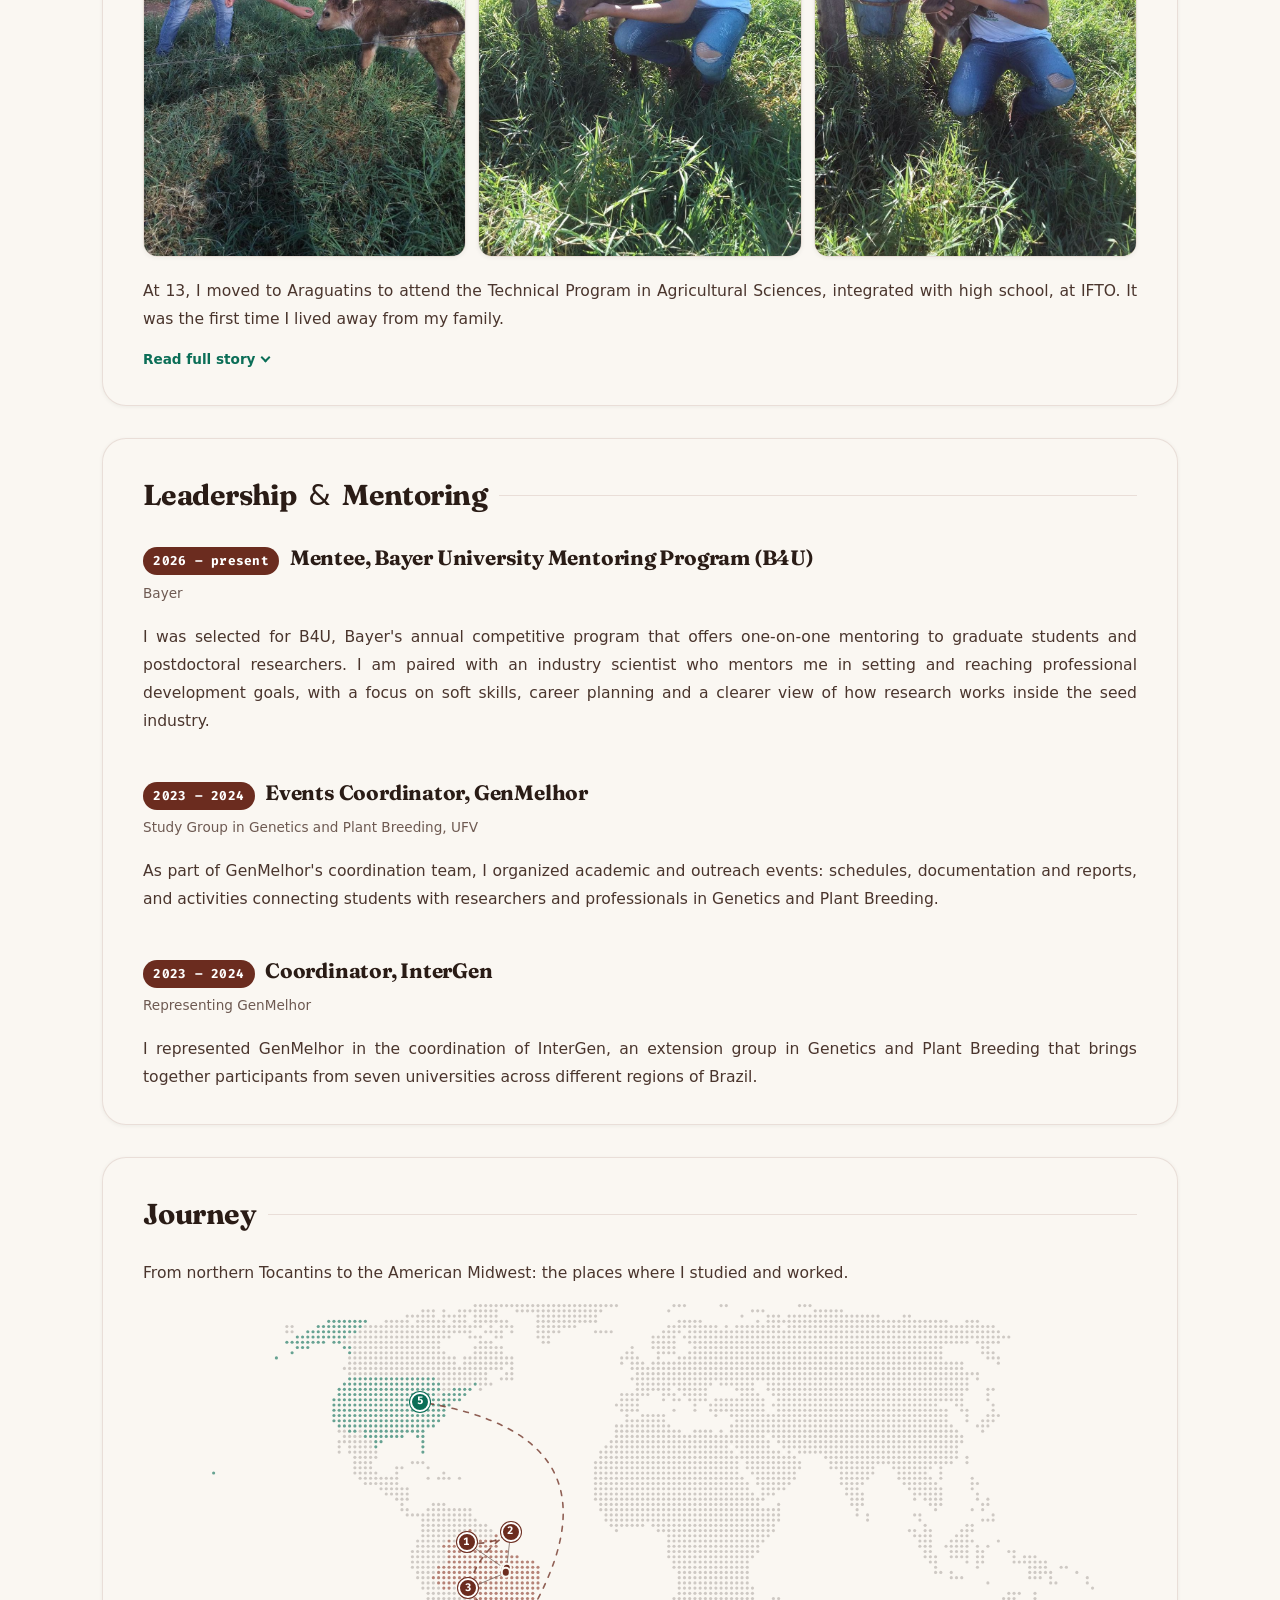
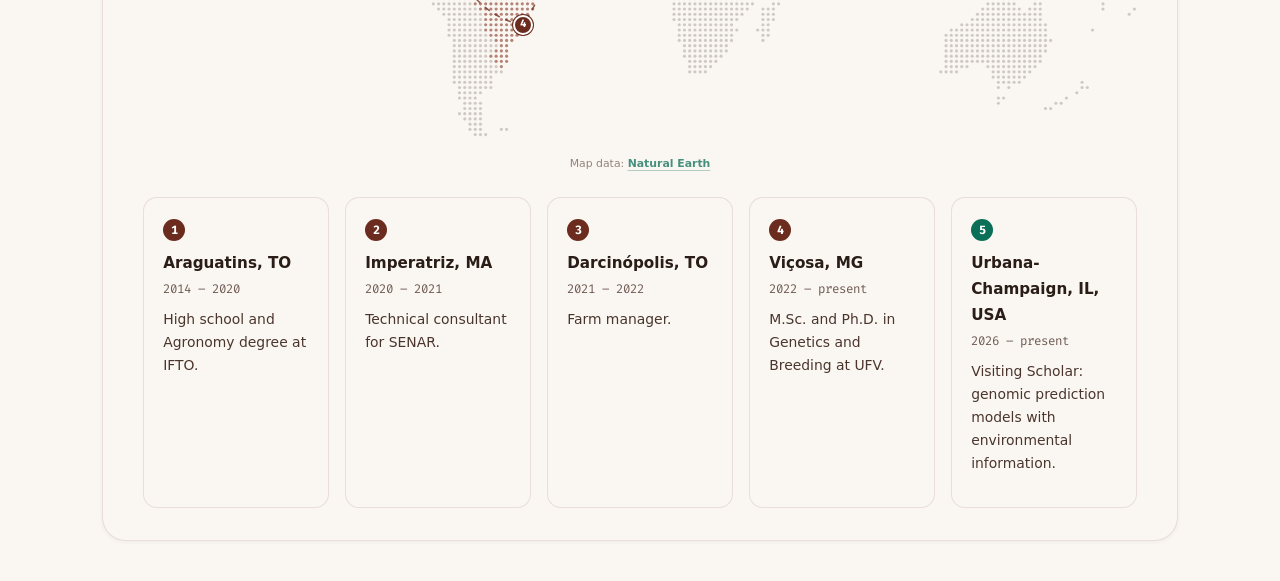
==== commit 5ccbf1da: "About: rewrite the story in a direct, factual tone; Visiting Scholar instead of sandwich Ph.D." ====
--- a/about/index.html
+++ b/about/index.html
@@ -4,12 +4,12 @@
   <meta charset="UTF-8">
   <meta name="viewport" content="width=device-width, initial-scale=1.0">
   <title>About | João Amario</title>
-  <meta name="description" content="The story of João Amario: from northern Tocantins, Brazil, to a Ph.D. in Genetics and Plant Breeding at UFV and a sandwich Ph.D. at the University of Illinois Urbana-Champaign.">
+  <meta name="description" content="The story of João Amario: from northern Tocantins, Brazil, to a Ph.D. in Genetics and Plant Breeding at UFV and a visiting scholarship at the University of Illinois Urbana-Champaign.">
   <meta name="author" content="João Marcos Amario de Sousa">
   <meta property="og:type" content="website">
   <meta property="og:site_name" content="João Amario">
   <meta property="og:title" content="About | João Amario">
-  <meta property="og:description" content="The story of João Amario: from northern Tocantins, Brazil, to a Ph.D. in Genetics and Plant Breeding at UFV and a sandwich Ph.D. at the University of Illinois Urbana-Champaign.">
+  <meta property="og:description" content="The story of João Amario: from northern Tocantins, Brazil, to a Ph.D. in Genetics and Plant Breeding at UFV and a visiting scholarship at the University of Illinois Urbana-Champaign.">
   <meta property="og:url" content="https://amario17.github.io/about/">
   <meta property="og:image" content="https://amario17.github.io/assets/perfil.jpg">
   <meta property="og:locale" content="en_US">
@@ -85,8 +85,8 @@
   </div>
 
   <section class="card reveal origin-hook">
-    <h2 class="lang-en">Where It All Began</h2>
-    <h2 class="lang-pt">Onde Tudo Começou</h2>
+    <h2 class="lang-en">Where I'm From</h2>
+    <h2 class="lang-pt">De Onde Venho</h2>
 
     <div class="origin-grid">
       <div class="origin-map-col">
@@ -109,20 +109,20 @@
 
       <div class="origin-photo-col">
         <img class="origin-photo" src="/assets/joao_dr.jpeg" alt="João Amario today">
-        <p class="origin-photo-caption lang-en">João today, but this is where it all started.</p>
-        <p class="origin-photo-caption lang-pt">João hoje, mas foi aqui que tudo começou.</p>
+        <p class="origin-photo-caption lang-en">João today.</p>
+        <p class="origin-photo-caption lang-pt">João hoje.</p>
       </div>
     </div>
 
     <div class="lang-en">
-      <p>I was born on December 17, 1999, in Ananás, in northern Tocantins, into a simple family raised on the land. My mother raised me and my six siblings on her own, and in that context, studying wasn't a common reality. It was working the fields that taught me, from an early age, about effort, responsibility, and above all, about the importance of seeking a different life through education.</p>
-      <p>At 13, I left home to study at the Federal Institute of Tocantins, in Araguatins. It was there that a new world of science, technology and possibilities opened up to me. It was also when I realized that knowledge could take me far beyond the place where I was born, doing what I loved: working with agriculture.</p>
-      <p>Looking back today, I see that decision at 13 completely changed the course of my life. I'm a Ph.D. candidate in Genetics and Plant Breeding, working with quantitative genetics, genomic prediction, machine learning, and data integration to develop new breeding strategies. I still work with what I knew as a child, agriculture, but now using science and technology to help transform it. For someone from a family where almost no one had the chance to reach higher education, science was never just a profession: it represents the possibility of transforming a reality. Every step I take today is a continuation of that decision I made at 13, to study in order to change my life and, perhaps, other people's lives too.</p>
+      <p>I was born on December 17, 1999, in Ananás, in northern Tocantins. My mother raised me and my six siblings on her own, and I grew up working in the fields with my family.</p>
+      <p>At 13, I left home to study at the Federal Institute of Tocantins (IFTO), in Araguatins, where I completed a technical program in agricultural sciences and, later, my degree in Agronomic Engineering.</p>
+      <p>Today I am a Ph.D. candidate in Genetics and Plant Breeding at UFV. I work with quantitative genetics, genomic prediction, mixed models and environmental data to predict how genotypes perform in environments that were not tested.</p>
     </div>
     <div class="lang-pt">
-      <p>Nasci em 17 de dezembro de 1999, em Ananás, no norte do Tocantins, em uma família simples, criada na roça. Minha mãe criou sozinha a mim e aos meus seis irmãos, e, naquele contexto, estudar não era uma realidade comum. Foi trabalhando no campo que aprendi desde cedo sobre esforço, responsabilidade e, principalmente, sobre a importância de buscar uma vida diferente por meio da educação.</p>
-      <p>Aos 13 anos, saí de casa para estudar no Instituto Federal do Tocantins, em Araguatins. Foi ali que se abriu para mim um novo mundo de ciência, tecnologia e possibilidades. Foi também quando percebi que o conhecimento poderia me levar muito além do lugar onde nasci, fazendo aquilo que eu gostava: trabalhar com o campo.</p>
-      <p>Hoje, olhando para trás, vejo que aquela decisão aos 13 anos mudou completamente a minha trajetória. Sou doutorando em Genética e Melhoramento de Plantas e trabalho com genética quantitativa, predição genômica, aprendizado de máquina e integração de dados para desenvolver novas estratégias de melhoramento. Continuo trabalhando com aquilo que conheci na infância, o campo, mas agora com ciência e tecnologia para ajudar a transformar a agricultura. Para quem vem de uma família onde quase ninguém teve a oportunidade de chegar ao ensino superior, a ciência nunca foi apenas uma profissão: ela representa a possibilidade de transformar uma realidade. Cada passo que dou hoje é uma continuação daquela decisão que tomei aos 13 anos, estudar para mudar a minha vida e, quem sabe, também a de outras pessoas.</p>
+      <p>Nasci em 17 de dezembro de 1999, em Ananás, no norte do Tocantins. Minha mãe criou sozinha a mim e aos meus seis irmãos, e cresci trabalhando na roça com a minha família.</p>
+      <p>Aos 13 anos, saí de casa para estudar no Instituto Federal do Tocantins (IFTO), em Araguatins, onde fiz o curso técnico em Agropecuária e, depois, a graduação em Engenharia Agronômica.</p>
+      <p>Hoje sou doutorando em Genética e Melhoramento na UFV. Trabalho com genética quantitativa, predição genômica, modelos mistos e dados ambientais para predizer o desempenho de genótipos em ambientes não avaliados.</p>
     </div>
   </section>
 
@@ -134,11 +134,11 @@
       <div class="story-chapter">
         <div class="story-chapter-head">
           <span class="story-chapter-year">2026 – present</span>
-          <h3 class="story-chapter-title">Visiting Doctoral Researcher (Sandwich Ph.D.)</h3>
+          <h3 class="story-chapter-title">Visiting Scholar</h3>
         </div>
         <p class="story-chapter-place">University of Illinois Urbana&#8211;Champaign</p>
         <div class="story-chapter-text">
-          <p>I'm conducting a sandwich doctoral stay focused on genomic prediction models that use environmental information, aiming to improve prediction accuracy across environments.</p>
+          <p>Visiting scholar in Prof. Alexander Lipka's group, working on genomic prediction models that use environmental information to predict genotype performance across environments.</p>
         </div>
       </div>
 
@@ -156,12 +156,12 @@
         </div>
 
         <div class="story-chapter-text">
-          <p class="story-teaser">In my Ph.D. in Genetics and Breeding, under the guidance of Professor <a href="https://scholar.google.com/citations?user=KS9I5bQAAAAJ&amp;hl=en" target="_blank" rel="noopener">Kaio Olímpio</a>, I began working in a line of research that brought together my hands-on field experience with modern tools in data analysis, quantitative genetics, and statistical learning.</p>
+          <p class="story-teaser">Ph.D. in Genetics and Plant Breeding under Professor <a href="https://scholar.google.com/citations?user=KS9I5bQAAAAJ&amp;hl=en" target="_blank" rel="noopener">Kaio Olímpio</a>. I work on genomic prediction, environmental covariates (enviromics) and mixed models to support genotype selection and cultivar recommendation.</p>
           <details class="story-more">
             <summary><span class="story-more-closed">Read full story</span><span class="story-more-open">Show less</span></summary>
             <div class="story-more-body">
-              <p>My earlier path, from working the land to my time in breeding programs and production systems, showed me that agriculture's challenges increasingly demanded the integration of biological knowledge, data, and technology. In my Ph.D., I started working with genomic prediction, enviromics, and modeling applied to plant breeding, seeking to develop more efficient strategies for genotype selection and decision-making in breeding programs.</p>
-              <p>During this stage, I also had the opportunity to take part in different projects and challenges that broadened my training as a researcher. I was a winner of the GDM Universities Challenge and the Bayer-UFV Hackathon, experiences that brought academic research closer to the real demands of industry. I also taught courses and training sessions on enviromics, sharing knowledge on integrating environmental data into breeding programs. I also took part in projects developing sweet corn populations, from crosses between lines to opening new populations to explore genetic variability. Today, I see my Ph.D. as the consolidation of my entire path: I still work with the land I knew as a child, but now using science, statistics, and technology to create new tools capable of transforming agriculture.</p>
+              <p>My research models genotype-by-environment interaction with mixed models and integrates environmental covariates into genomic prediction, to predict how genotypes will perform in environments that were not tested. I also lead a partnership project with GDM Seeds on continental-scale soybean data and develop qgtools, a set of R functions for these analyses.</p>
+              <p>During the Ph.D., I won the 3rd GDM Universities Challenge and the UFV–Bayer Hackathon, taught courses on enviromics, and took part in the development of sweet corn populations, from crosses between inbred lines to new base populations.</p>
             </div>
           </details>
         </div>
@@ -181,12 +181,12 @@
         </div>
 
         <div class="story-chapter-text">
-          <p class="story-teaser">After my professional experience in the field, I returned to academia to pursue my master's in Genetics and Breeding, working with segregating wheat populations. This period represented a new stage in my training, as I began to bring together my hands-on experience in breeding programs with a deeper understanding of quantitative genetics and data analysis.</p>
+          <p class="story-teaser">After working in the field, I returned to academia for an M.Sc. in Genetics and Plant Breeding at UFV, working with segregating wheat populations.</p>
           <details class="story-more">
             <summary><span class="story-more-closed">Read full story</span><span class="story-more-open">Show less</span></summary>
             <div class="story-more-body">
-              <p>Working with different segregating generations, I realized that each generation showed different levels of genetic variability, and that this information needed to be properly accounted for in the analyses. Through statistical modeling, I incorporated the generation effect into joint models, making it possible to analyze different generations simultaneously and improve selection capacity within the breeding program.</p>
-              <p>It was during my master's that I began to see the enormous potential of data analysis as a tool to transform the efficiency of breeding programs. The combination of my hands-on experience in the field, following production systems and real agricultural challenges, with the knowledge I gained in quantitative genetics, showed me that I could contribute not just by running experiments, but also by developing and applying new analytical approaches. That realization was decisive in my choice to continue into a Ph.D. focused on modeling, prediction, and data integration, aiming to develop tools that help breeders make better decisions.</p>
+              <p>Each segregating generation showed a different level of genetic variability. I modeled the generation effect in joint analyses, so that populations evaluated in different generations could be analyzed together and selected more accurately. This work was published in Euphytica (2025).</p>
+              <p>The M.Sc. is where I moved from running field trials to developing analytical approaches, which led me to a Ph.D. focused on modeling, prediction and data integration.</p>
             </div>
           </details>
         </div>
@@ -206,13 +206,12 @@
         </div>
 
         <div class="story-chapter-text">
-          <p class="story-teaser">At 21, I took on one of the biggest challenges of my professional path: managing Fazenda Mundo Novo, a property recently acquired by Grupo Nelore GGBF that was in a practically abandoned state.</p>
+          <p class="story-teaser">At 21, I became the manager of Fazenda Mundo Novo, a property recently acquired by Grupo Nelore GGBF that was practically abandoned.</p>
           <details class="story-more">
             <summary><span class="story-more-closed">Read full story</span><span class="story-more-open">Show less</span></summary>
             <div class="story-more-body">
-              <p>It was a phase in which I had to take on responsibilities far beyond the technical side of Agronomy: leading teams, hiring and letting go of employees, organizing processes, making strategic decisions, and rebuilding a productive structure. Being young, I faced doubts and prejudice at first, but I chose to respond the only way that ever made sense to me: with work, honesty, commitment, a pursuit of excellence, and humility.</p>
-              <p>This experience taught me the true meaning of leadership and teamwork. I learned that a farm isn't built just by machines, crops, or animals, but mainly by the people who make everything happen. With dedication and respect, I earned the team's trust and turned that environment into a project I'm very proud of. Beyond Fazenda Mundo Novo, I also began contributing to Fazenda Rio Verde, another property of the group, where we took part in implementing production systems, including corn, soybean, and Stylosanthes cultivation, crop-livestock integration, and opening more than 1,000 hectares for agricultural production.</p>
-              <p>When I decided to step down from direct farm management to pursue my dream of continuing my academic training with graduate school, the owner invited me to keep following Fazenda Mundo Novo remotely. To this day I maintain a close relationship with Grupo Nelore GGBF, taking part in important decisions and helping with hiring, layoffs, and investments in machinery and equipment. Looking back at that farm's transformation, and knowing I was part of building it, is one of the most rewarding experiences of my professional path.</p>
+              <p>I led the field team, hired and dismissed staff, organized processes and rebuilt the farm's production structure. I also worked on Fazenda Rio Verde, another property of the group, implementing corn, soybean and Stylosanthes production, crop-livestock integration and the opening of more than 1,000 hectares for agriculture.</p>
+              <p>When I left for graduate school, the owner asked me to keep advising Fazenda Mundo Novo remotely, which I did from 2022 to 2026, helping with hiring and with investments in machinery and equipment.</p>
             </div>
           </details>
         </div>
@@ -232,12 +231,12 @@
         </div>
 
         <div class="story-chapter-text">
-          <p class="story-teaser">After graduating, I had the opportunity to work as a consultant for SENAR-Maranhão, serving 25 rural properties in the region known as Estrada do Arroz.</p>
+          <p class="story-teaser">After graduating, I worked as a technical consultant for SENAR-Maranhão, assisting 25 rural properties in the Estrada do Arroz region.</p>
           <details class="story-more">
             <summary><span class="story-more-closed">Read full story</span><span class="story-more-open">Show less</span></summary>
             <div class="story-more-body">
-              <p>My work was tied to the dairy chain, but this experience showed me that milk production depended on much broader planning: before producing milk, it was necessary to produce quality feed and structure the whole production system. During this period, I took part in designing and monitoring projects for rotational pastures, forage plots, and silage production of corn, sorghum, and soybean. It was a fundamental phase in my training as an agronomist, since I developed the ability to integrate different areas of knowledge and understand the rural property as a complete system.</p>
-              <p>Beyond the technical learning, this experience taught me the value of human relationships in the field. The 25 producers I worked with contributed a great deal to my training, but two people marked this journey especially: Eduardo and Davi. They opened the doors of their homes to welcome me, and often I wasn't just a consultant, but part of the family. Living alongside them, sharing their routine, and experiencing the reality of each property gave me an experience that went far beyond technical assistance. During that period, Maranhão became a place where I had not just a job, but also two families who took me in and became part of my journey.</p>
+              <p>The work focused on the dairy chain, which in practice meant planning the whole production system: I designed and monitored rotational pastures, forage plots and corn, sorghum and soybean silage.</p>
+              <p>Two producers, Eduardo and Davi, welcomed me into their homes during that period, and I am still grateful to them.</p>
             </div>
           </details>
         </div>
@@ -246,7 +245,7 @@
       <div class="story-chapter">
         <div class="story-chapter-head">
           <span class="story-chapter-year">2017 – 2020</span>
-          <h3 class="story-chapter-title">Undergraduate Degree, Agricultural Engineering</h3>
+          <h3 class="story-chapter-title">B.Sc. in Agronomic Engineering</h3>
         </div>
         <p class="story-chapter-place">Federal Institute of Tocantins, Araguatins Campus</p>
 
@@ -257,12 +256,12 @@
         </div>
 
         <div class="story-chapter-text">
-          <p class="story-teaser">During my Agronomy degree, I discovered the field that would change the course of my life: Genetics and Plant Breeding.</p>
+          <p class="story-teaser">During my degree in Agronomic Engineering at IFTO, I started working in Genetics and Plant Breeding.</p>
           <details class="story-more">
             <summary><span class="story-more-closed">Read full story</span><span class="story-more-open">Show less</span></summary>
             <div class="story-more-body">
-              <p>Under the guidance of Professor Leonardo Correia, a Ph.D. in Genetics and Breeding from UFV, I took part in work with Embrapa Milho e Sorgo's genetic improvement program, evaluating dual-purpose biomass sorghum materials in the far north of Tocantins, intended for both biomass production and forage use. Midway through my degree, I sought to get even closer to the field and did my required internship in UFV's Bean Genetics and Breeding Program, under the guidance of Professor José Eustáquio Carneiro. I also had the opportunity to collaborate on VCU trials for UFV's breeding program, in partnership with Professor Leonardo.</p>
-              <p>It was during this period that I first heard about Genotype &times; Environment Interaction and began to understand agriculture from a scientific perspective. I started studying genetics and breeding and realized the complexity behind selecting and developing new materials. The more I learned, the more interested I became in the field, and the clearer the path I wanted to follow became. If, at 13, the Federal Institute had shown me that I could become a "Dr." working with agriculture, it was during my undergraduate degree that I discovered what kind of "Dr." I wanted to be: a researcher in Genetics and Plant Breeding.</p>
+              <p>Supervised by Professor Leonardo Correia, I evaluated dual-purpose biomass sorghum from the Embrapa Maize and Sorghum breeding program in northern Tocantins. I did my required internship in UFV's Bean Genetics and Breeding Program, under Professor José Eustáquio Carneiro, and collaborated on VCU trials of UFV's breeding program.</p>
+              <p>It was also when I first studied genotype &times; environment interaction, the topic I still work on today.</p>
             </div>
           </details>
         </div>
@@ -282,12 +281,11 @@
         </div>
 
         <div class="story-chapter-text">
-          <p class="story-teaser">At the Federal Institute of Tocantins, in Araguatins, I started the Technical Program in Agricultural Sciences integrated with high school at age 13. It was the first time I lived on my own, away from Ananás and my family, and also the first time I came into contact with a world so different from everything I knew.</p>
+          <p class="story-teaser">At 13, I moved to Araguatins to attend the Technical Program in Agricultural Sciences, integrated with high school, at IFTO. It was the first time I lived away from my family.</p>
           <details class="story-more">
             <summary><span class="story-more-closed">Read full story</span><span class="story-more-open">Show less</span></summary>
             <div class="story-more-body">
-              <p>Throughout the program, I went through different areas of agricultural training, including agriculture, livestock, soils, machinery, and plant and animal production. The land, which until then I knew mainly as the place where my family worked, began to take on new dimensions: I started to see it also as a space for knowledge, science, technology, and possibilities.</p>
-              <p>It was in Araguatins, between classes, hands-on activities, and so many new things, that I began to understand that maybe I could go much further than I imagined. Until then, I believed that, to "become someone" and change my life, I had to be a doctor or a lawyer. The Federal Institute showed me there were other paths. It was there that I discovered I could become a "Dr." working with what I already loved: agriculture. More than technical training, the Institute taught me to see possibilities and, above all, to understand that I still didn't know how far I could go.</p>
+              <p>The program covered crops, livestock, soils, machinery, and plant and animal production, and gave me the technical base I later built on in Agronomy.</p>
             </div>
           </details>
         </div>
@@ -315,7 +313,7 @@
         </div>
         <p class="story-chapter-place">Study Group in Genetics and Plant Breeding, UFV</p>
         <div class="story-chapter-text">
-          <p>As part of the coordination team of GenMelhor, I organized academic and outreach events: planning schedules, keeping documentation and reports up to date, and creating spaces for discussion and networking that brought students closer to research and professionals in Genetics and Plant Breeding.</p>
+          <p>As part of GenMelhor's coordination team, I organized academic and outreach events: schedules, documentation and reports, and activities connecting students with researchers and professionals in Genetics and Plant Breeding.</p>
         </div>
       </div>
 
@@ -334,7 +332,7 @@
 
     <section class="card reveal" style="margin-top: 2rem;">
       <h2>Journey</h2>
-      <p>From northern Tocantins to the American Midwest, each stop below has shaped the researcher he is today.</p>
+      <p>From northern Tocantins to the American Midwest: the places where I studied and worked.</p>
       <div class="journey-map-wrap">
         <div class="world-map" role="img" aria-label="World map showing my journey, from northern Tocantins, Brazil, to Illinois, USA" data-stops='[{"n":1,"lon":-48.1236,"lat":-5.6508,"dx":-38,"dy":-26},{"n":2,"lon":-47.4917,"lat":-5.5264,"dx":4,"dy":-36},{"n":3,"lon":-47.7597,"lat":-6.7156,"dx":-38,"dy":16},{"n":4,"lon":-42.8825,"lat":-20.7546},{"n":5,"lon":-88.2073,"lat":40.1106,"usa":true}]'>
           <canvas class="world-map-canvas"></canvas>
@@ -372,7 +370,7 @@
             <span class="journey-stop-num usa">5</span>
             <div class="journey-stop-place">Urbana-Champaign, IL, USA</div>
             <div class="journey-stop-year">2026 – present</div>
-            <p class="journey-stop-desc">Sandwich Ph.D. on genomic prediction models with environmental information.</p>
+            <p class="journey-stop-desc">Visiting Scholar: genomic prediction models with environmental information.</p>
           </div>
         </div>
       </div>
@@ -387,11 +385,11 @@
       <div class="story-chapter">
         <div class="story-chapter-head">
           <span class="story-chapter-year">2026 – atual</span>
-          <h3 class="story-chapter-title">Pesquisador Visitante (Doutorado Sanduíche)</h3>
+          <h3 class="story-chapter-title">Visiting Scholar</h3>
         </div>
         <p class="story-chapter-place">University of Illinois Urbana&#8211;Champaign</p>
         <div class="story-chapter-text">
-          <p>Realizo um período de doutorado sanduíche com foco em modelos de predição genômica que usam informações ambientais, buscando melhorar a acurácia das predições entre ambientes.</p>
+          <p>Visiting Scholar no grupo do Prof. Alexander Lipka, trabalhando com modelos de predição genômica que usam informações ambientais para predizer o desempenho de genótipos entre ambientes.</p>
         </div>
       </div>
 
@@ -409,12 +407,12 @@
         </div>
 
         <div class="story-chapter-text">
-          <p class="story-teaser">No doutorado em Genética e Melhoramento, sob orientação do professor <a href="https://scholar.google.com/citations?user=KS9I5bQAAAAJ&amp;hl=en" target="_blank" rel="noopener">Kaio Olímpio</a>, passei a trabalhar em uma linha que unia minha experiência prática no campo com ferramentas modernas de análise de dados, genética quantitativa e aprendizado estatístico.</p>
+          <p class="story-teaser">Doutorado em Genética e Melhoramento sob orientação do professor <a href="https://scholar.google.com/citations?user=KS9I5bQAAAAJ&amp;hl=en" target="_blank" rel="noopener">Kaio Olímpio</a>. Trabalho com predição genômica, covariáveis ambientais (enviromics) e modelos mistos para apoiar a seleção de genótipos e a recomendação de cultivares.</p>
           <details class="story-more">
             <summary><span class="story-more-closed">Ver texto completo</span><span class="story-more-open">Mostrar menos</span></summary>
             <div class="story-more-body">
-              <p>Minha trajetória anterior, desde o trabalho na roça até a atuação em programas de melhoramento e sistemas produtivos, me mostrou que os desafios da agricultura exigiam cada vez mais a integração entre conhecimento biológico, dados e tecnologia. No doutorado, comecei a atuar com predição genômica, enviromics e modelagem aplicada ao melhoramento de plantas, buscando desenvolver estratégias mais eficientes para a seleção de genótipos e tomada de decisão em programas de melhoramento.</p>
-              <p>Durante essa etapa, também tive a oportunidade de participar de diferentes projetos e desafios que ampliaram minha formação como pesquisador. Fui vencedor do Desafio GDM Universidades e do Hackathon Bayer-UFV, experiências que aproximaram a pesquisa acadêmica das demandas reais da indústria. Também ministrei cursos e treinamentos sobre enviromics, compartilhando conhecimentos sobre a integração de dados ambientais aos programas de melhoramento. Além disso, participei de projetos envolvendo o desenvolvimento de populações de milho doce, desde cruzamentos entre linhagens até a abertura de novas populações para exploração de variabilidade genética. Hoje, vejo o doutorado como a consolidação de toda a minha trajetória: continuo trabalhando com o campo que conheci na infância, mas agora utilizando ciência, estatística e tecnologia para criar novas ferramentas capazes de transformar a agricultura.</p>
+              <p>Minha pesquisa modela a interação genótipos × ambientes com modelos mistos e integra covariáveis ambientais à predição genômica, para predizer o desempenho de genótipos em ambientes não avaliados. Também lidero um projeto em parceria com a GDM Seeds com dados de soja em escala continental e desenvolvo o qgtools, conjunto de funções em R para essas análises.</p>
+              <p>Durante o doutorado, venci o 3º GDM Universities Challenge e o Hackathon UFV–Bayer, ministrei cursos sobre enviromics e participei do desenvolvimento de populações de milho doce, dos cruzamentos entre linhagens à formação de novas populações.</p>
             </div>
           </details>
         </div>
@@ -434,12 +432,12 @@
         </div>
 
         <div class="story-chapter-text">
-          <p class="story-teaser">Após minha experiência profissional no campo, retornei à academia para realizar o mestrado em Genética e Melhoramento, trabalhando com populações segregantes de trigo. Esse período representou uma nova etapa da minha formação, pois comecei a unir minha experiência prática em programas de melhoramento com uma visão mais aprofundada de genética quantitativa e análise de dados.</p>
+          <p class="story-teaser">Depois de trabalhar no campo, voltei à academia para o mestrado em Genética e Melhoramento na UFV, com populações segregantes de trigo.</p>
           <details class="story-more">
             <summary><span class="story-more-closed">Ver texto completo</span><span class="story-more-open">Mostrar menos</span></summary>
             <div class="story-more-body">
-              <p>Trabalhando com diferentes gerações segregantes, percebi que cada geração apresentava diferentes níveis de variabilidade genética e que essa informação precisava ser considerada de forma adequada nas análises. Por meio da modelagem estatística, incorporei o efeito de geração em modelos conjuntos, permitindo analisar diferentes gerações simultaneamente e melhorar a capacidade de seleção dentro do programa de melhoramento.</p>
-              <p>Foi durante o mestrado que comecei a perceber o enorme potencial da análise de dados como ferramenta para transformar a eficiência dos programas de melhoramento. A combinação entre minha vivência no campo, acompanhando sistemas produtivos e desafios reais da agricultura, e o conhecimento adquirido em genética quantitativa mostrou que eu poderia contribuir não apenas conduzindo experimentos, mas também desenvolvendo e aplicando novas abordagens analíticas. Essa percepção foi decisiva para minha escolha de seguir no doutorado em uma linha mais voltada à modelagem, predição e integração de dados, buscando desenvolver ferramentas que auxiliem os melhoristas na tomada de decisão.</p>
+              <p>Cada geração segregante apresentava um nível diferente de variabilidade genética. Modelei o efeito de geração em análises conjuntas, para que populações avaliadas em gerações diferentes pudessem ser analisadas juntas e selecionadas com mais acurácia. O trabalho foi publicado na Euphytica (2025).</p>
+              <p>Foi no mestrado que passei de conduzir experimentos a desenvolver abordagens analíticas, o que me levou a um doutorado focado em modelagem, predição e integração de dados.</p>
             </div>
           </details>
         </div>
@@ -459,13 +457,12 @@
         </div>
 
         <div class="story-chapter-text">
-          <p class="story-teaser">Aos 21 anos, aceitei um dos maiores desafios da minha trajetória profissional: assumir a gerência da Fazenda Mundo Novo, uma propriedade recém-adquirida pelo Grupo Nelore GGBF que se encontrava em uma situação praticamente abandonada.</p>
+          <p class="story-teaser">Aos 21 anos, assumi a gerência da Fazenda Mundo Novo, propriedade recém-adquirida pelo Grupo Nelore GGBF que estava praticamente abandonada.</p>
           <details class="story-more">
             <summary><span class="story-more-closed">Ver texto completo</span><span class="story-more-open">Mostrar menos</span></summary>
             <div class="story-more-body">
-              <p>Foi uma fase em que precisei assumir responsabilidades muito além da parte técnica da Agronomia: liderar equipes, contratar e desligar colaboradores, organizar processos, tomar decisões estratégicas e reconstruir uma estrutura produtiva. Por ser jovem, enfrentei dúvidas e preconceitos no início, mas escolhi responder da única forma que sempre fez sentido para mim: com trabalho, honestidade, comprometimento, busca pela excelência e humildade.</p>
-              <p>Essa experiência me ensinou o verdadeiro significado de liderança e trabalho em equipe. Aprendi que uma fazenda não é construída apenas por máquinas, lavouras ou animais, mas principalmente pelas pessoas que fazem tudo acontecer. Com dedicação e respeito, conquistei a confiança da equipe e transformei aquele ambiente em um projeto do qual tenho muito orgulho. Além da Fazenda Mundo Novo, também passei a contribuir com a Fazenda Rio Verde, outra propriedade do grupo, onde participamos da implantação de sistemas produtivos, incluindo o cultivo de milho, soja, estilosantes, integração lavoura-pecuária e a abertura de mais de 1.000 hectares para produção agrícola.</p>
-              <p>Quando decidi sair da gestão direta da fazenda para seguir meu sonho de continuar minha formação acadêmica, realizando minha pós-graduação, o proprietário me convidou para continuar acompanhando a Fazenda Mundo Novo à distância. Até hoje mantenho uma relação próxima com o Grupo Nelore GGBF, participando de decisões importantes, auxiliando em processos de contratação, desligamentos e investimentos em máquinas e implementos. Olhar para a transformação daquela fazenda e saber que fiz parte dessa construção é uma das experiências mais gratificantes da minha trajetória profissional.</p>
+              <p>Liderei a equipe de campo, contratei e desliguei colaboradores, organizei processos e reconstruí a estrutura produtiva da fazenda. Também atuei na Fazenda Rio Verde, outra propriedade do grupo, na implantação de milho, soja e estilosantes, integração lavoura-pecuária e abertura de mais de 1.000 hectares para produção agrícola.</p>
+              <p>Quando saí para a pós-graduação, o proprietário me pediu para continuar acompanhando a Fazenda Mundo Novo à distância, o que fiz de 2022 a 2026, ajudando em contratações e em investimentos em máquinas e implementos.</p>
             </div>
           </details>
         </div>
@@ -485,12 +482,12 @@
         </div>
 
         <div class="story-chapter-text">
-          <p class="story-teaser">Após a graduação, tive a oportunidade de atuar como consultor pelo SENAR-Maranhão, atendendo 25 propriedades rurais na região conhecida como Estrada do Arroz.</p>
+          <p class="story-teaser">Depois da graduação, trabalhei como consultor técnico pelo SENAR-Maranhão, atendendo 25 propriedades rurais na região da Estrada do Arroz.</p>
           <details class="story-more">
             <summary><span class="story-more-closed">Ver texto completo</span><span class="story-more-open">Mostrar menos</span></summary>
             <div class="story-more-body">
-              <p>Meu trabalho estava ligado à cadeia do leite, mas essa experiência me mostrou que a produção leiteira dependia de um planejamento muito mais amplo: antes de produzir leite, era necessário produzir alimento de qualidade e estruturar todo o sistema de produção. Nesse período, participei da elaboração e acompanhamento de projetos de pastagens rotacionadas, capineiras e produção de silagens de milho, sorgo e soja. Foi uma fase fundamental para minha formação como agrônomo, pois desenvolvi a capacidade de integrar diferentes áreas do conhecimento e entender a propriedade rural como um sistema completo.</p>
-              <p>Além do aprendizado técnico, essa experiência me ensinou o valor das relações humanas no campo. Os 25 produtores com quem trabalhei contribuíram muito para minha formação, mas duas pessoas marcaram especialmente essa jornada: Eduardo e Davi. Eles abriram as portas de suas casas para me receber, e muitas vezes eu não era apenas um consultor, mas parte da família. Conviver com eles, compartilhar a rotina e viver a realidade de cada propriedade me proporcionou uma experiência que foi muito além da assistência técnica. Durante aquele período, o Maranhão se tornou um lugar onde eu não tinha apenas trabalho, mas também duas famílias que me acolheram e fizeram parte da minha trajetória.</p>
+              <p>O trabalho era voltado à cadeia do leite, o que na prática significava planejar todo o sistema de produção: elaborei e acompanhei projetos de pastagens rotacionadas, capineiras e silagens de milho, sorgo e soja.</p>
+              <p>Dois produtores, Eduardo e Davi, me receberam em suas casas durante esse período, e sou grato a eles até hoje.</p>
             </div>
           </details>
         </div>
@@ -499,7 +496,7 @@
       <div class="story-chapter">
         <div class="story-chapter-head">
           <span class="story-chapter-year">2017 – 2020</span>
-          <h3 class="story-chapter-title">Graduação, Engenharia Agronômica</h3>
+          <h3 class="story-chapter-title">Graduação em Engenharia Agronômica</h3>
         </div>
         <p class="story-chapter-place">Instituto Federal do Tocantins, Campus Araguatins</p>
 
@@ -510,12 +507,12 @@
         </div>
 
         <div class="story-chapter-text">
-          <p class="story-teaser">Durante a graduação em Agronomia, descobri a área que mudaria a minha trajetória: a Genética e o Melhoramento de Plantas.</p>
+          <p class="story-teaser">Na graduação em Engenharia Agronômica no IFTO, comecei a trabalhar com Genética e Melhoramento de Plantas.</p>
           <details class="story-more">
             <summary><span class="story-more-closed">Ver texto completo</span><span class="story-more-open">Mostrar menos</span></summary>
             <div class="story-more-body">
-              <p>Sob orientação do professor Leonardo Correia, doutor em Genética e Melhoramento pela UFV, participei de trabalhos com o programa de melhoramento genético da Embrapa Milho e Sorgo, avaliando materiais de sorgo biomassa de dupla aptidão no extremo norte do Tocantins, destinados tanto à produção de biomassa quanto ao uso forrageiro. No meio da graduação, busquei me aproximar ainda mais da área e realizei meu estágio obrigatório no Programa de Genética e Melhoramento de Feijão da UFV, sob orientação do professor José Eustáquio Carneiro. Também tive a oportunidade de colaborar em experimentos de VCU do programa de melhoramento da UFV, em parceria com o professor Leonardo.</p>
-              <p>Foi nesse período que ouvi pela primeira vez sobre Interação Genótipos &times; Ambientes e comecei a compreender o campo sob uma perspectiva científica. Passei a estudar genética e melhoramento e percebi a complexidade por trás da escolha e desenvolvimento de novos materiais. Quanto mais aprendia, mais me interessava pela área e mais claro ficava o caminho que queria seguir. Se, aos 13 anos, o Instituto Federal havia me mostrado que eu poderia ser um "Dr." trabalhando com o campo, foi durante a graduação que descobri que tipo de Dr. eu queria ser: um pesquisador em Genética e Melhoramento de Plantas.</p>
+              <p>Sob orientação do professor Leonardo Correia, avaliei sorgo biomassa de dupla aptidão do programa de melhoramento da Embrapa Milho e Sorgo no norte do Tocantins. Fiz meu estágio obrigatório no Programa de Genética e Melhoramento de Feijão da UFV, com o professor José Eustáquio Carneiro, e colaborei em ensaios de VCU do programa de melhoramento da UFV.</p>
+              <p>Foi também quando estudei pela primeira vez a interação genótipos &times; ambientes, tema com que trabalho até hoje.</p>
             </div>
           </details>
         </div>
@@ -535,12 +532,11 @@
         </div>
 
         <div class="story-chapter-text">
-          <p class="story-teaser">No Instituto Federal do Tocantins, em Araguatins, comecei, aos 13 anos, o curso Técnico em Agropecuária integrado ao Ensino Médio. Foi a primeira vez que morei sozinho, longe de Ananás e da minha família, e também a primeira vez que entrei em contato com um mundo tão diferente de tudo o que eu conhecia.</p>
+          <p class="story-teaser">Aos 13 anos, me mudei para Araguatins para cursar o Técnico em Agropecuária integrado ao Ensino Médio no IFTO. Foi a primeira vez que morei longe da minha família.</p>
           <details class="story-more">
             <summary><span class="story-more-closed">Ver texto completo</span><span class="story-more-open">Mostrar menos</span></summary>
             <div class="story-more-body">
-              <p>Ao longo do curso, passei por diferentes áreas da formação agropecuária, entre agricultura, pecuária, solos, máquinas, produção vegetal e animal. O campo, que até então eu conhecia principalmente como o lugar onde minha família trabalhava, começou a ganhar novas dimensões: eu passei a enxergá-lo também como espaço de conhecimento, ciência, tecnologia e possibilidades.</p>
-              <p>Foi em Araguatins, entre as aulas, as atividades práticas e tantas coisas novas, que comecei a entender que talvez eu pudesse chegar muito mais longe do que imaginava. Até então, eu acreditava que, para "ser alguém" e mudar de vida, precisava ser médico ou advogado. O Instituto Federal me mostrou que existiam outros caminhos. Foi ali que descobri que eu poderia ser um "Dr." trabalhando com aquilo que eu já amava: o campo. Mais do que uma formação técnica, o Instituto me ensinou a enxergar possibilidades e, principalmente, a entender que eu ainda não sabia até onde poderia chegar.</p>
+              <p>O curso abrangia agricultura, pecuária, solos, máquinas e produção vegetal e animal, e me deu a base técnica que desenvolvi depois na Agronomia.</p>
             </div>
           </details>
         </div>
@@ -568,7 +564,7 @@
         </div>
         <p class="story-chapter-place">Grupo de Estudos em Genética e Melhoramento de Plantas, UFV</p>
         <div class="story-chapter-text">
-          <p>Como parte da equipe de coordenação do GenMelhor, organizei eventos acadêmicos e de extensão: planejei cronogramas, mantive a documentação e os relatórios em dia e criei espaços de discussão e networking que aproximaram os estudantes da pesquisa e dos profissionais de Genética e Melhoramento de Plantas.</p>
+          <p>Como parte da equipe de coordenação do GenMelhor, organizei eventos acadêmicos e de extensão: cronogramas, documentação e relatórios, e atividades que aproximaram os estudantes de pesquisadores e profissionais de Genética e Melhoramento de Plantas.</p>
         </div>
       </div>
 
@@ -587,7 +583,7 @@
 
     <section class="card reveal" style="margin-top: 2rem;">
       <h2>Trajetória</h2>
-      <p>Do norte do Tocantins ao meio-oeste americano, cada etapa abaixo ajudou a moldar o pesquisador que ele é hoje.</p>
+      <p>Do norte do Tocantins ao meio-oeste americano: os lugares onde estudei e trabalhei.</p>
       <div class="journey-map-wrap">
         <div class="world-map" role="img" aria-label="Mapa-múndi mostrando minha trajetória, do norte do Tocantins, Brasil, até Illinois, EUA" data-stops='[{"n":1,"lon":-48.1236,"lat":-5.6508,"dx":-38,"dy":-26},{"n":2,"lon":-47.4917,"lat":-5.5264,"dx":4,"dy":-36},{"n":3,"lon":-47.7597,"lat":-6.7156,"dx":-38,"dy":16},{"n":4,"lon":-42.8825,"lat":-20.7546},{"n":5,"lon":-88.2073,"lat":40.1106,"usa":true}]'>
           <canvas class="world-map-canvas"></canvas>
@@ -625,7 +621,7 @@
             <span class="journey-stop-num usa">5</span>
             <div class="journey-stop-place">Urbana-Champaign, IL, EUA</div>
             <div class="journey-stop-year">2026 – atual</div>
-            <p class="journey-stop-desc">Doutorado sanduíche em modelos de predição genômica com informações ambientais.</p>
+            <p class="journey-stop-desc">Visiting Scholar: modelos de predição genômica com informações ambientais.</p>
           </div>
         </div>
       </div>
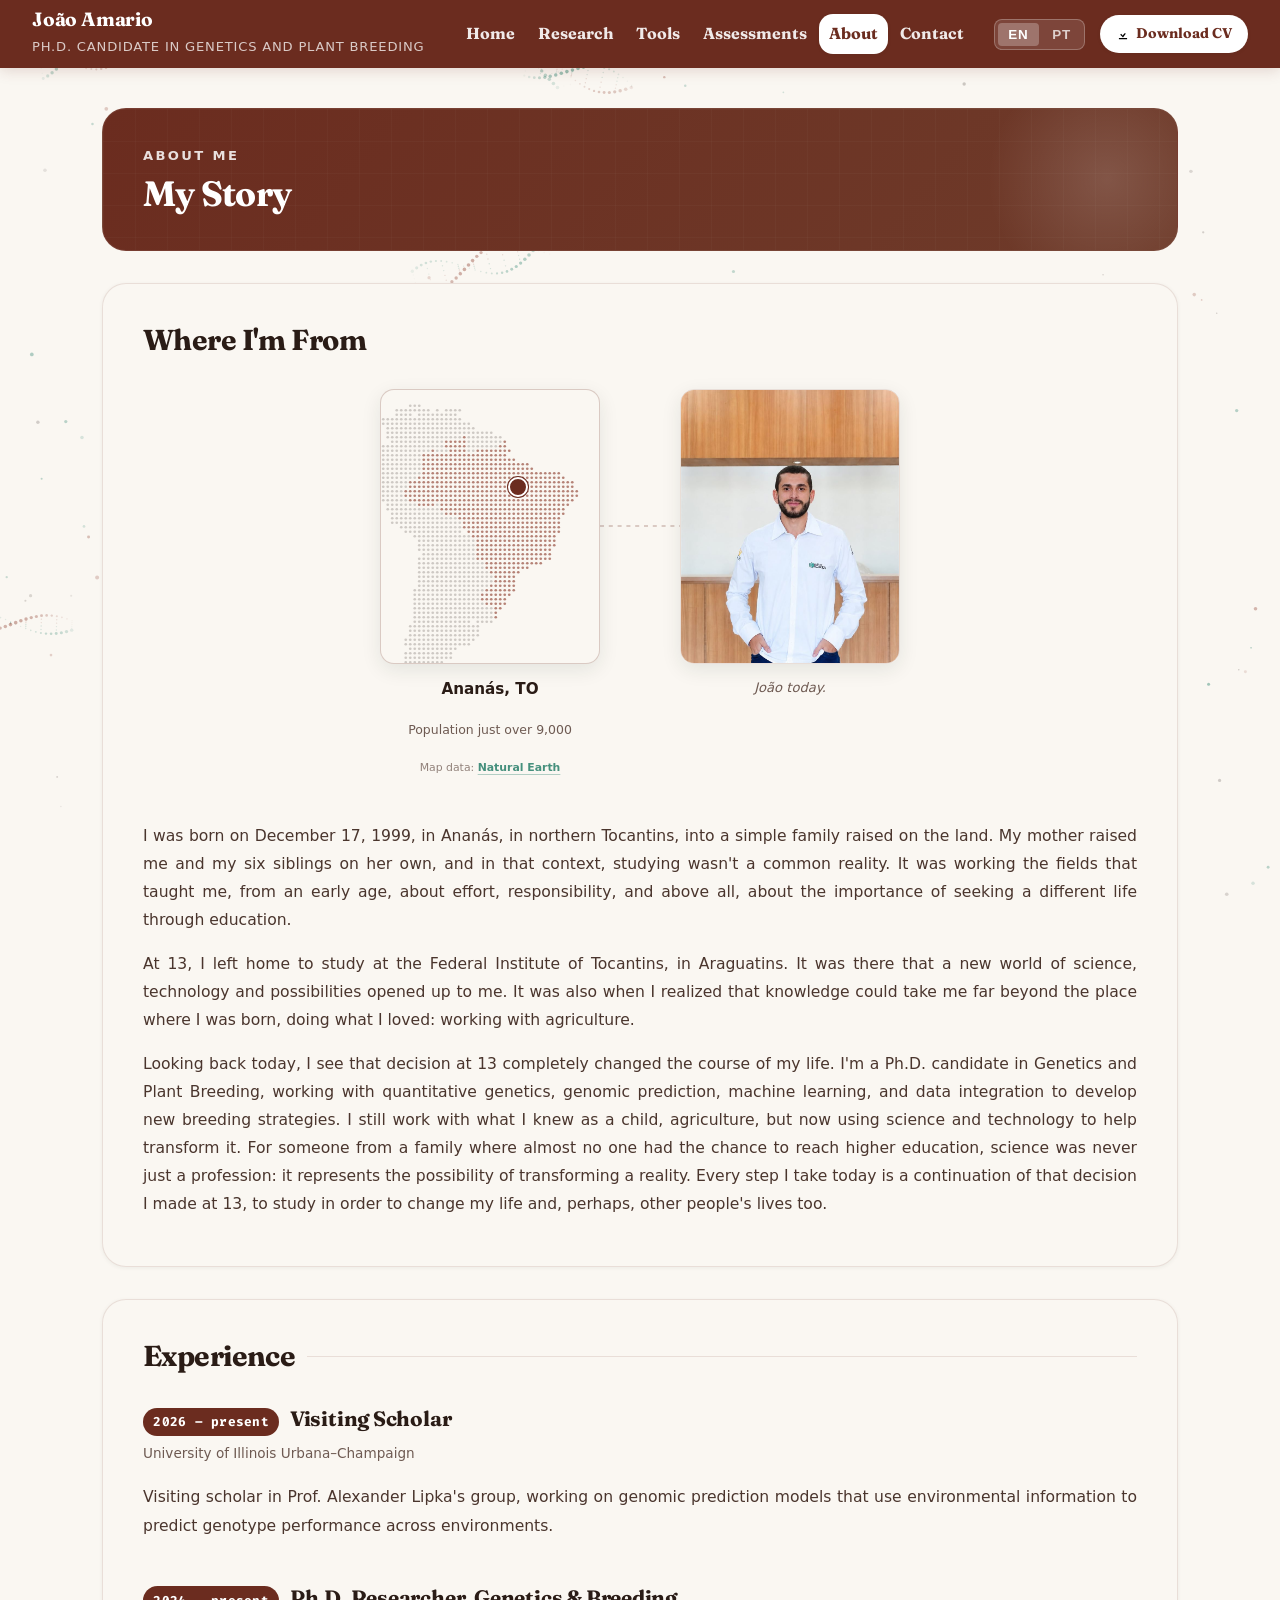
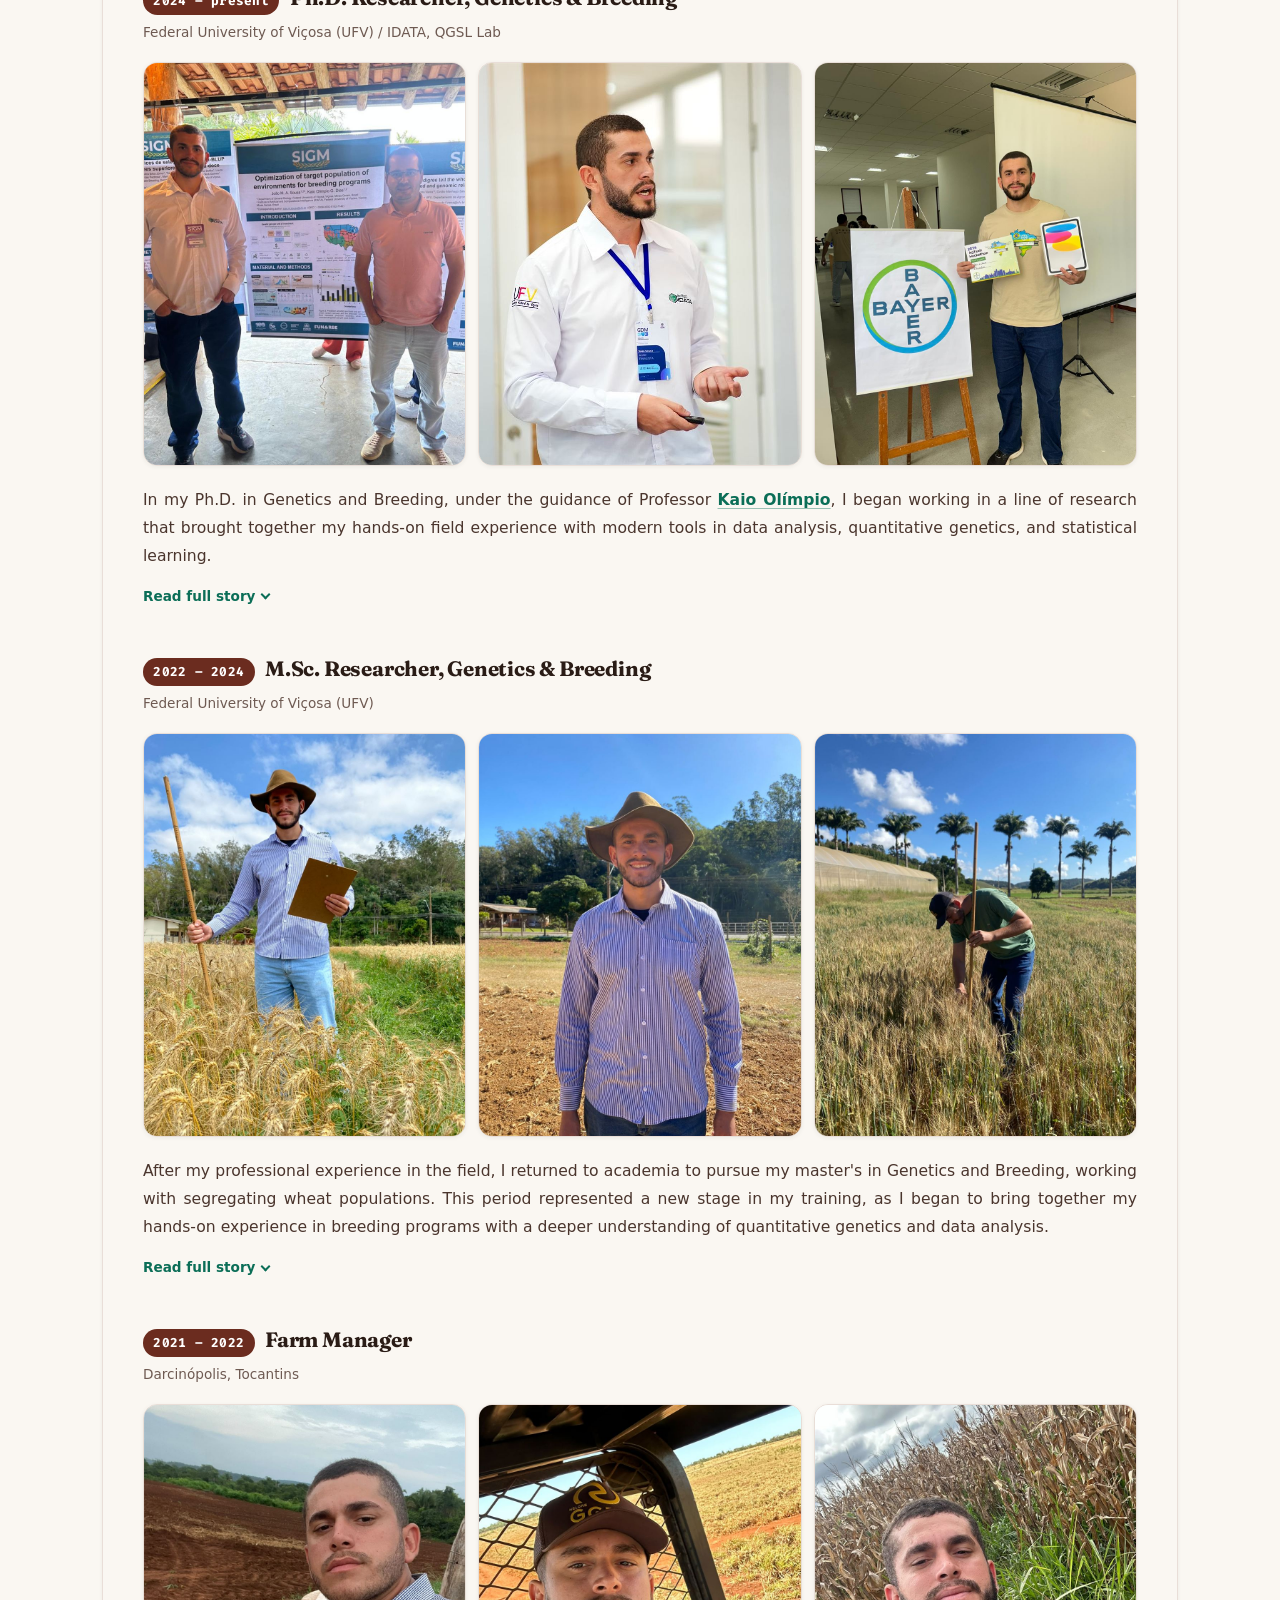
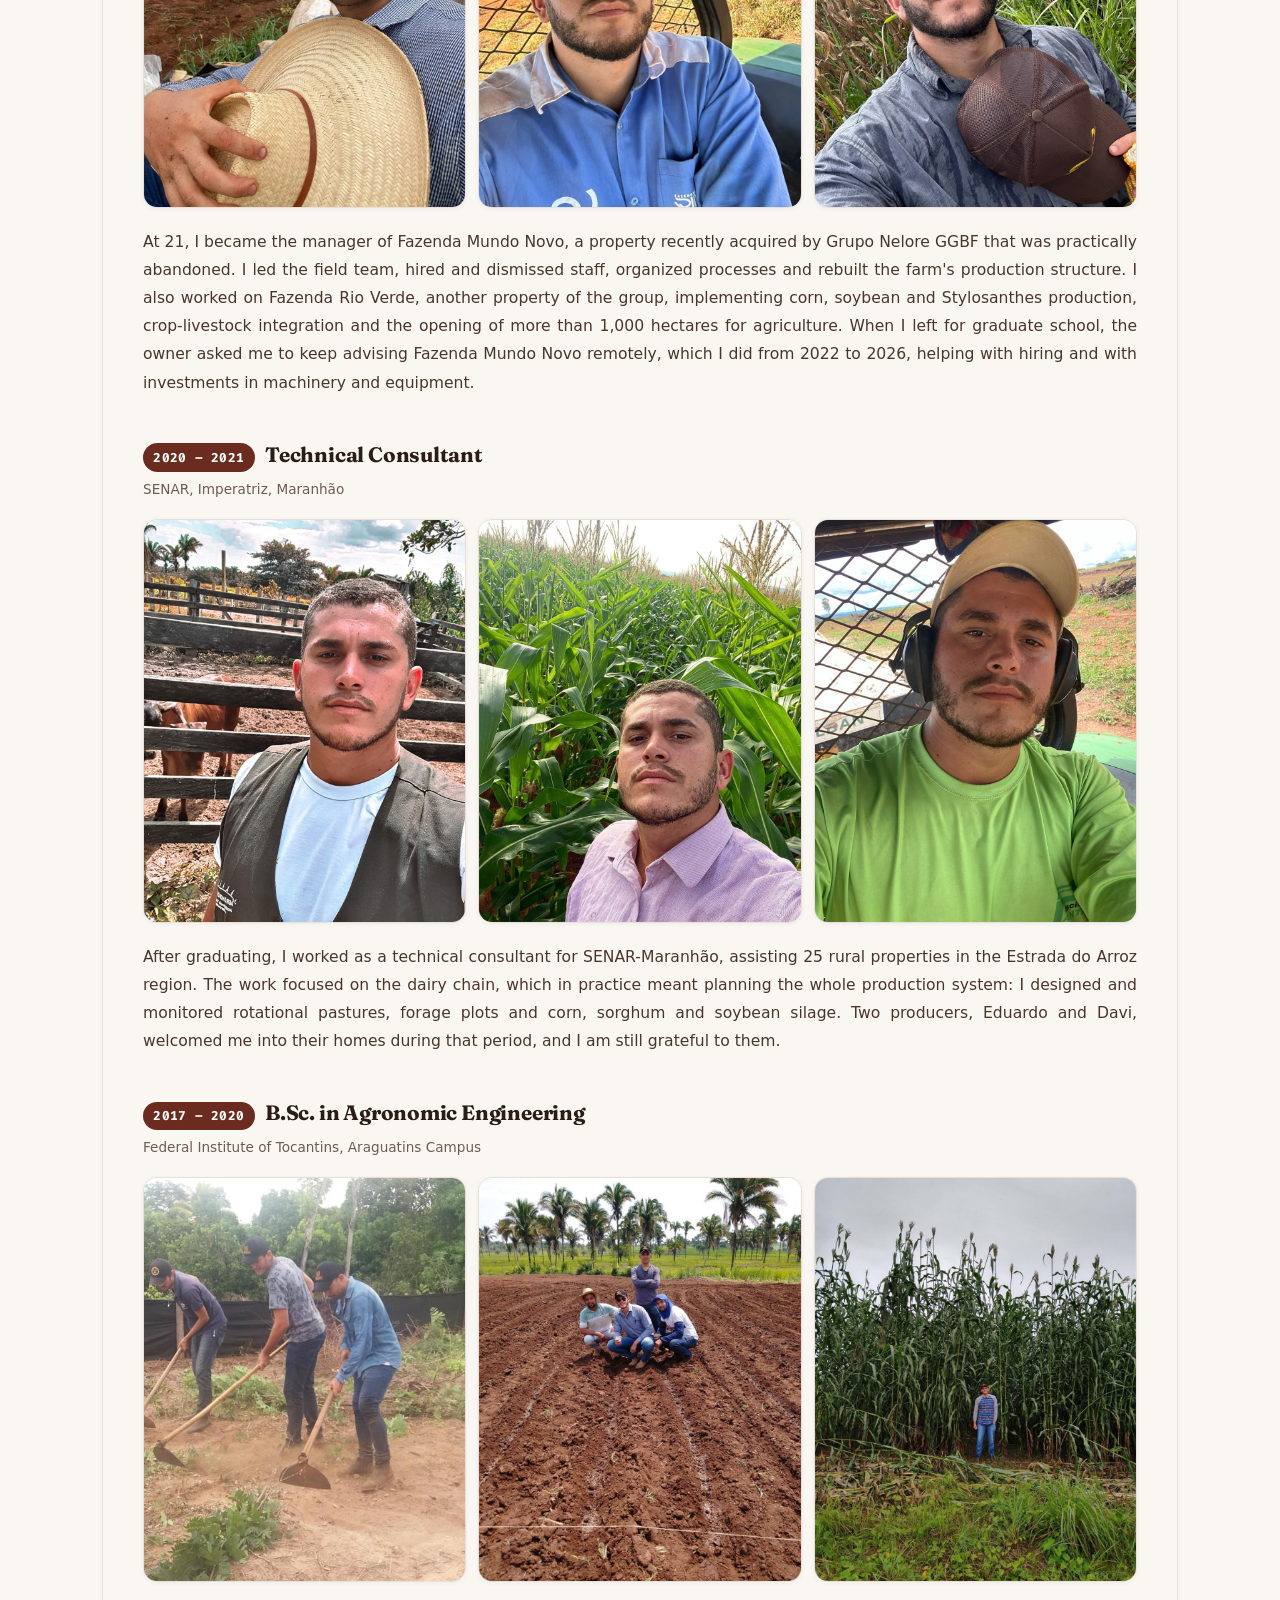
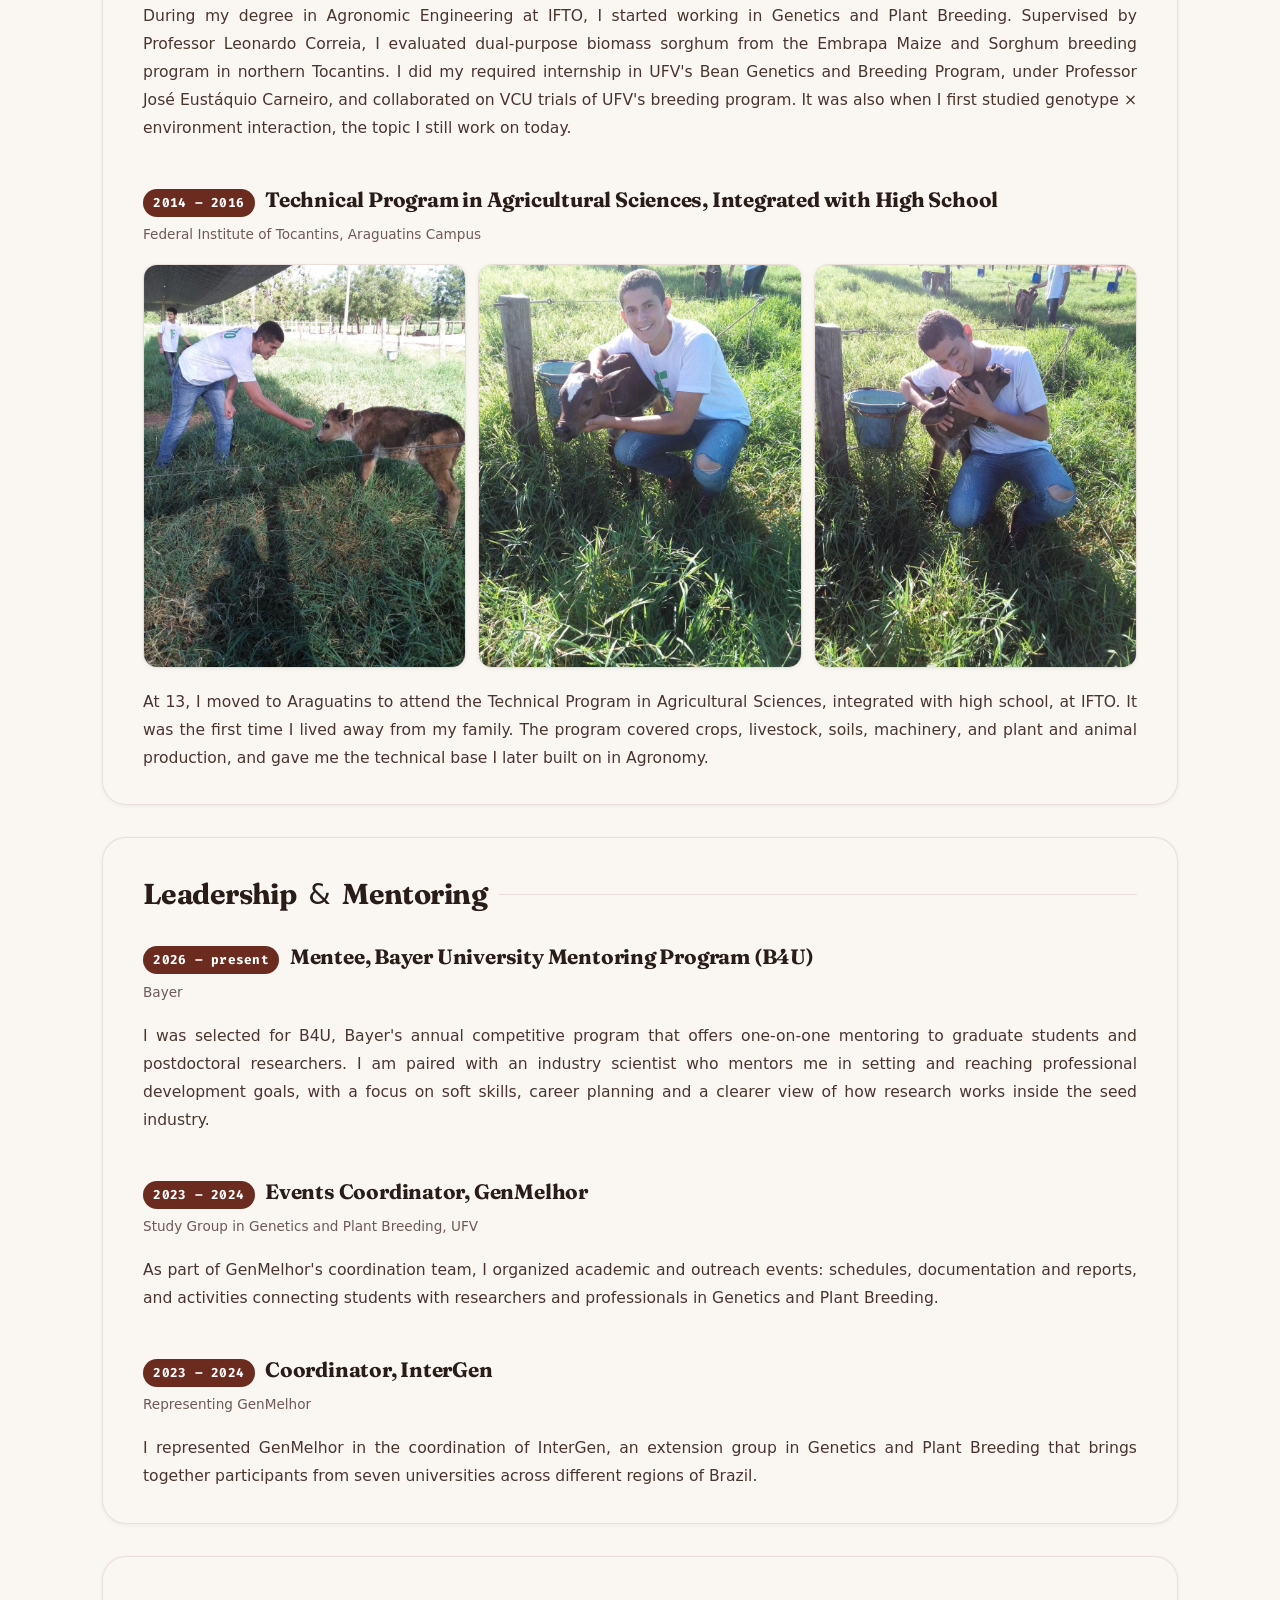
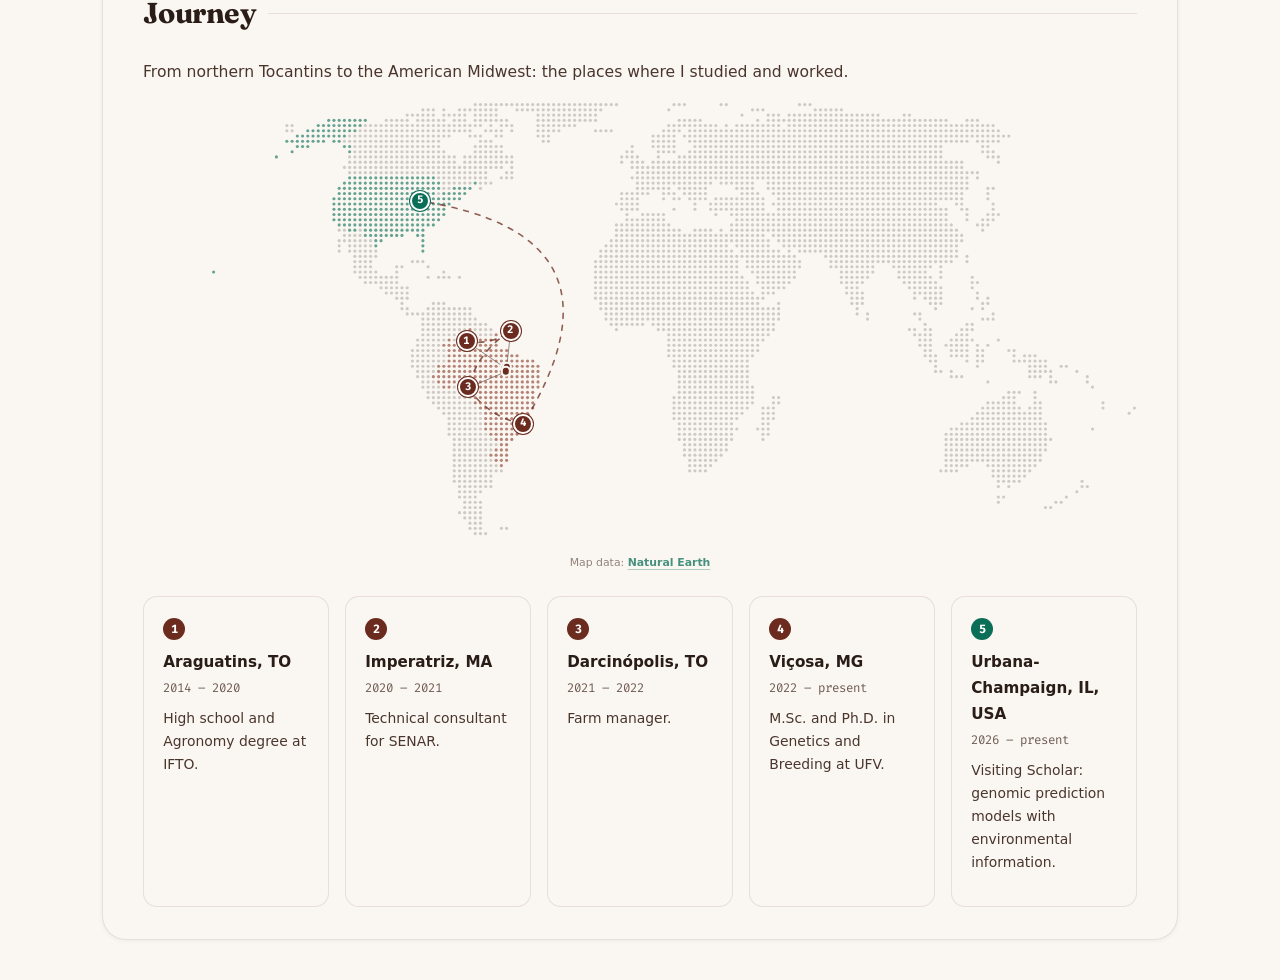
==== commit 4eae363d: "About: restore intro, M.Sc. and Ph.D. texts; other chapters as a single paragraph" ====
--- a/about/index.html
+++ b/about/index.html
@@ -115,14 +115,14 @@
     </div>
 
     <div class="lang-en">
-      <p>I was born on December 17, 1999, in Ananás, in northern Tocantins. My mother raised me and my six siblings on her own, and I grew up working in the fields with my family.</p>
-      <p>At 13, I left home to study at the Federal Institute of Tocantins (IFTO), in Araguatins, where I completed a technical program in agricultural sciences and, later, my degree in Agronomic Engineering.</p>
-      <p>Today I am a Ph.D. candidate in Genetics and Plant Breeding at UFV. I work with quantitative genetics, genomic prediction, mixed models and environmental data to predict how genotypes perform in environments that were not tested.</p>
+      <p>I was born on December 17, 1999, in Ananás, in northern Tocantins, into a simple family raised on the land. My mother raised me and my six siblings on her own, and in that context, studying wasn't a common reality. It was working the fields that taught me, from an early age, about effort, responsibility, and above all, about the importance of seeking a different life through education.</p>
+      <p>At 13, I left home to study at the Federal Institute of Tocantins, in Araguatins. It was there that a new world of science, technology and possibilities opened up to me. It was also when I realized that knowledge could take me far beyond the place where I was born, doing what I loved: working with agriculture.</p>
+      <p>Looking back today, I see that decision at 13 completely changed the course of my life. I'm a Ph.D. candidate in Genetics and Plant Breeding, working with quantitative genetics, genomic prediction, machine learning, and data integration to develop new breeding strategies. I still work with what I knew as a child, agriculture, but now using science and technology to help transform it. For someone from a family where almost no one had the chance to reach higher education, science was never just a profession: it represents the possibility of transforming a reality. Every step I take today is a continuation of that decision I made at 13, to study in order to change my life and, perhaps, other people's lives too.</p>
     </div>
     <div class="lang-pt">
-      <p>Nasci em 17 de dezembro de 1999, em Ananás, no norte do Tocantins. Minha mãe criou sozinha a mim e aos meus seis irmãos, e cresci trabalhando na roça com a minha família.</p>
-      <p>Aos 13 anos, saí de casa para estudar no Instituto Federal do Tocantins (IFTO), em Araguatins, onde fiz o curso técnico em Agropecuária e, depois, a graduação em Engenharia Agronômica.</p>
-      <p>Hoje sou doutorando em Genética e Melhoramento na UFV. Trabalho com genética quantitativa, predição genômica, modelos mistos e dados ambientais para predizer o desempenho de genótipos em ambientes não avaliados.</p>
+      <p>Nasci em 17 de dezembro de 1999, em Ananás, no norte do Tocantins, em uma família simples, criada na roça. Minha mãe criou sozinha a mim e aos meus seis irmãos, e, naquele contexto, estudar não era uma realidade comum. Foi trabalhando no campo que aprendi desde cedo sobre esforço, responsabilidade e, principalmente, sobre a importância de buscar uma vida diferente por meio da educação.</p>
+      <p>Aos 13 anos, saí de casa para estudar no Instituto Federal do Tocantins, em Araguatins. Foi ali que se abriu para mim um novo mundo de ciência, tecnologia e possibilidades. Foi também quando percebi que o conhecimento poderia me levar muito além do lugar onde nasci, fazendo aquilo que eu gostava: trabalhar com o campo.</p>
+      <p>Hoje, olhando para trás, vejo que aquela decisão aos 13 anos mudou completamente a minha trajetória. Sou doutorando em Genética e Melhoramento de Plantas e trabalho com genética quantitativa, predição genômica, aprendizado de máquina e integração de dados para desenvolver novas estratégias de melhoramento. Continuo trabalhando com aquilo que conheci na infância, o campo, mas agora com ciência e tecnologia para ajudar a transformar a agricultura. Para quem vem de uma família onde quase ninguém teve a oportunidade de chegar ao ensino superior, a ciência nunca foi apenas uma profissão: ela representa a possibilidade de transformar uma realidade. Cada passo que dou hoje é uma continuação daquela decisão que tomei aos 13 anos, estudar para mudar a minha vida e, quem sabe, também a de outras pessoas.</p>
     </div>
   </section>
 
@@ -156,12 +156,12 @@
         </div>
 
         <div class="story-chapter-text">
-          <p class="story-teaser">Ph.D. in Genetics and Plant Breeding under Professor <a href="https://scholar.google.com/citations?user=KS9I5bQAAAAJ&amp;hl=en" target="_blank" rel="noopener">Kaio Olímpio</a>. I work on genomic prediction, environmental covariates (enviromics) and mixed models to support genotype selection and cultivar recommendation.</p>
+          <p class="story-teaser">In my Ph.D. in Genetics and Breeding, under the guidance of Professor <a href="https://scholar.google.com/citations?user=KS9I5bQAAAAJ&amp;hl=en" target="_blank" rel="noopener">Kaio Olímpio</a>, I began working in a line of research that brought together my hands-on field experience with modern tools in data analysis, quantitative genetics, and statistical learning.</p>
           <details class="story-more">
             <summary><span class="story-more-closed">Read full story</span><span class="story-more-open">Show less</span></summary>
             <div class="story-more-body">
-              <p>My research models genotype-by-environment interaction with mixed models and integrates environmental covariates into genomic prediction, to predict how genotypes will perform in environments that were not tested. I also lead a partnership project with GDM Seeds on continental-scale soybean data and develop qgtools, a set of R functions for these analyses.</p>
-              <p>During the Ph.D., I won the 3rd GDM Universities Challenge and the UFV–Bayer Hackathon, taught courses on enviromics, and took part in the development of sweet corn populations, from crosses between inbred lines to new base populations.</p>
+              <p>My earlier path, from working the land to my time in breeding programs and production systems, showed me that agriculture's challenges increasingly demanded the integration of biological knowledge, data, and technology. In my Ph.D., I started working with genomic prediction, enviromics, and modeling applied to plant breeding, seeking to develop more efficient strategies for genotype selection and decision-making in breeding programs.</p>
+              <p>During this stage, I also had the opportunity to take part in different projects and challenges that broadened my training as a researcher. I was a winner of the GDM Universities Challenge and the Bayer-UFV Hackathon, experiences that brought academic research closer to the real demands of industry. I also taught courses and training sessions on enviromics, sharing knowledge on integrating environmental data into breeding programs. I also took part in projects developing sweet corn populations, from crosses between lines to opening new populations to explore genetic variability. Today, I see my Ph.D. as the consolidation of my entire path: I still work with the land I knew as a child, but now using science, statistics, and technology to create new tools capable of transforming agriculture.</p>
             </div>
           </details>
         </div>
@@ -181,12 +181,12 @@
         </div>
 
         <div class="story-chapter-text">
-          <p class="story-teaser">After working in the field, I returned to academia for an M.Sc. in Genetics and Plant Breeding at UFV, working with segregating wheat populations.</p>
+          <p class="story-teaser">After my professional experience in the field, I returned to academia to pursue my master's in Genetics and Breeding, working with segregating wheat populations. This period represented a new stage in my training, as I began to bring together my hands-on experience in breeding programs with a deeper understanding of quantitative genetics and data analysis.</p>
           <details class="story-more">
             <summary><span class="story-more-closed">Read full story</span><span class="story-more-open">Show less</span></summary>
             <div class="story-more-body">
-              <p>Each segregating generation showed a different level of genetic variability. I modeled the generation effect in joint analyses, so that populations evaluated in different generations could be analyzed together and selected more accurately. This work was published in Euphytica (2025).</p>
-              <p>The M.Sc. is where I moved from running field trials to developing analytical approaches, which led me to a Ph.D. focused on modeling, prediction and data integration.</p>
+              <p>Working with different segregating generations, I realized that each generation showed different levels of genetic variability, and that this information needed to be properly accounted for in the analyses. Through statistical modeling, I incorporated the generation effect into joint models, making it possible to analyze different generations simultaneously and improve selection capacity within the breeding program.</p>
+              <p>It was during my master's that I began to see the enormous potential of data analysis as a tool to transform the efficiency of breeding programs. The combination of my hands-on experience in the field, following production systems and real agricultural challenges, with the knowledge I gained in quantitative genetics, showed me that I could contribute not just by running experiments, but also by developing and applying new analytical approaches. That realization was decisive in my choice to continue into a Ph.D. focused on modeling, prediction, and data integration, aiming to develop tools that help breeders make better decisions.</p>
             </div>
           </details>
         </div>
@@ -206,14 +206,7 @@
         </div>
 
         <div class="story-chapter-text">
-          <p class="story-teaser">At 21, I became the manager of Fazenda Mundo Novo, a property recently acquired by Grupo Nelore GGBF that was practically abandoned.</p>
-          <details class="story-more">
-            <summary><span class="story-more-closed">Read full story</span><span class="story-more-open">Show less</span></summary>
-            <div class="story-more-body">
-              <p>I led the field team, hired and dismissed staff, organized processes and rebuilt the farm's production structure. I also worked on Fazenda Rio Verde, another property of the group, implementing corn, soybean and Stylosanthes production, crop-livestock integration and the opening of more than 1,000 hectares for agriculture.</p>
-              <p>When I left for graduate school, the owner asked me to keep advising Fazenda Mundo Novo remotely, which I did from 2022 to 2026, helping with hiring and with investments in machinery and equipment.</p>
-            </div>
-          </details>
+          <p>At 21, I became the manager of Fazenda Mundo Novo, a property recently acquired by Grupo Nelore GGBF that was practically abandoned. I led the field team, hired and dismissed staff, organized processes and rebuilt the farm's production structure. I also worked on Fazenda Rio Verde, another property of the group, implementing corn, soybean and Stylosanthes production, crop-livestock integration and the opening of more than 1,000 hectares for agriculture. When I left for graduate school, the owner asked me to keep advising Fazenda Mundo Novo remotely, which I did from 2022 to 2026, helping with hiring and with investments in machinery and equipment.</p>
         </div>
       </div>
 
@@ -231,14 +224,7 @@
         </div>
 
         <div class="story-chapter-text">
-          <p class="story-teaser">After graduating, I worked as a technical consultant for SENAR-Maranhão, assisting 25 rural properties in the Estrada do Arroz region.</p>
-          <details class="story-more">
-            <summary><span class="story-more-closed">Read full story</span><span class="story-more-open">Show less</span></summary>
-            <div class="story-more-body">
-              <p>The work focused on the dairy chain, which in practice meant planning the whole production system: I designed and monitored rotational pastures, forage plots and corn, sorghum and soybean silage.</p>
-              <p>Two producers, Eduardo and Davi, welcomed me into their homes during that period, and I am still grateful to them.</p>
-            </div>
-          </details>
+          <p>After graduating, I worked as a technical consultant for SENAR-Maranhão, assisting 25 rural properties in the Estrada do Arroz region. The work focused on the dairy chain, which in practice meant planning the whole production system: I designed and monitored rotational pastures, forage plots and corn, sorghum and soybean silage. Two producers, Eduardo and Davi, welcomed me into their homes during that period, and I am still grateful to them.</p>
         </div>
       </div>
 
@@ -256,14 +242,7 @@
         </div>
 
         <div class="story-chapter-text">
-          <p class="story-teaser">During my degree in Agronomic Engineering at IFTO, I started working in Genetics and Plant Breeding.</p>
-          <details class="story-more">
-            <summary><span class="story-more-closed">Read full story</span><span class="story-more-open">Show less</span></summary>
-            <div class="story-more-body">
-              <p>Supervised by Professor Leonardo Correia, I evaluated dual-purpose biomass sorghum from the Embrapa Maize and Sorghum breeding program in northern Tocantins. I did my required internship in UFV's Bean Genetics and Breeding Program, under Professor José Eustáquio Carneiro, and collaborated on VCU trials of UFV's breeding program.</p>
-              <p>It was also when I first studied genotype &times; environment interaction, the topic I still work on today.</p>
-            </div>
-          </details>
+          <p>During my degree in Agronomic Engineering at IFTO, I started working in Genetics and Plant Breeding. Supervised by Professor Leonardo Correia, I evaluated dual-purpose biomass sorghum from the Embrapa Maize and Sorghum breeding program in northern Tocantins. I did my required internship in UFV's Bean Genetics and Breeding Program, under Professor José Eustáquio Carneiro, and collaborated on VCU trials of UFV's breeding program. It was also when I first studied genotype &times; environment interaction, the topic I still work on today.</p>
         </div>
       </div>
 
@@ -281,13 +260,7 @@
         </div>
 
         <div class="story-chapter-text">
-          <p class="story-teaser">At 13, I moved to Araguatins to attend the Technical Program in Agricultural Sciences, integrated with high school, at IFTO. It was the first time I lived away from my family.</p>
-          <details class="story-more">
-            <summary><span class="story-more-closed">Read full story</span><span class="story-more-open">Show less</span></summary>
-            <div class="story-more-body">
-              <p>The program covered crops, livestock, soils, machinery, and plant and animal production, and gave me the technical base I later built on in Agronomy.</p>
-            </div>
-          </details>
+          <p>At 13, I moved to Araguatins to attend the Technical Program in Agricultural Sciences, integrated with high school, at IFTO. It was the first time I lived away from my family. The program covered crops, livestock, soils, machinery, and plant and animal production, and gave me the technical base I later built on in Agronomy.</p>
         </div>
       </div>
     </section>
@@ -407,12 +380,12 @@
         </div>
 
         <div class="story-chapter-text">
-          <p class="story-teaser">Doutorado em Genética e Melhoramento sob orientação do professor <a href="https://scholar.google.com/citations?user=KS9I5bQAAAAJ&amp;hl=en" target="_blank" rel="noopener">Kaio Olímpio</a>. Trabalho com predição genômica, covariáveis ambientais (enviromics) e modelos mistos para apoiar a seleção de genótipos e a recomendação de cultivares.</p>
+          <p class="story-teaser">No doutorado em Genética e Melhoramento, sob orientação do professor <a href="https://scholar.google.com/citations?user=KS9I5bQAAAAJ&amp;hl=en" target="_blank" rel="noopener">Kaio Olímpio</a>, passei a trabalhar em uma linha que unia minha experiência prática no campo com ferramentas modernas de análise de dados, genética quantitativa e aprendizado estatístico.</p>
           <details class="story-more">
             <summary><span class="story-more-closed">Ver texto completo</span><span class="story-more-open">Mostrar menos</span></summary>
             <div class="story-more-body">
-              <p>Minha pesquisa modela a interação genótipos × ambientes com modelos mistos e integra covariáveis ambientais à predição genômica, para predizer o desempenho de genótipos em ambientes não avaliados. Também lidero um projeto em parceria com a GDM Seeds com dados de soja em escala continental e desenvolvo o qgtools, conjunto de funções em R para essas análises.</p>
-              <p>Durante o doutorado, venci o 3º GDM Universities Challenge e o Hackathon UFV–Bayer, ministrei cursos sobre enviromics e participei do desenvolvimento de populações de milho doce, dos cruzamentos entre linhagens à formação de novas populações.</p>
+              <p>Minha trajetória anterior, desde o trabalho na roça até a atuação em programas de melhoramento e sistemas produtivos, me mostrou que os desafios da agricultura exigiam cada vez mais a integração entre conhecimento biológico, dados e tecnologia. No doutorado, comecei a atuar com predição genômica, enviromics e modelagem aplicada ao melhoramento de plantas, buscando desenvolver estratégias mais eficientes para a seleção de genótipos e tomada de decisão em programas de melhoramento.</p>
+              <p>Durante essa etapa, também tive a oportunidade de participar de diferentes projetos e desafios que ampliaram minha formação como pesquisador. Fui vencedor do Desafio GDM Universidades e do Hackathon Bayer-UFV, experiências que aproximaram a pesquisa acadêmica das demandas reais da indústria. Também ministrei cursos e treinamentos sobre enviromics, compartilhando conhecimentos sobre a integração de dados ambientais aos programas de melhoramento. Além disso, participei de projetos envolvendo o desenvolvimento de populações de milho doce, desde cruzamentos entre linhagens até a abertura de novas populações para exploração de variabilidade genética. Hoje, vejo o doutorado como a consolidação de toda a minha trajetória: continuo trabalhando com o campo que conheci na infância, mas agora utilizando ciência, estatística e tecnologia para criar novas ferramentas capazes de transformar a agricultura.</p>
             </div>
           </details>
         </div>
@@ -432,12 +405,12 @@
         </div>
 
         <div class="story-chapter-text">
-          <p class="story-teaser">Depois de trabalhar no campo, voltei à academia para o mestrado em Genética e Melhoramento na UFV, com populações segregantes de trigo.</p>
+          <p class="story-teaser">Após minha experiência profissional no campo, retornei à academia para realizar o mestrado em Genética e Melhoramento, trabalhando com populações segregantes de trigo. Esse período representou uma nova etapa da minha formação, pois comecei a unir minha experiência prática em programas de melhoramento com uma visão mais aprofundada de genética quantitativa e análise de dados.</p>
           <details class="story-more">
             <summary><span class="story-more-closed">Ver texto completo</span><span class="story-more-open">Mostrar menos</span></summary>
             <div class="story-more-body">
-              <p>Cada geração segregante apresentava um nível diferente de variabilidade genética. Modelei o efeito de geração em análises conjuntas, para que populações avaliadas em gerações diferentes pudessem ser analisadas juntas e selecionadas com mais acurácia. O trabalho foi publicado na Euphytica (2025).</p>
-              <p>Foi no mestrado que passei de conduzir experimentos a desenvolver abordagens analíticas, o que me levou a um doutorado focado em modelagem, predição e integração de dados.</p>
+              <p>Trabalhando com diferentes gerações segregantes, percebi que cada geração apresentava diferentes níveis de variabilidade genética e que essa informação precisava ser considerada de forma adequada nas análises. Por meio da modelagem estatística, incorporei o efeito de geração em modelos conjuntos, permitindo analisar diferentes gerações simultaneamente e melhorar a capacidade de seleção dentro do programa de melhoramento.</p>
+              <p>Foi durante o mestrado que comecei a perceber o enorme potencial da análise de dados como ferramenta para transformar a eficiência dos programas de melhoramento. A combinação entre minha vivência no campo, acompanhando sistemas produtivos e desafios reais da agricultura, e o conhecimento adquirido em genética quantitativa mostrou que eu poderia contribuir não apenas conduzindo experimentos, mas também desenvolvendo e aplicando novas abordagens analíticas. Essa percepção foi decisiva para minha escolha de seguir no doutorado em uma linha mais voltada à modelagem, predição e integração de dados, buscando desenvolver ferramentas que auxiliem os melhoristas na tomada de decisão.</p>
             </div>
           </details>
         </div>
@@ -457,14 +430,7 @@
         </div>
 
         <div class="story-chapter-text">
-          <p class="story-teaser">Aos 21 anos, assumi a gerência da Fazenda Mundo Novo, propriedade recém-adquirida pelo Grupo Nelore GGBF que estava praticamente abandonada.</p>
-          <details class="story-more">
-            <summary><span class="story-more-closed">Ver texto completo</span><span class="story-more-open">Mostrar menos</span></summary>
-            <div class="story-more-body">
-              <p>Liderei a equipe de campo, contratei e desliguei colaboradores, organizei processos e reconstruí a estrutura produtiva da fazenda. Também atuei na Fazenda Rio Verde, outra propriedade do grupo, na implantação de milho, soja e estilosantes, integração lavoura-pecuária e abertura de mais de 1.000 hectares para produção agrícola.</p>
-              <p>Quando saí para a pós-graduação, o proprietário me pediu para continuar acompanhando a Fazenda Mundo Novo à distância, o que fiz de 2022 a 2026, ajudando em contratações e em investimentos em máquinas e implementos.</p>
-            </div>
-          </details>
+          <p>Aos 21 anos, assumi a gerência da Fazenda Mundo Novo, propriedade recém-adquirida pelo Grupo Nelore GGBF que estava praticamente abandonada. Liderei a equipe de campo, contratei e desliguei colaboradores, organizei processos e reconstruí a estrutura produtiva da fazenda. Também atuei na Fazenda Rio Verde, outra propriedade do grupo, na implantação de milho, soja e estilosantes, integração lavoura-pecuária e abertura de mais de 1.000 hectares para produção agrícola. Quando saí para a pós-graduação, o proprietário me pediu para continuar acompanhando a Fazenda Mundo Novo à distância, o que fiz de 2022 a 2026, ajudando em contratações e em investimentos em máquinas e implementos.</p>
         </div>
       </div>
 
@@ -482,14 +448,7 @@
         </div>
 
         <div class="story-chapter-text">
-          <p class="story-teaser">Depois da graduação, trabalhei como consultor técnico pelo SENAR-Maranhão, atendendo 25 propriedades rurais na região da Estrada do Arroz.</p>
-          <details class="story-more">
-            <summary><span class="story-more-closed">Ver texto completo</span><span class="story-more-open">Mostrar menos</span></summary>
-            <div class="story-more-body">
-              <p>O trabalho era voltado à cadeia do leite, o que na prática significava planejar todo o sistema de produção: elaborei e acompanhei projetos de pastagens rotacionadas, capineiras e silagens de milho, sorgo e soja.</p>
-              <p>Dois produtores, Eduardo e Davi, me receberam em suas casas durante esse período, e sou grato a eles até hoje.</p>
-            </div>
-          </details>
+          <p>Depois da graduação, trabalhei como consultor técnico pelo SENAR-Maranhão, atendendo 25 propriedades rurais na região da Estrada do Arroz. O trabalho era voltado à cadeia do leite, o que na prática significava planejar todo o sistema de produção: elaborei e acompanhei projetos de pastagens rotacionadas, capineiras e silagens de milho, sorgo e soja. Dois produtores, Eduardo e Davi, me receberam em suas casas durante esse período, e sou grato a eles até hoje.</p>
         </div>
       </div>
 
@@ -507,14 +466,7 @@
         </div>
 
         <div class="story-chapter-text">
-          <p class="story-teaser">Na graduação em Engenharia Agronômica no IFTO, comecei a trabalhar com Genética e Melhoramento de Plantas.</p>
-          <details class="story-more">
-            <summary><span class="story-more-closed">Ver texto completo</span><span class="story-more-open">Mostrar menos</span></summary>
-            <div class="story-more-body">
-              <p>Sob orientação do professor Leonardo Correia, avaliei sorgo biomassa de dupla aptidão do programa de melhoramento da Embrapa Milho e Sorgo no norte do Tocantins. Fiz meu estágio obrigatório no Programa de Genética e Melhoramento de Feijão da UFV, com o professor José Eustáquio Carneiro, e colaborei em ensaios de VCU do programa de melhoramento da UFV.</p>
-              <p>Foi também quando estudei pela primeira vez a interação genótipos &times; ambientes, tema com que trabalho até hoje.</p>
-            </div>
-          </details>
+          <p>Na graduação em Engenharia Agronômica no IFTO, comecei a trabalhar com Genética e Melhoramento de Plantas. Sob orientação do professor Leonardo Correia, avaliei sorgo biomassa de dupla aptidão do programa de melhoramento da Embrapa Milho e Sorgo no norte do Tocantins. Fiz meu estágio obrigatório no Programa de Genética e Melhoramento de Feijão da UFV, com o professor José Eustáquio Carneiro, e colaborei em ensaios de VCU do programa de melhoramento da UFV. Foi também quando estudei pela primeira vez a interação genótipos &times; ambientes, tema com que trabalho até hoje.</p>
         </div>
       </div>
 
@@ -532,13 +484,7 @@
         </div>
 
         <div class="story-chapter-text">
-          <p class="story-teaser">Aos 13 anos, me mudei para Araguatins para cursar o Técnico em Agropecuária integrado ao Ensino Médio no IFTO. Foi a primeira vez que morei longe da minha família.</p>
-          <details class="story-more">
-            <summary><span class="story-more-closed">Ver texto completo</span><span class="story-more-open">Mostrar menos</span></summary>
-            <div class="story-more-body">
-              <p>O curso abrangia agricultura, pecuária, solos, máquinas e produção vegetal e animal, e me deu a base técnica que desenvolvi depois na Agronomia.</p>
-            </div>
-          </details>
+          <p>Aos 13 anos, me mudei para Araguatins para cursar o Técnico em Agropecuária integrado ao Ensino Médio no IFTO. Foi a primeira vez que morei longe da minha família. O curso abrangia agricultura, pecuária, solos, máquinas e produção vegetal e animal, e me deu a base técnica que desenvolvi depois na Agronomia.</p>
         </div>
       </div>
     </section>
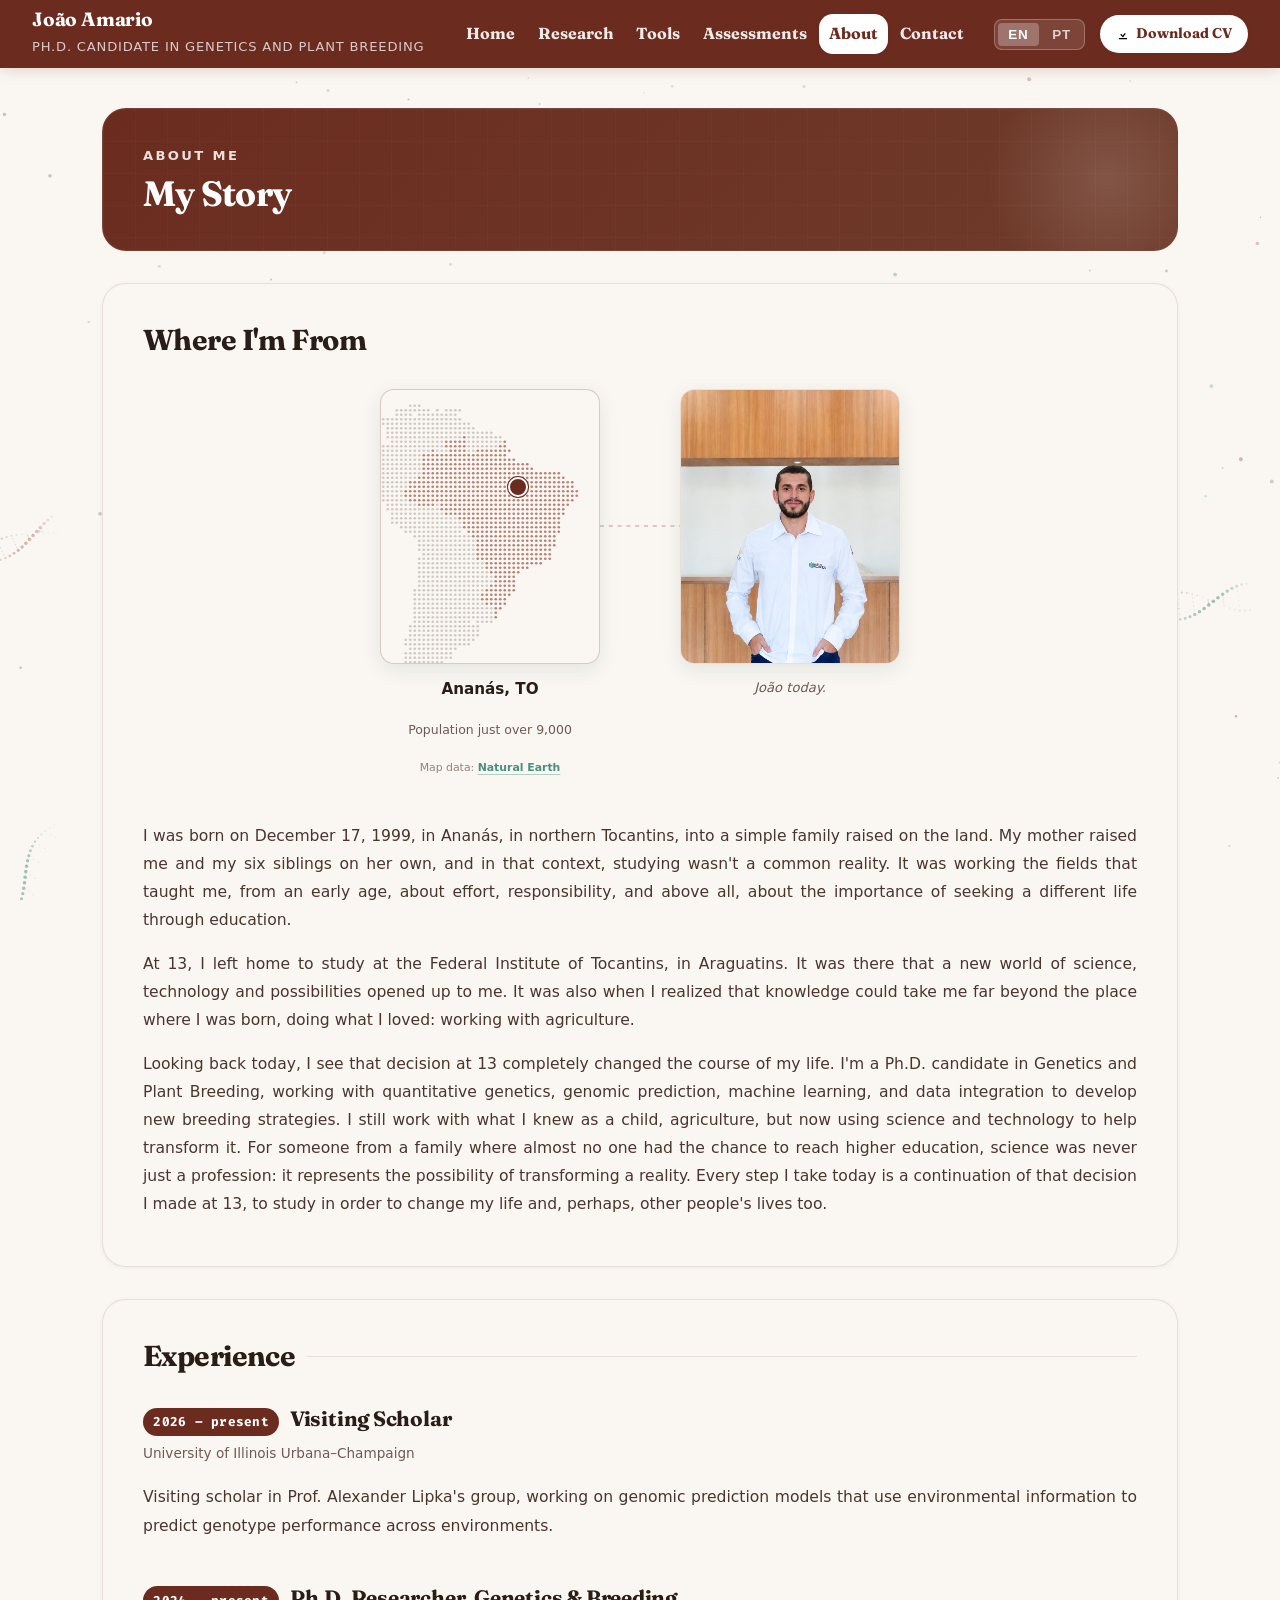
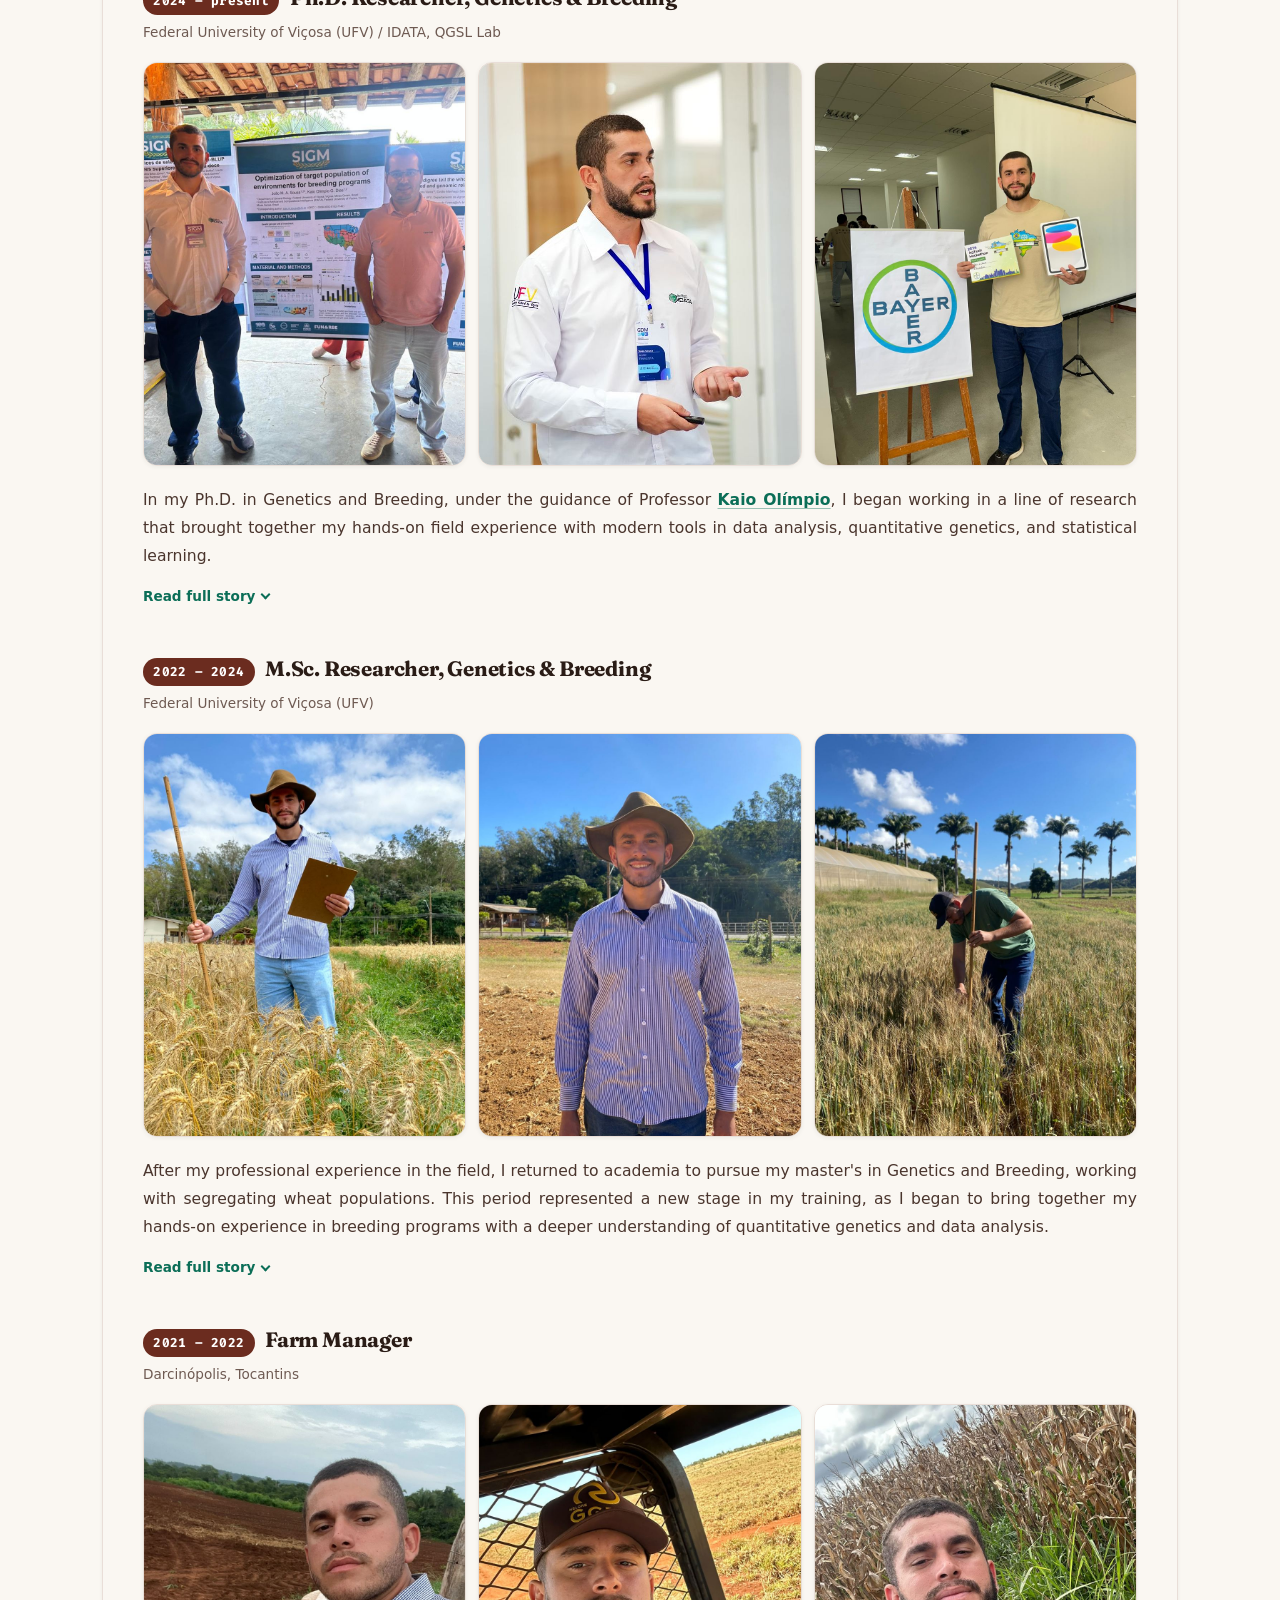
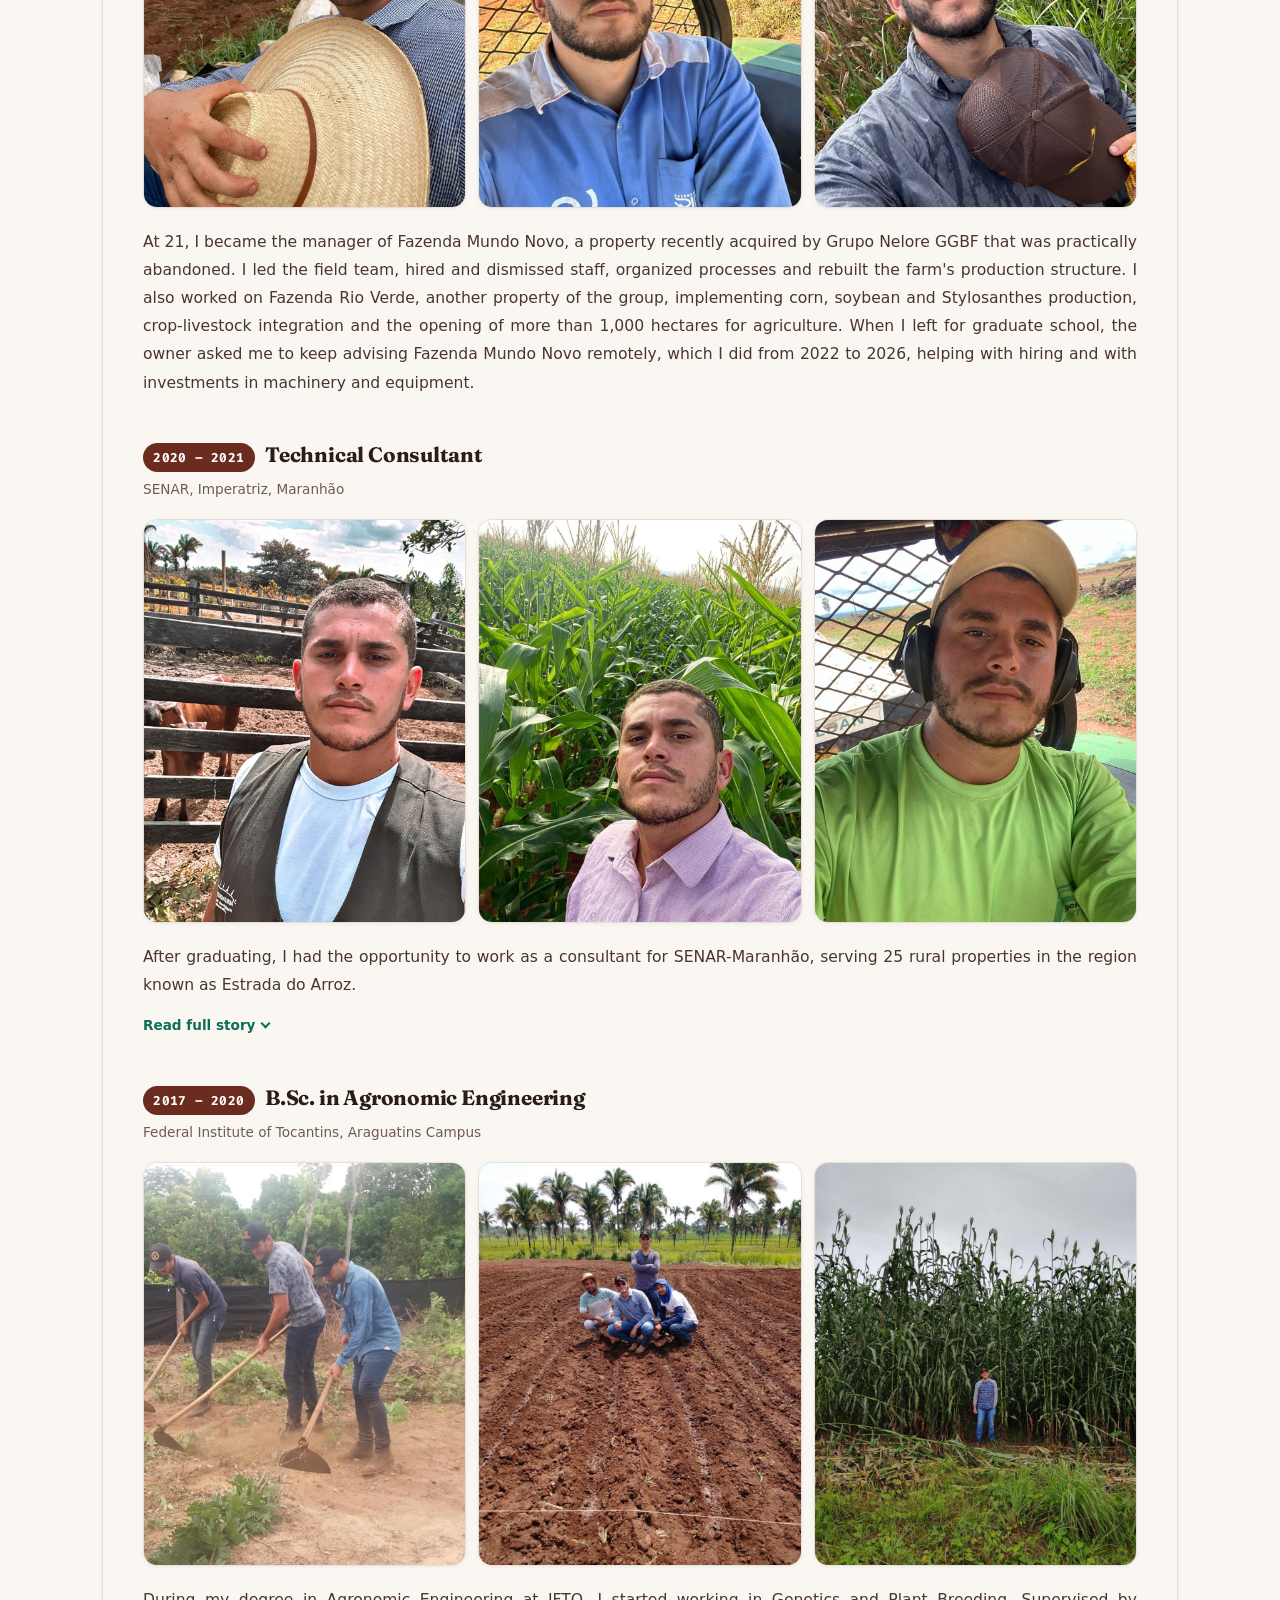
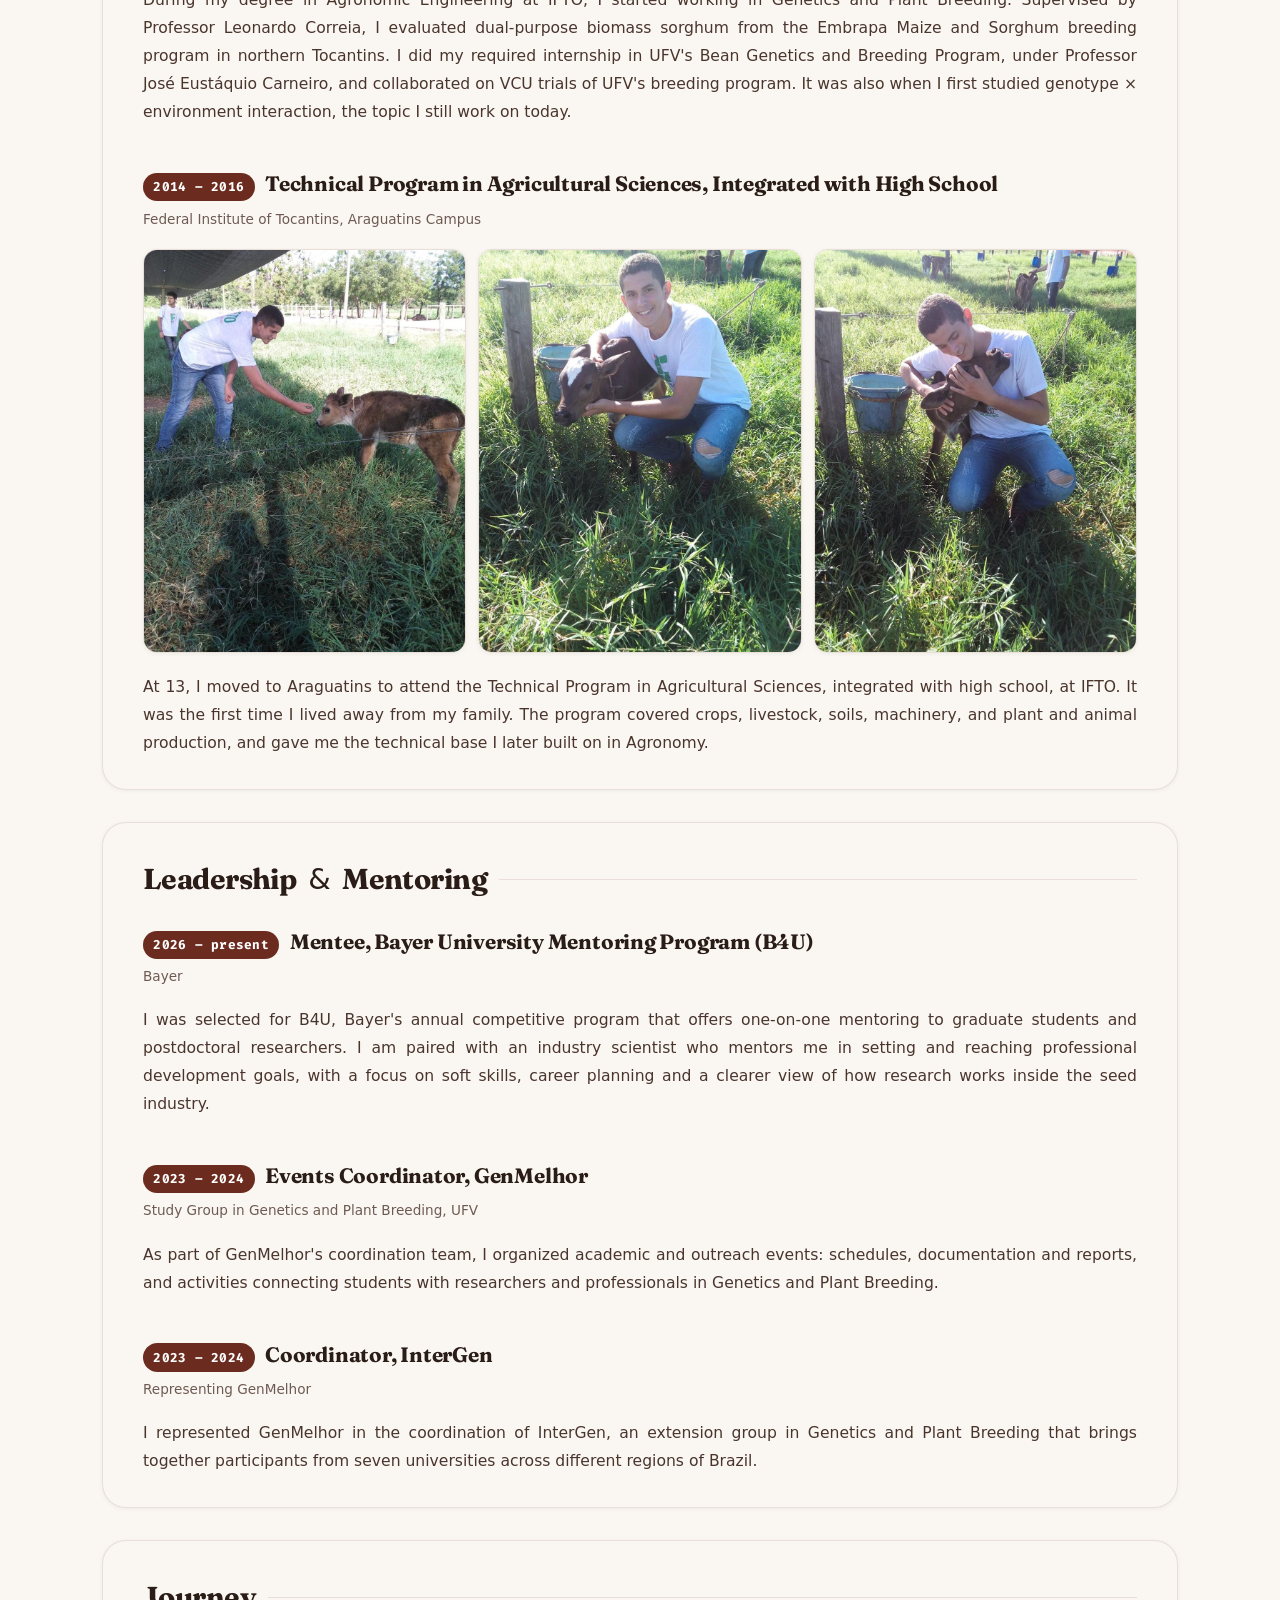
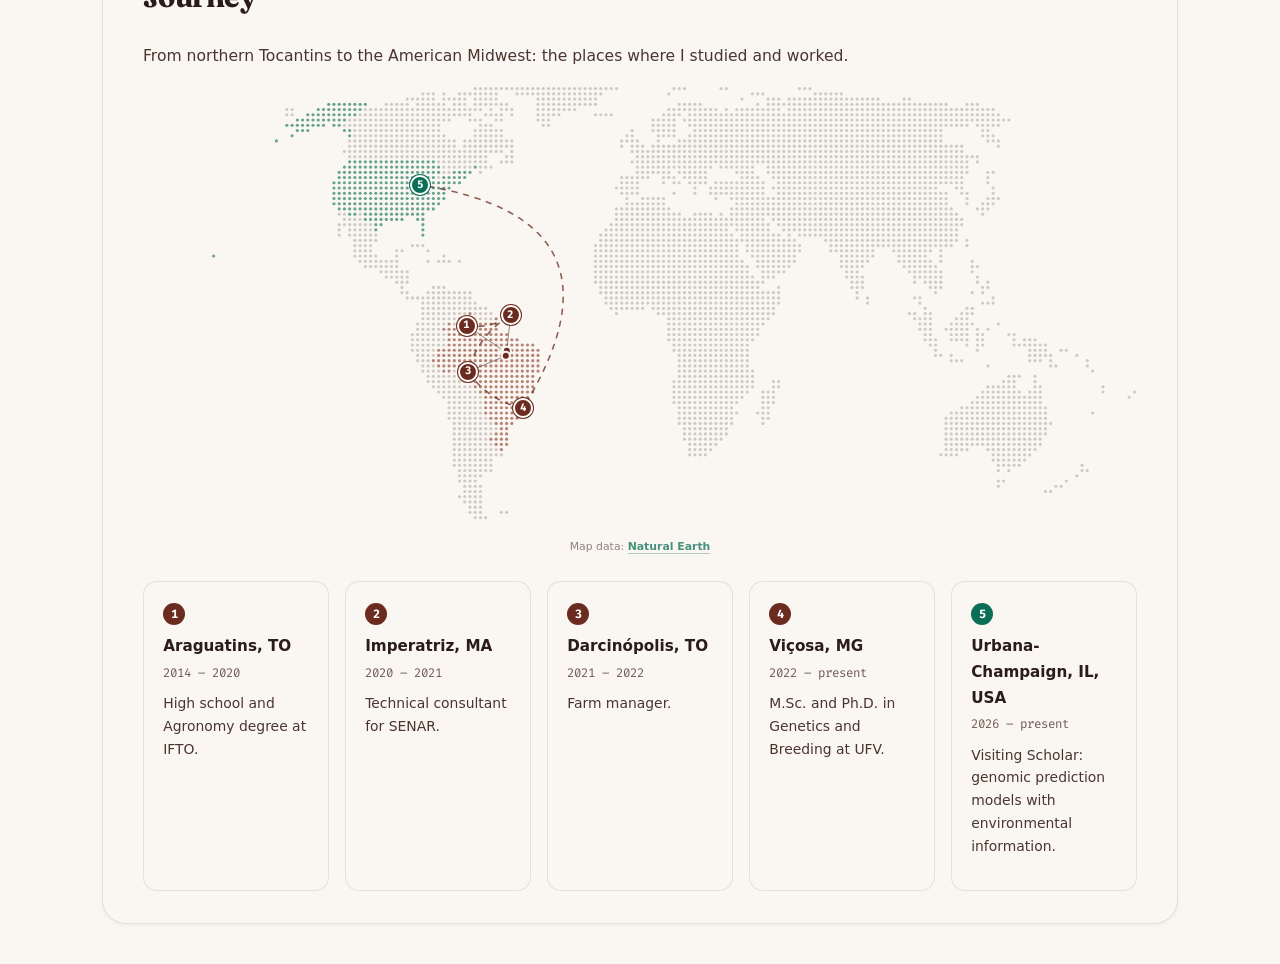
==== commit 062f39b0: "About: restore the original Technical Consultant (SENAR) text Co-Authored-By: Claude Opus 5.5 <norep" ====
--- a/about/index.html
+++ b/about/index.html
@@ -224,7 +224,14 @@
         </div>
 
         <div class="story-chapter-text">
-          <p>After graduating, I worked as a technical consultant for SENAR-Maranhão, assisting 25 rural properties in the Estrada do Arroz region. The work focused on the dairy chain, which in practice meant planning the whole production system: I designed and monitored rotational pastures, forage plots and corn, sorghum and soybean silage. Two producers, Eduardo and Davi, welcomed me into their homes during that period, and I am still grateful to them.</p>
+          <p class="story-teaser">After graduating, I had the opportunity to work as a consultant for SENAR-Maranhão, serving 25 rural properties in the region known as Estrada do Arroz.</p>
+          <details class="story-more">
+            <summary><span class="story-more-closed">Read full story</span><span class="story-more-open">Show less</span></summary>
+            <div class="story-more-body">
+              <p>My work was tied to the dairy chain, but this experience showed me that milk production depended on much broader planning: before producing milk, it was necessary to produce quality feed and structure the whole production system. During this period, I took part in designing and monitoring projects for rotational pastures, forage plots, and silage production of corn, sorghum, and soybean. It was a fundamental phase in my training as an agronomist, since I developed the ability to integrate different areas of knowledge and understand the rural property as a complete system.</p>
+              <p>Beyond the technical learning, this experience taught me the value of human relationships in the field. The 25 producers I worked with contributed a great deal to my training, but two people marked this journey especially: Eduardo and Davi. They opened the doors of their homes to welcome me, and often I wasn't just a consultant, but part of the family. Living alongside them, sharing their routine, and experiencing the reality of each property gave me an experience that went far beyond technical assistance. During that period, Maranhão became a place where I had not just a job, but also two families who took me in and became part of my journey.</p>
+            </div>
+          </details>
         </div>
       </div>
 
@@ -448,7 +455,14 @@
         </div>
 
         <div class="story-chapter-text">
-          <p>Depois da graduação, trabalhei como consultor técnico pelo SENAR-Maranhão, atendendo 25 propriedades rurais na região da Estrada do Arroz. O trabalho era voltado à cadeia do leite, o que na prática significava planejar todo o sistema de produção: elaborei e acompanhei projetos de pastagens rotacionadas, capineiras e silagens de milho, sorgo e soja. Dois produtores, Eduardo e Davi, me receberam em suas casas durante esse período, e sou grato a eles até hoje.</p>
+          <p class="story-teaser">Após a graduação, tive a oportunidade de atuar como consultor pelo SENAR-Maranhão, atendendo 25 propriedades rurais na região conhecida como Estrada do Arroz.</p>
+          <details class="story-more">
+            <summary><span class="story-more-closed">Ver texto completo</span><span class="story-more-open">Mostrar menos</span></summary>
+            <div class="story-more-body">
+              <p>Meu trabalho estava ligado à cadeia do leite, mas essa experiência me mostrou que a produção leiteira dependia de um planejamento muito mais amplo: antes de produzir leite, era necessário produzir alimento de qualidade e estruturar todo o sistema de produção. Nesse período, participei da elaboração e acompanhamento de projetos de pastagens rotacionadas, capineiras e produção de silagens de milho, sorgo e soja. Foi uma fase fundamental para minha formação como agrônomo, pois desenvolvi a capacidade de integrar diferentes áreas do conhecimento e entender a propriedade rural como um sistema completo.</p>
+              <p>Além do aprendizado técnico, essa experiência me ensinou o valor das relações humanas no campo. Os 25 produtores com quem trabalhei contribuíram muito para minha formação, mas duas pessoas marcaram especialmente essa jornada: Eduardo e Davi. Eles abriram as portas de suas casas para me receber, e muitas vezes eu não era apenas um consultor, mas parte da família. Conviver com eles, compartilhar a rotina e viver a realidade de cada propriedade me proporcionou uma experiência que foi muito além da assistência técnica. Durante aquele período, o Maranhão se tornou um lugar onde eu não tinha apenas trabalho, mas também duas famílias que me acolheram e fizeram parte da minha trajetória.</p>
+            </div>
+          </details>
         </div>
       </div>
 
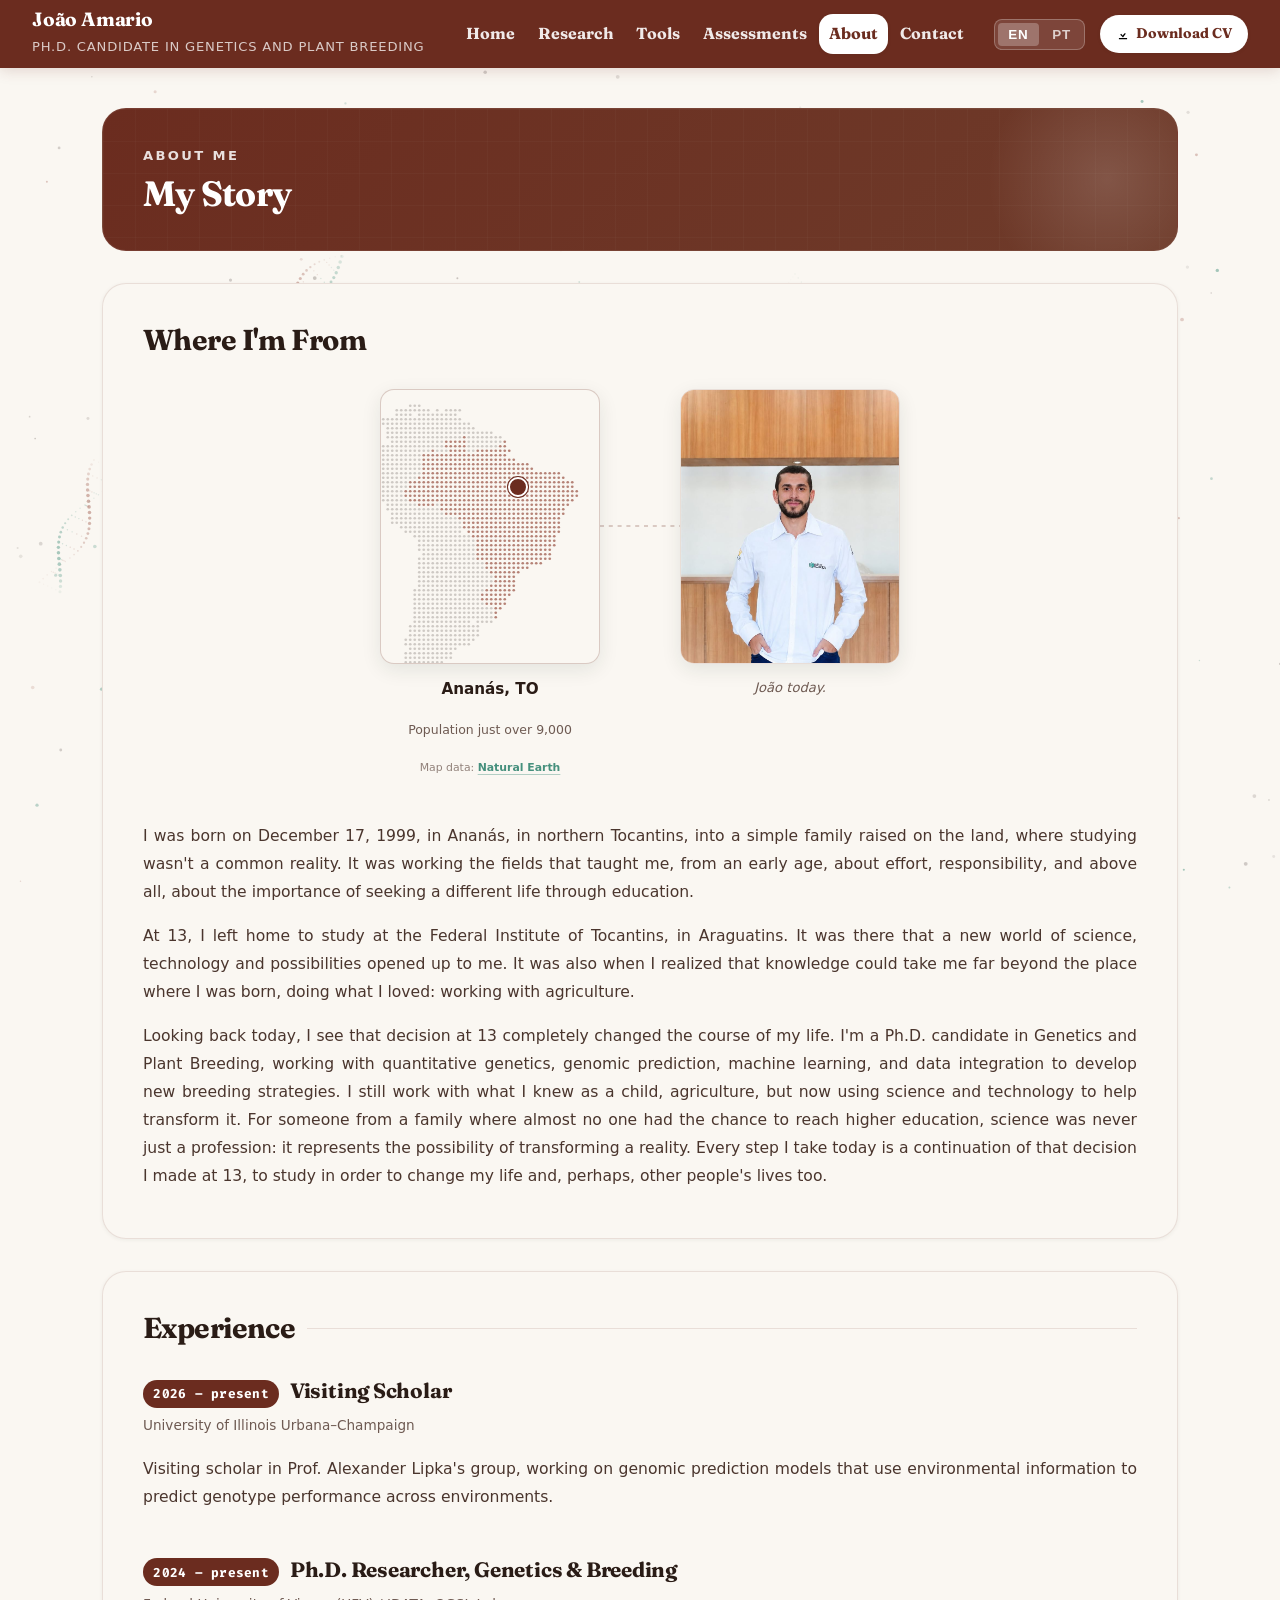
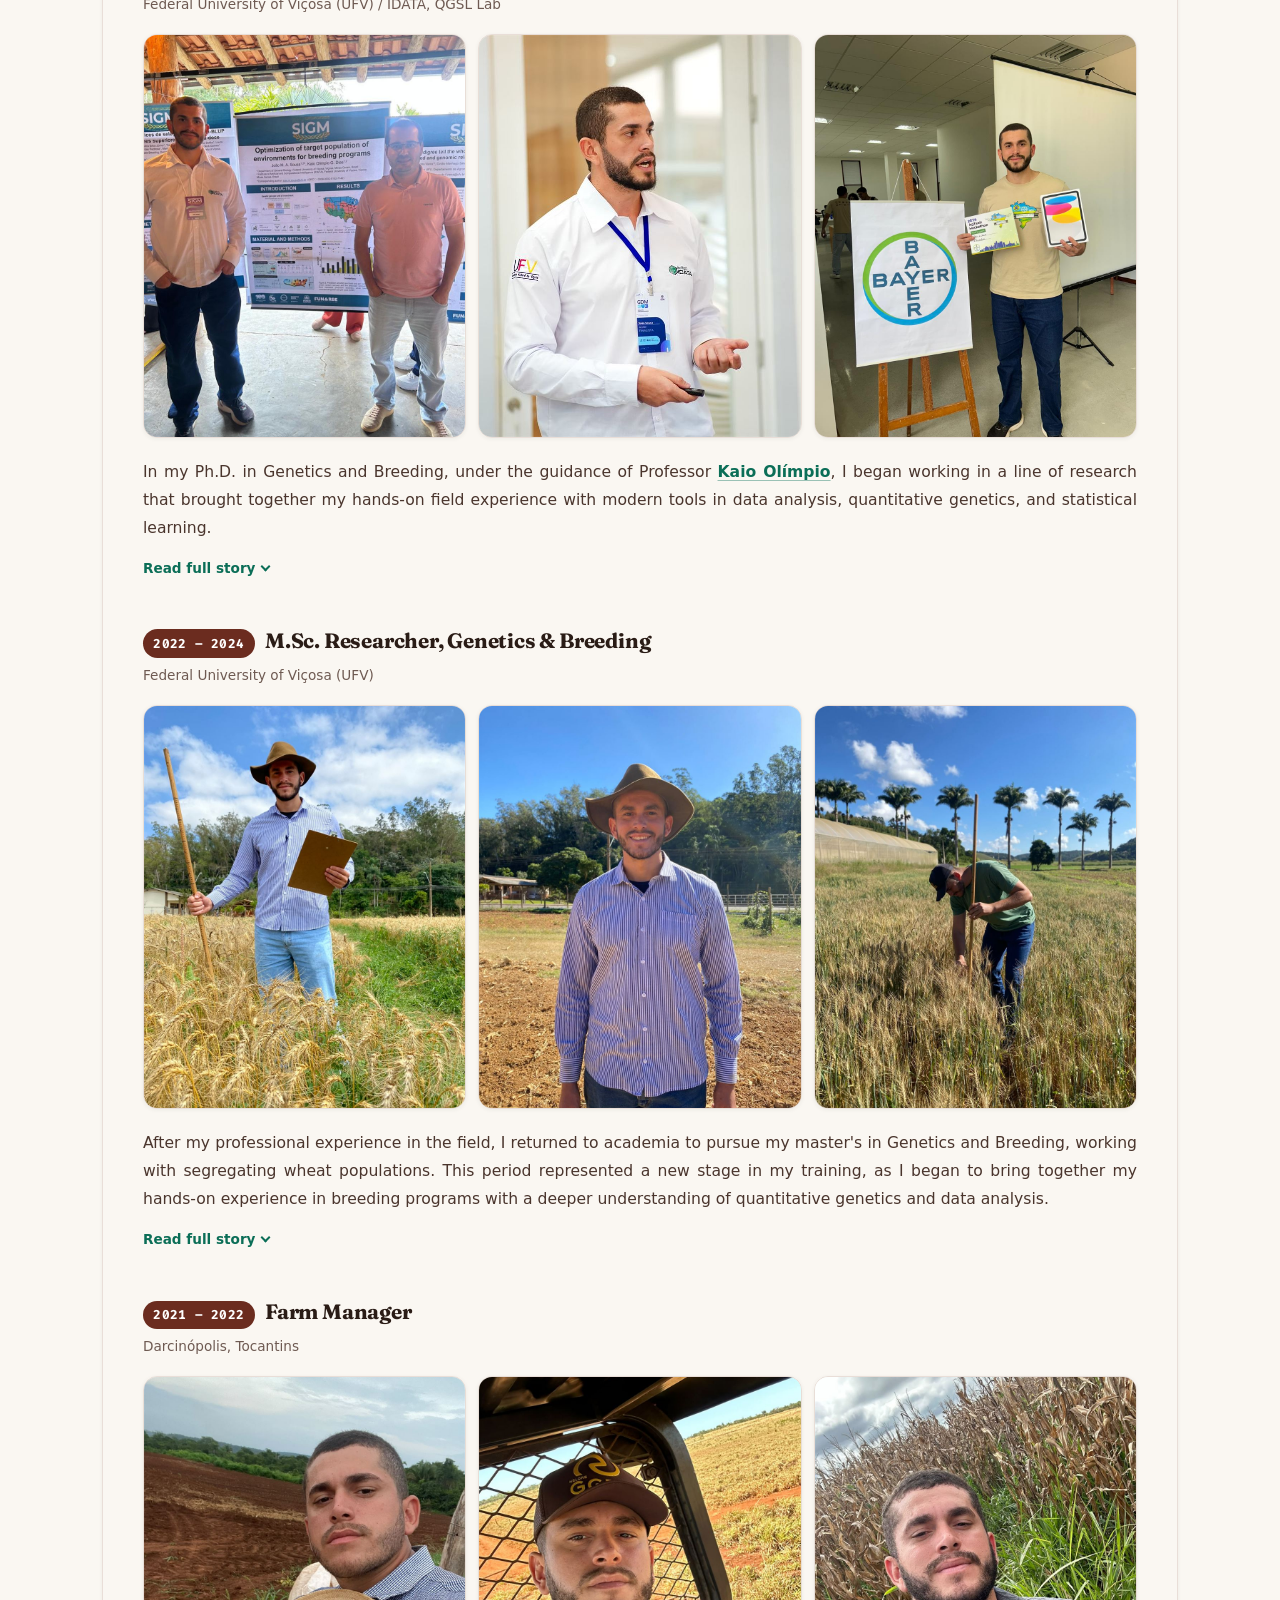
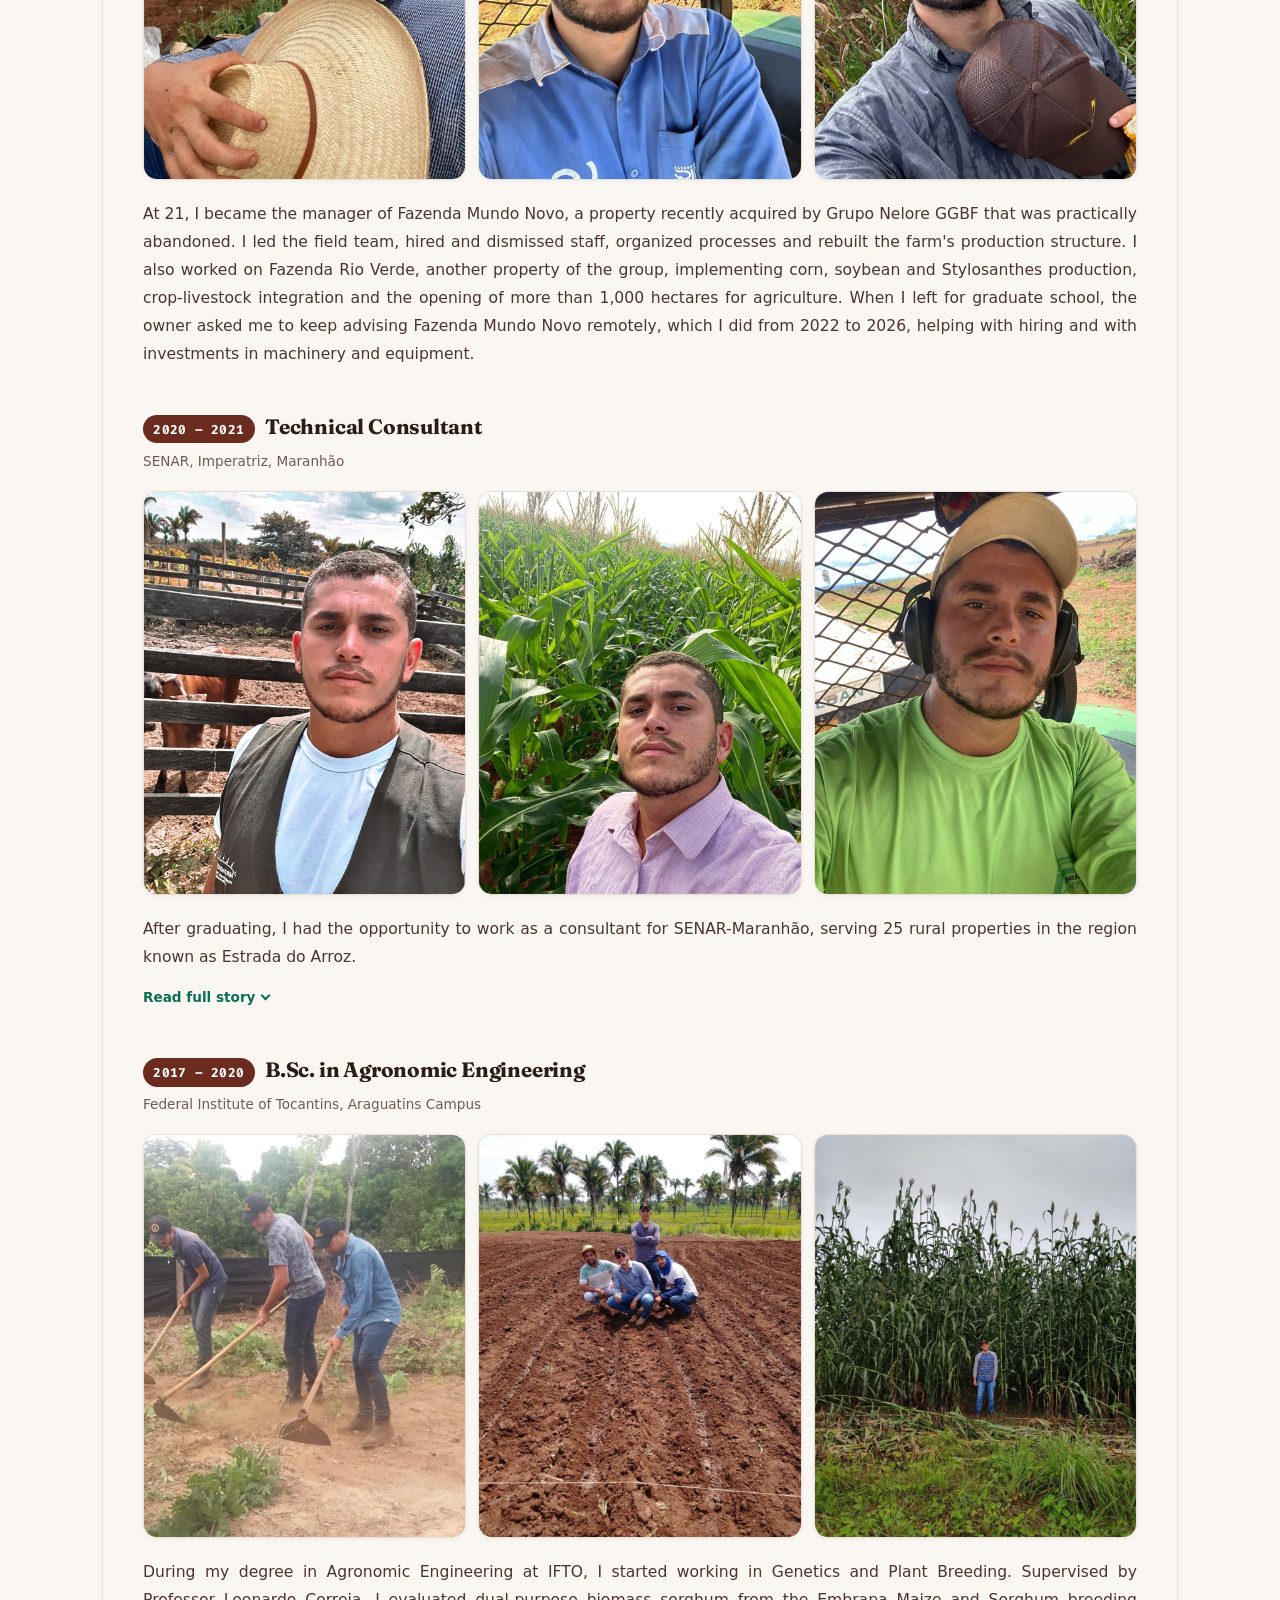
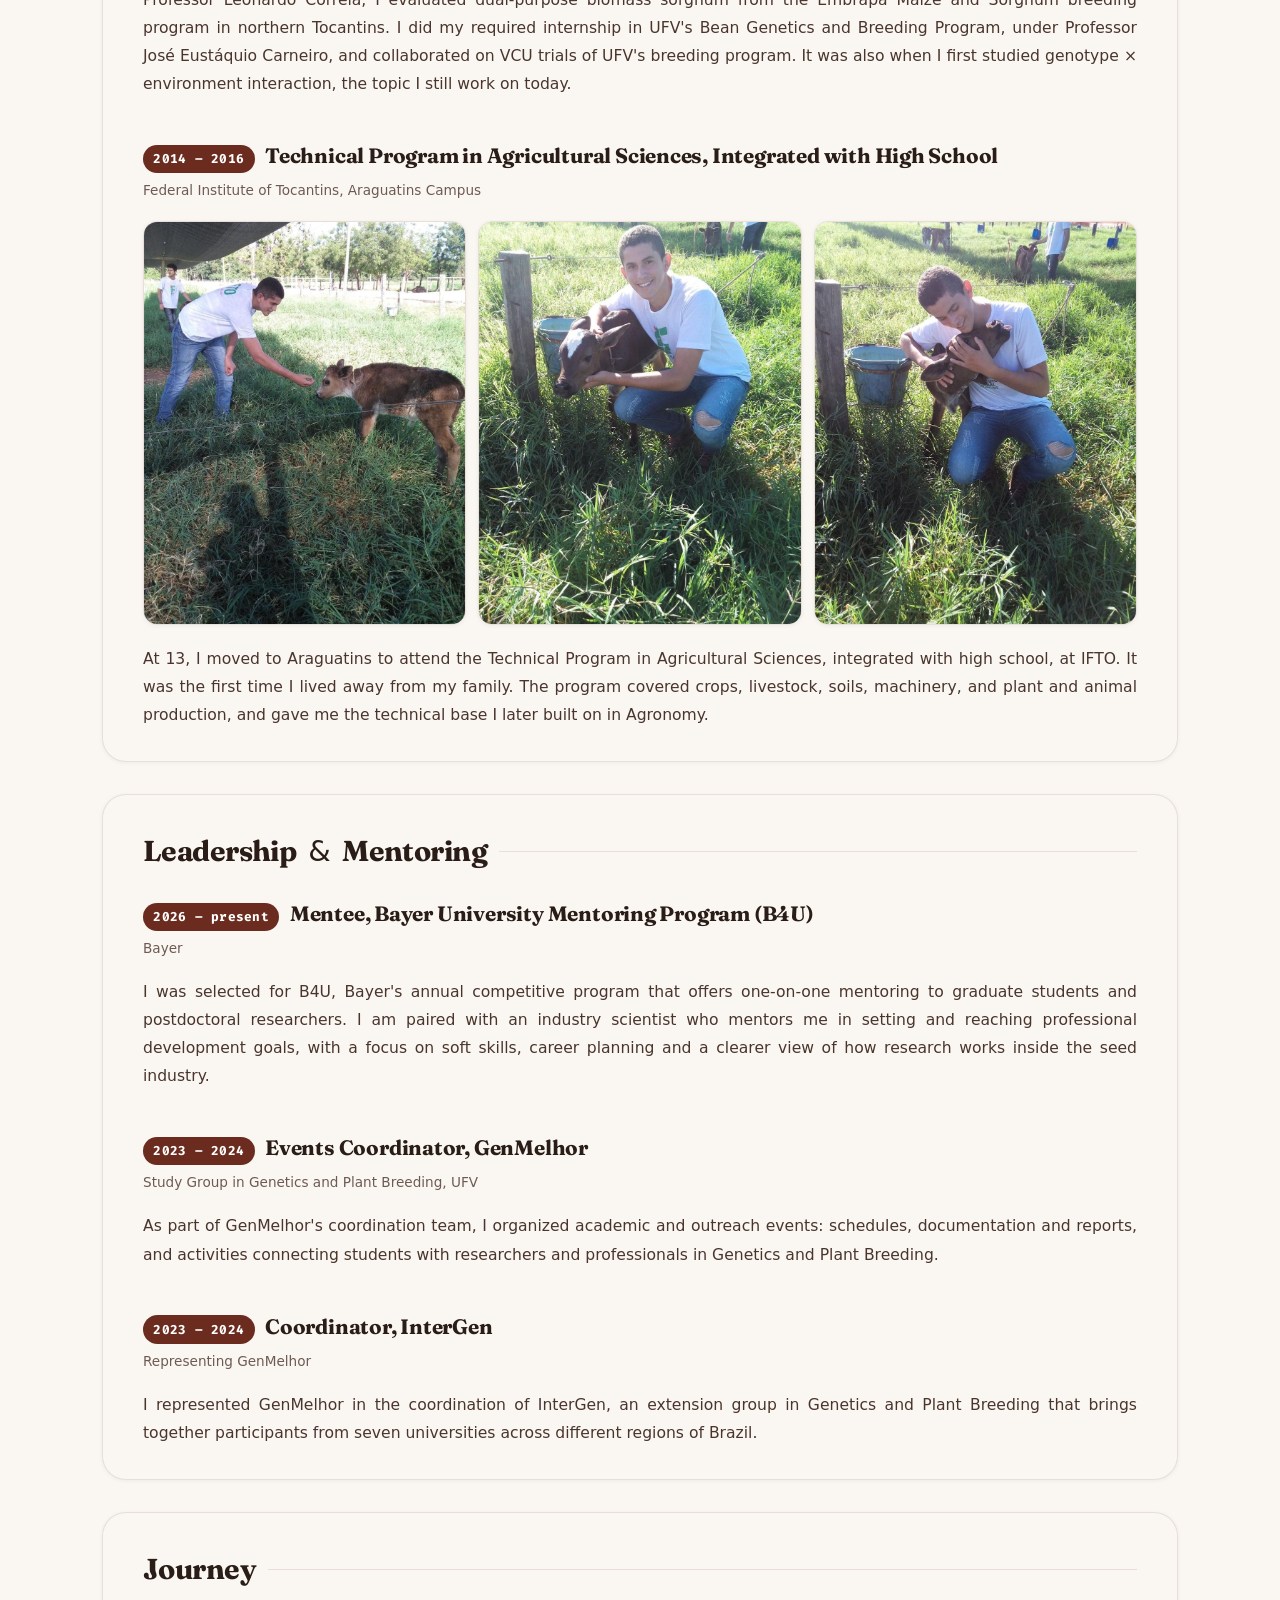
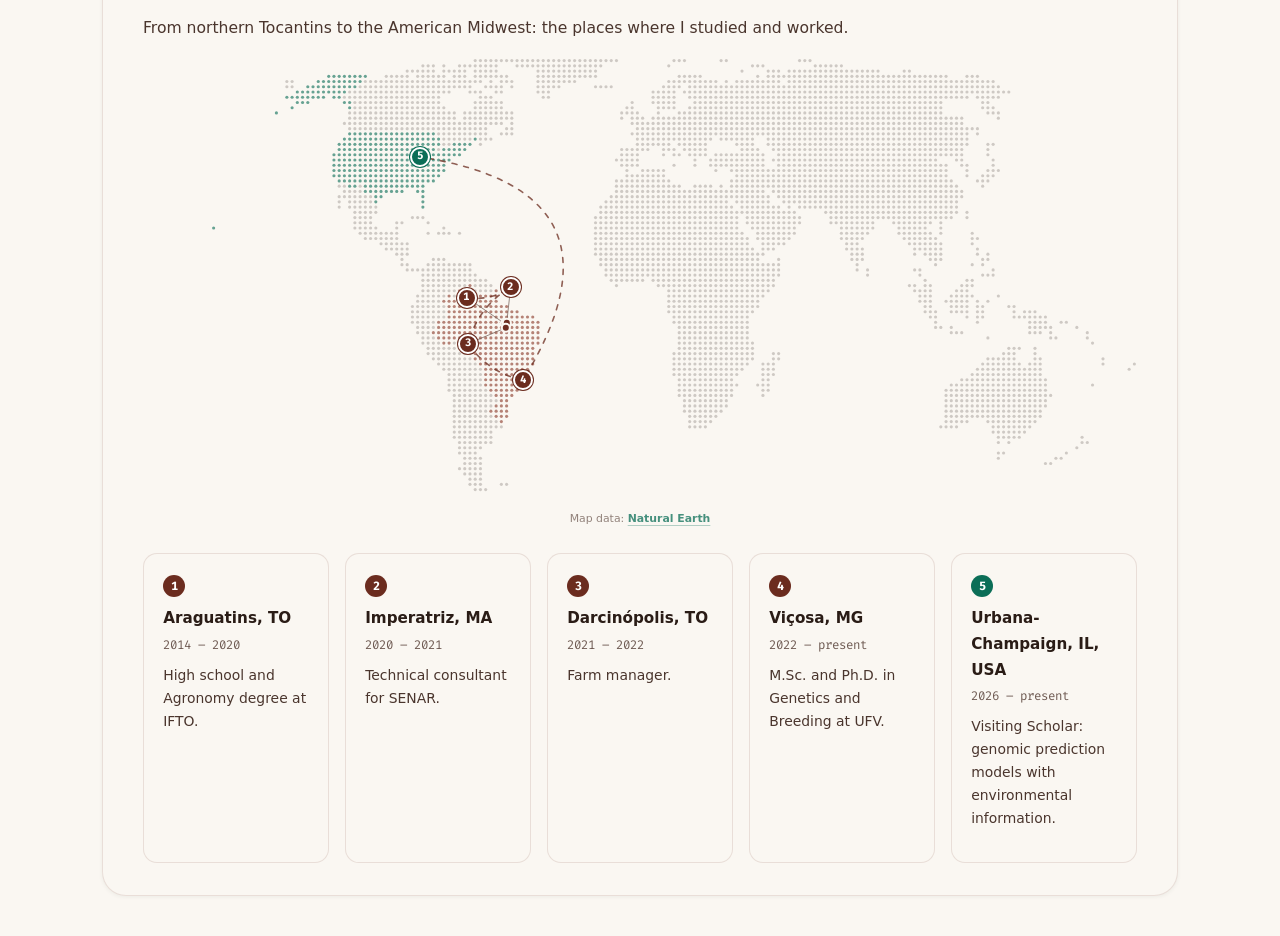
==== commit b3e0d293: "About: remove the sentence about my mother raising the children alone" ====
--- a/about/index.html
+++ b/about/index.html
@@ -115,12 +115,12 @@
     </div>
 
     <div class="lang-en">
-      <p>I was born on December 17, 1999, in Ananás, in northern Tocantins, into a simple family raised on the land. My mother raised me and my six siblings on her own, and in that context, studying wasn't a common reality. It was working the fields that taught me, from an early age, about effort, responsibility, and above all, about the importance of seeking a different life through education.</p>
+      <p>I was born on December 17, 1999, in Ananás, in northern Tocantins, into a simple family raised on the land, where studying wasn't a common reality. It was working the fields that taught me, from an early age, about effort, responsibility, and above all, about the importance of seeking a different life through education.</p>
       <p>At 13, I left home to study at the Federal Institute of Tocantins, in Araguatins. It was there that a new world of science, technology and possibilities opened up to me. It was also when I realized that knowledge could take me far beyond the place where I was born, doing what I loved: working with agriculture.</p>
       <p>Looking back today, I see that decision at 13 completely changed the course of my life. I'm a Ph.D. candidate in Genetics and Plant Breeding, working with quantitative genetics, genomic prediction, machine learning, and data integration to develop new breeding strategies. I still work with what I knew as a child, agriculture, but now using science and technology to help transform it. For someone from a family where almost no one had the chance to reach higher education, science was never just a profession: it represents the possibility of transforming a reality. Every step I take today is a continuation of that decision I made at 13, to study in order to change my life and, perhaps, other people's lives too.</p>
     </div>
     <div class="lang-pt">
-      <p>Nasci em 17 de dezembro de 1999, em Ananás, no norte do Tocantins, em uma família simples, criada na roça. Minha mãe criou sozinha a mim e aos meus seis irmãos, e, naquele contexto, estudar não era uma realidade comum. Foi trabalhando no campo que aprendi desde cedo sobre esforço, responsabilidade e, principalmente, sobre a importância de buscar uma vida diferente por meio da educação.</p>
+      <p>Nasci em 17 de dezembro de 1999, em Ananás, no norte do Tocantins, em uma família simples, criada na roça, onde estudar não era uma realidade comum. Foi trabalhando no campo que aprendi desde cedo sobre esforço, responsabilidade e, principalmente, sobre a importância de buscar uma vida diferente por meio da educação.</p>
       <p>Aos 13 anos, saí de casa para estudar no Instituto Federal do Tocantins, em Araguatins. Foi ali que se abriu para mim um novo mundo de ciência, tecnologia e possibilidades. Foi também quando percebi que o conhecimento poderia me levar muito além do lugar onde nasci, fazendo aquilo que eu gostava: trabalhar com o campo.</p>
       <p>Hoje, olhando para trás, vejo que aquela decisão aos 13 anos mudou completamente a minha trajetória. Sou doutorando em Genética e Melhoramento de Plantas e trabalho com genética quantitativa, predição genômica, aprendizado de máquina e integração de dados para desenvolver novas estratégias de melhoramento. Continuo trabalhando com aquilo que conheci na infância, o campo, mas agora com ciência e tecnologia para ajudar a transformar a agricultura. Para quem vem de uma família onde quase ninguém teve a oportunidade de chegar ao ensino superior, a ciência nunca foi apenas uma profissão: ela representa a possibilidade de transformar uma realidade. Cada passo que dou hoje é uma continuação daquela decisão que tomei aos 13 anos, estudar para mudar a minha vida e, quem sabe, também a de outras pessoas.</p>
     </div>
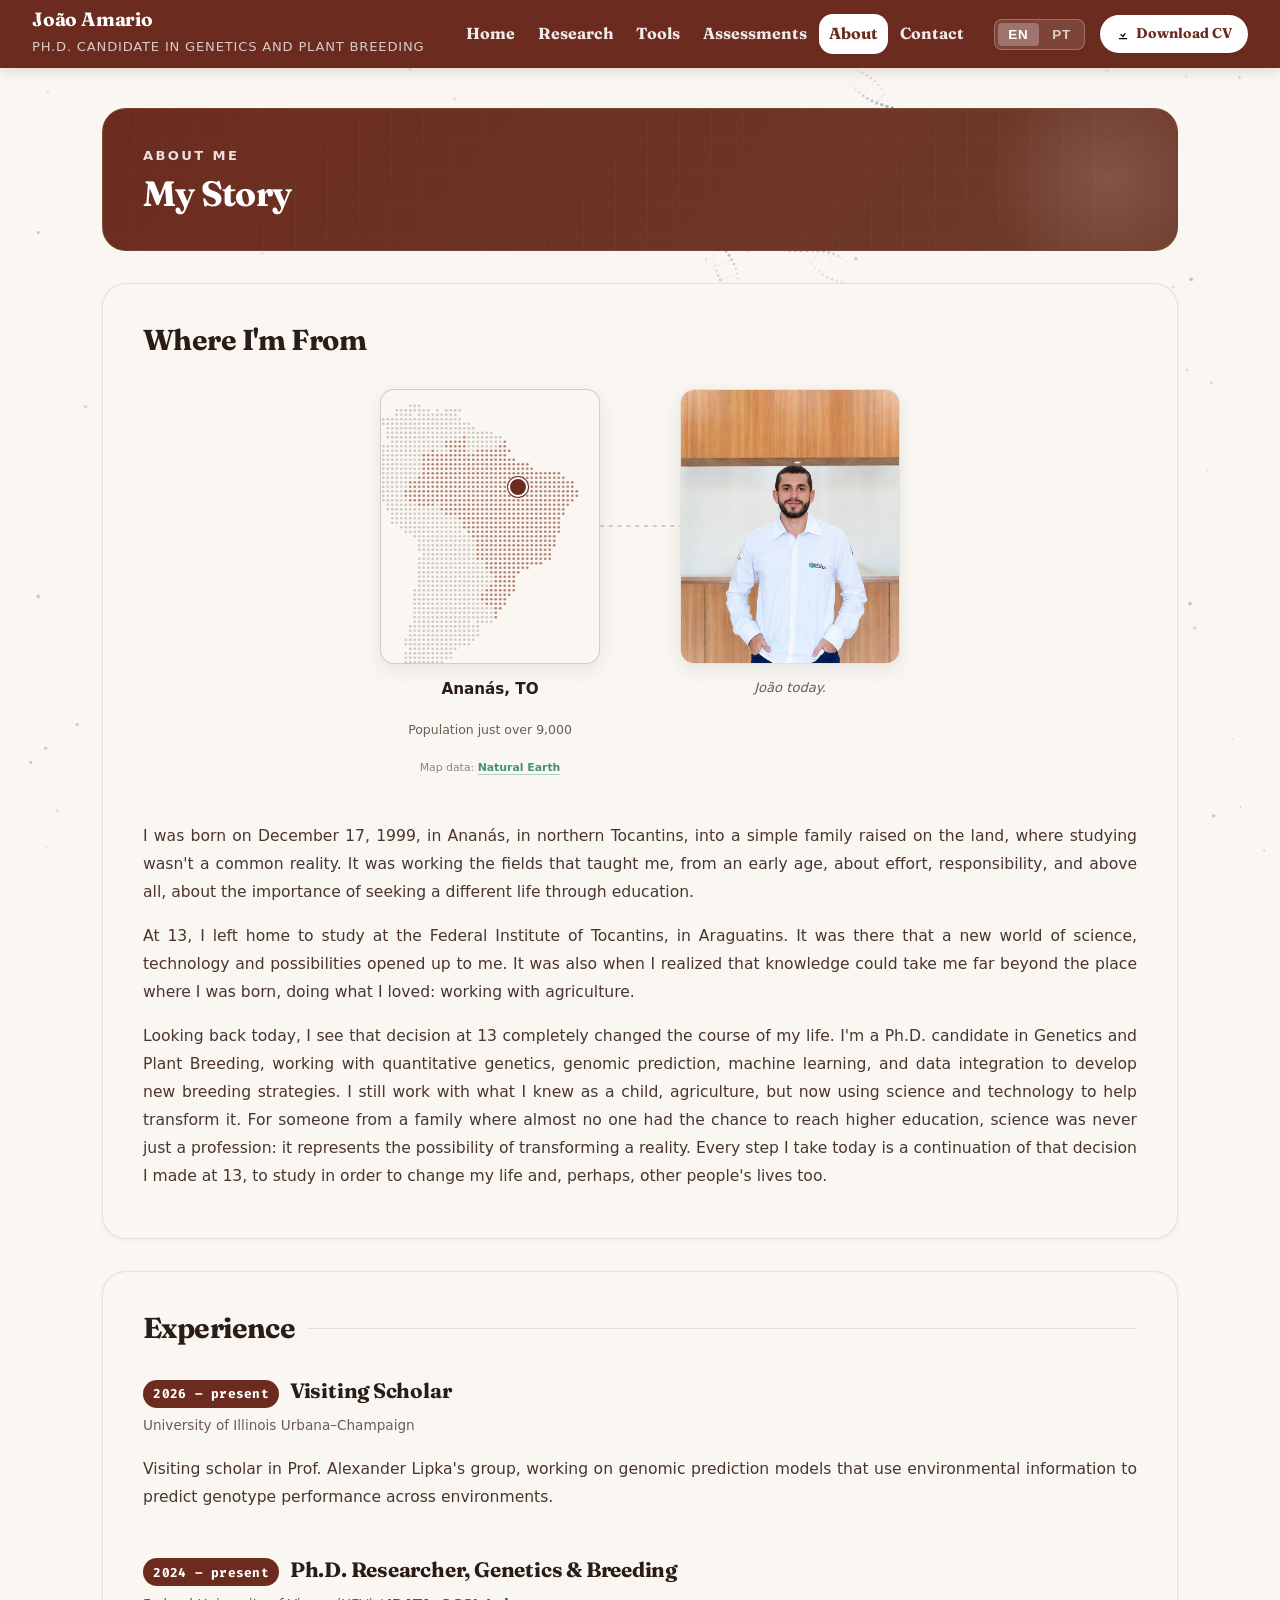
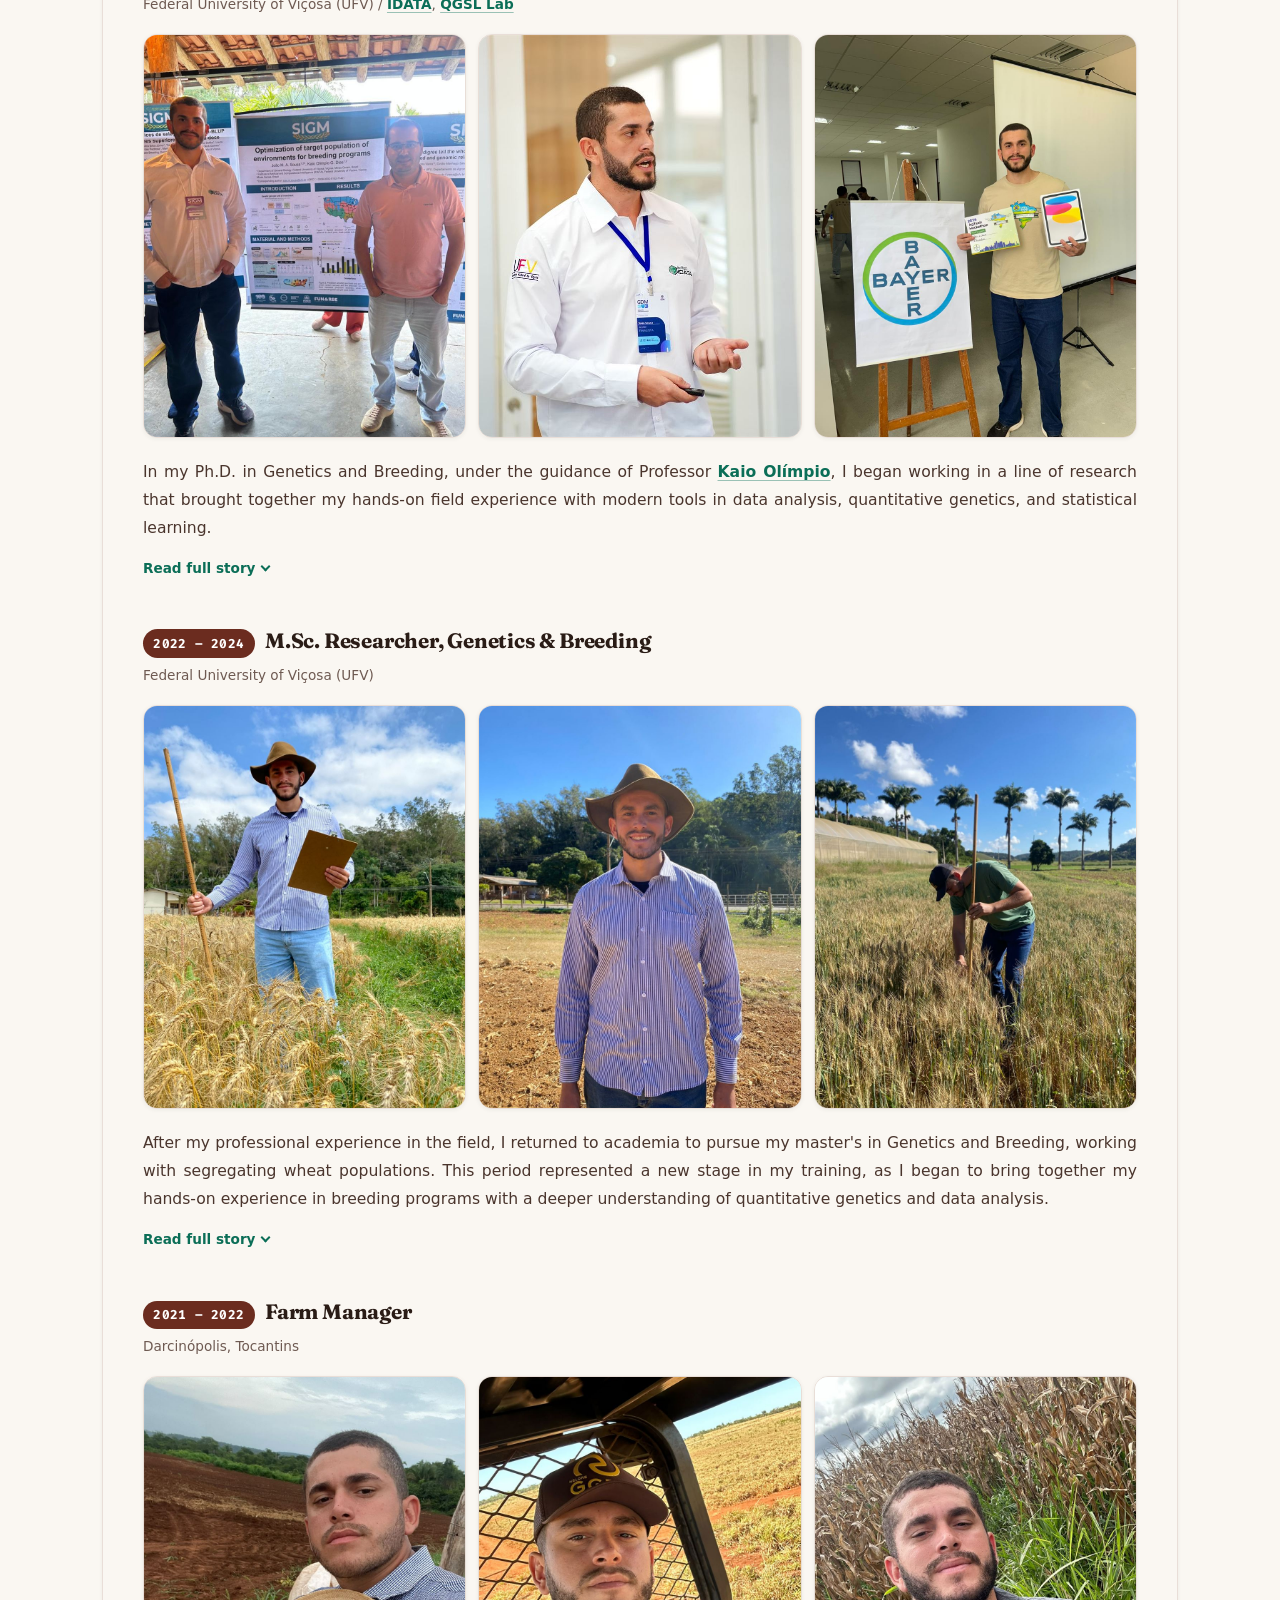
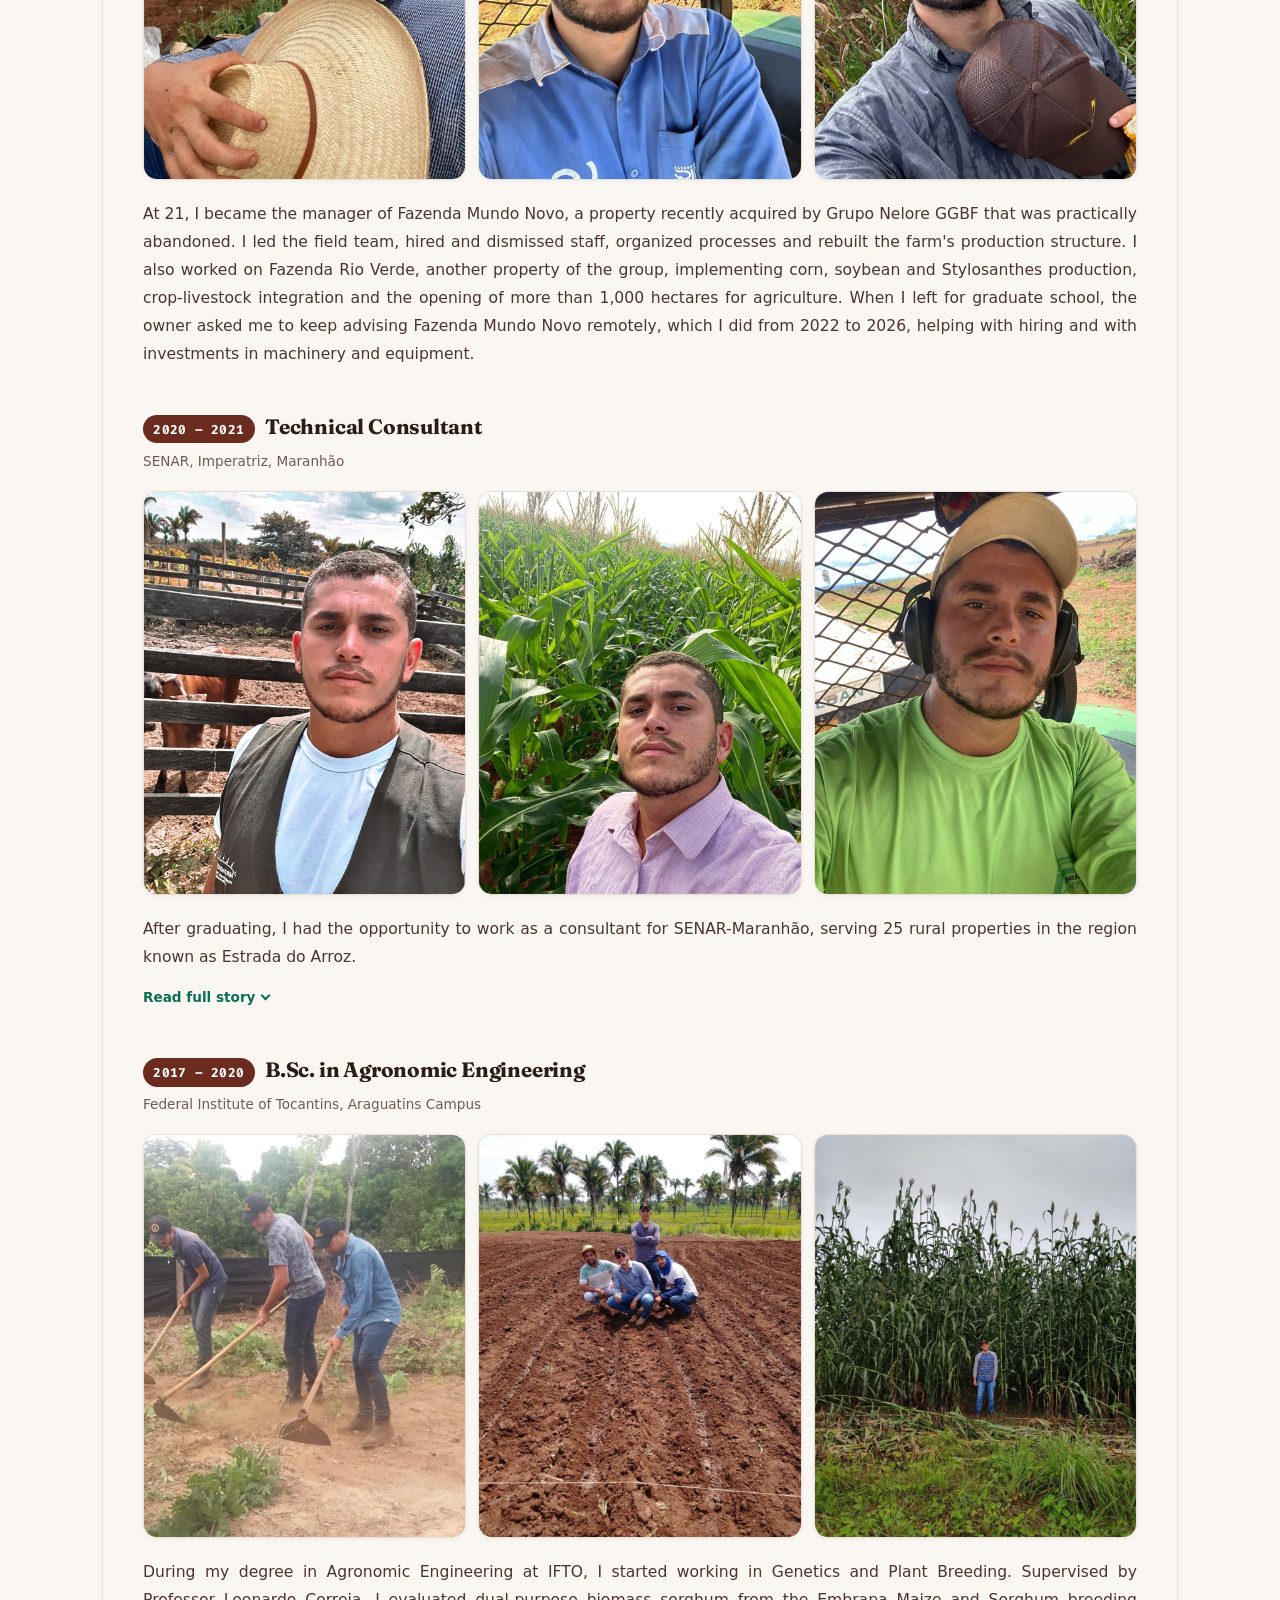
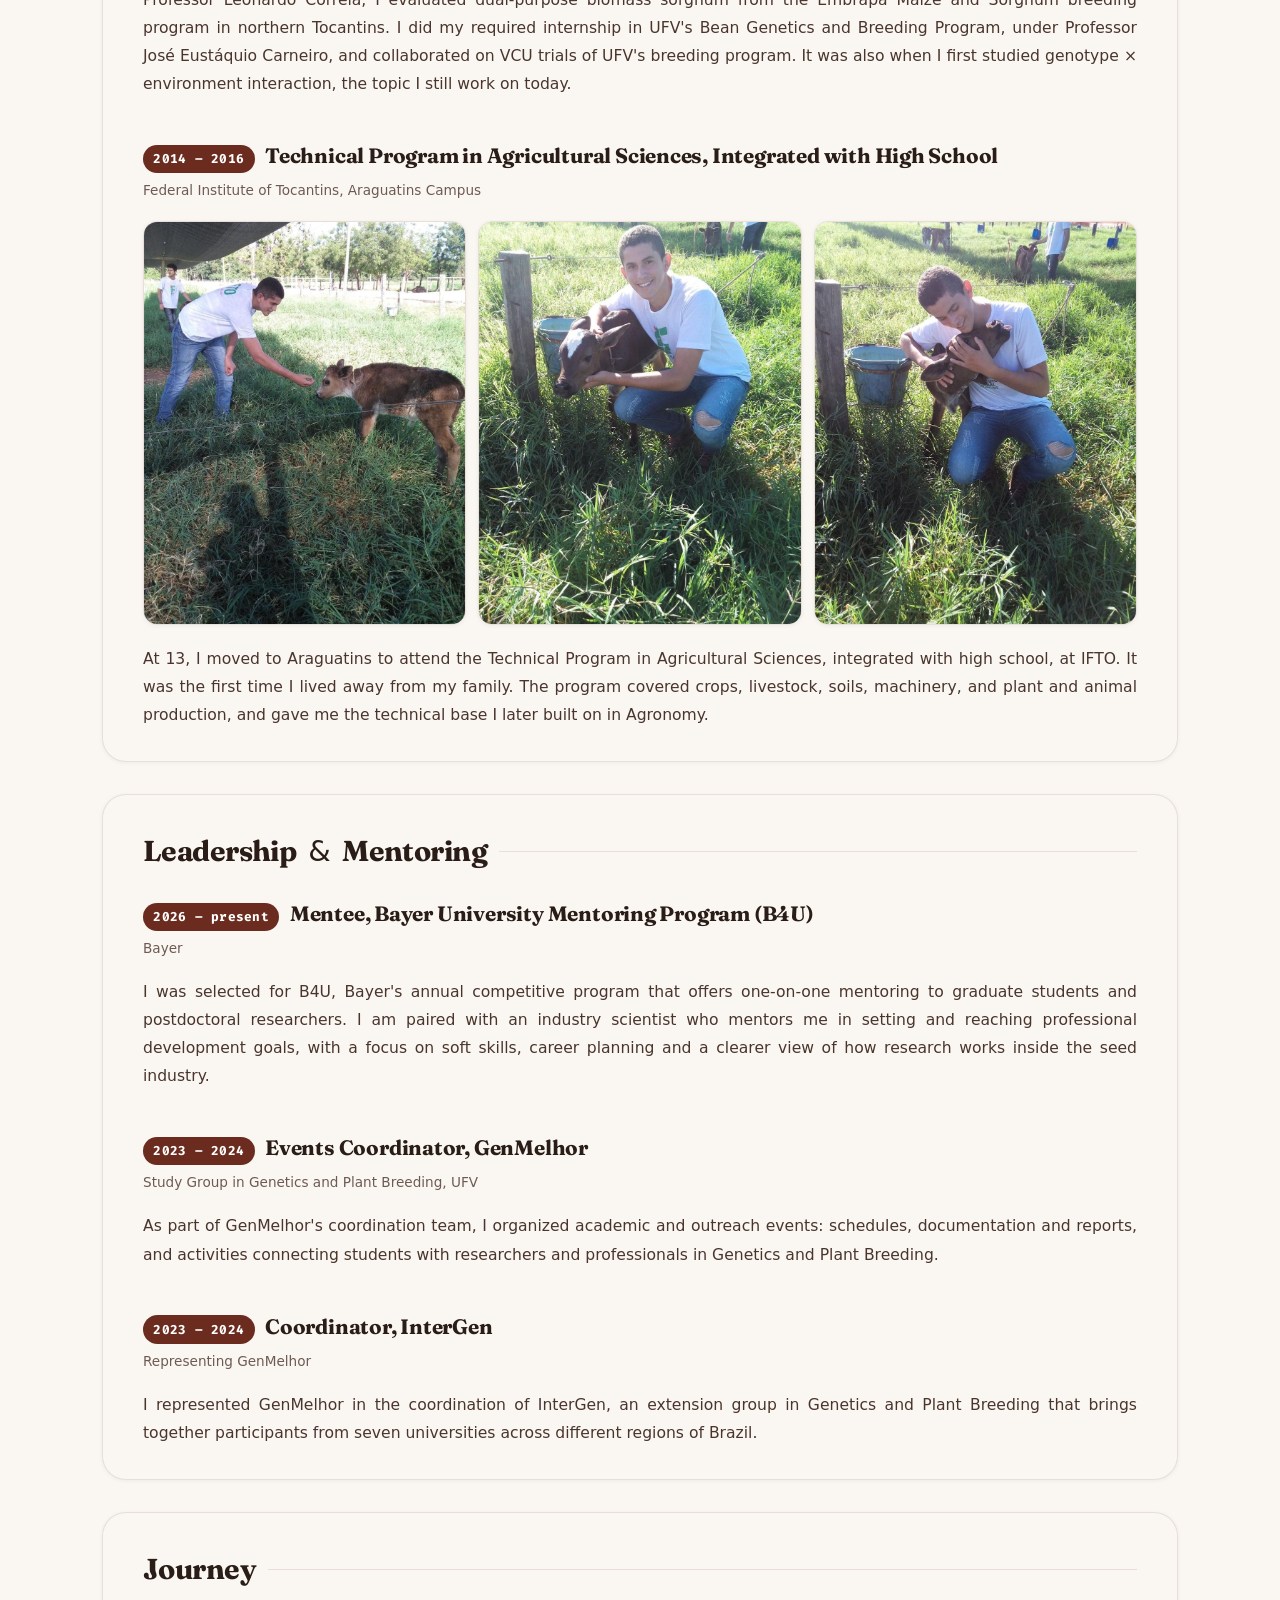
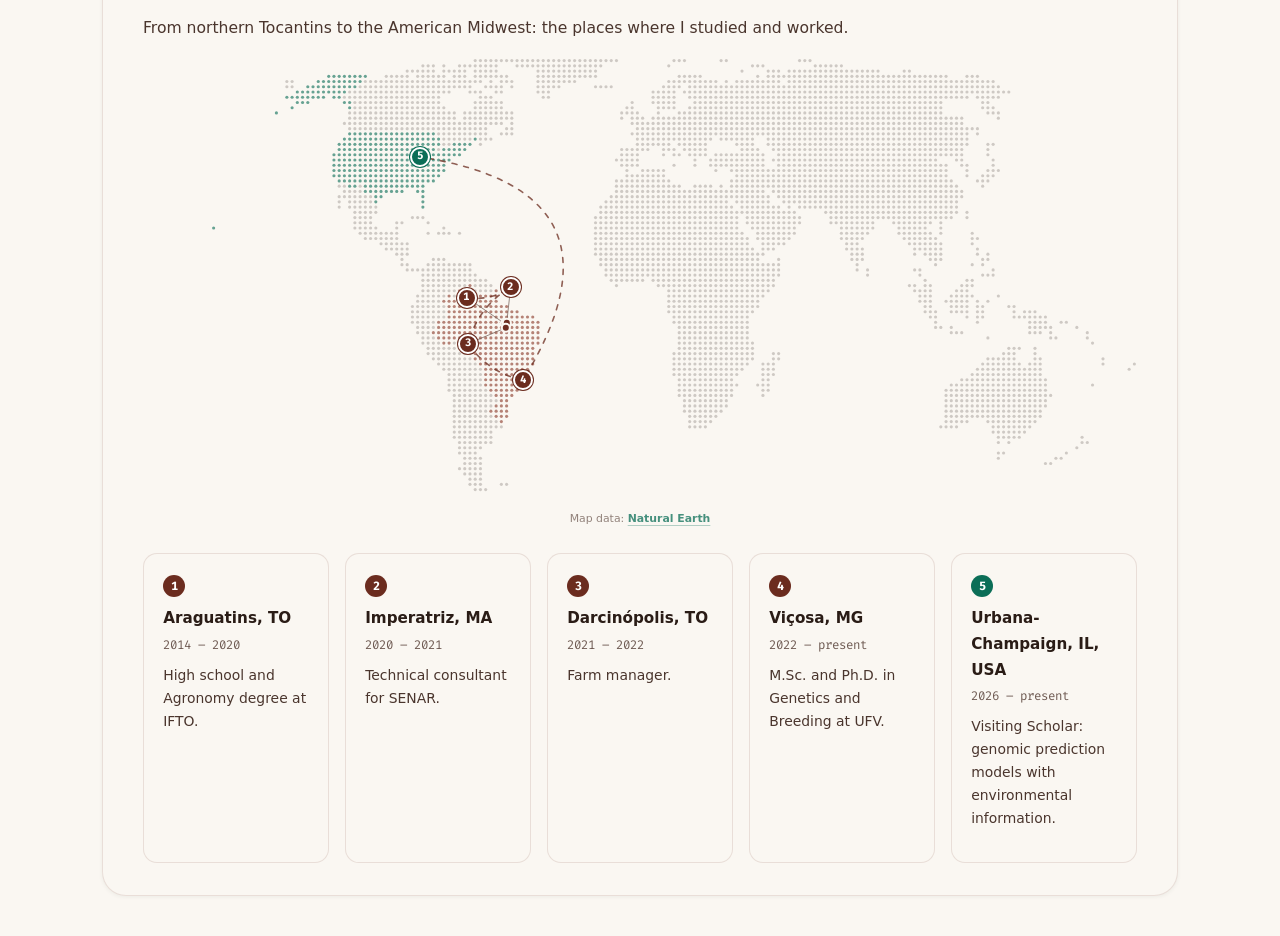
==== commit 376310fd: "Link IDATA mentions to idata.ufv.br; link IDATA and QGSL on the About Ph.D. chapter" ====
--- a/about/index.html
+++ b/about/index.html
@@ -147,7 +147,7 @@
           <span class="story-chapter-year">2024 – present</span>
           <h3 class="story-chapter-title">Ph.D. Researcher, Genetics &amp; Breeding</h3>
         </div>
-        <p class="story-chapter-place">Federal University of Viçosa (UFV) / IDATA, QGSL Lab</p>
+        <p class="story-chapter-place">Federal University of Viçosa (UFV) / <a href="https://idata.ufv.br/" target="_blank" rel="noopener">IDATA</a>, <a href="https://lab-qgsl-ufv.vercel.app/" target="_blank" rel="noopener">QGSL Lab</a></p>
 
         <div class="story-gallery">
           <img src="/assets/doutorado_1.jpeg" alt="João standing with his advisor Kaio Olímpio in front of their research poster at the SIGM conference" loading="lazy">
@@ -378,7 +378,7 @@
           <span class="story-chapter-year">2024 – atual</span>
           <h3 class="story-chapter-title">Doutorando em Genética e Melhoramento</h3>
         </div>
-        <p class="story-chapter-place">Universidade Federal de Viçosa (UFV) / Idata, Laboratório QGSL</p>
+        <p class="story-chapter-place">Universidade Federal de Viçosa (UFV) / <a href="https://idata.ufv.br/" target="_blank" rel="noopener">Idata</a>, <a href="https://lab-qgsl-ufv.vercel.app/" target="_blank" rel="noopener">Laboratório QGSL</a></p>
 
         <div class="story-gallery">
           <img src="/assets/doutorado_1.jpeg" alt="João ao lado do seu orientador Kaio Olímpio em frente ao pôster de pesquisa no congresso SIGM" loading="lazy">
